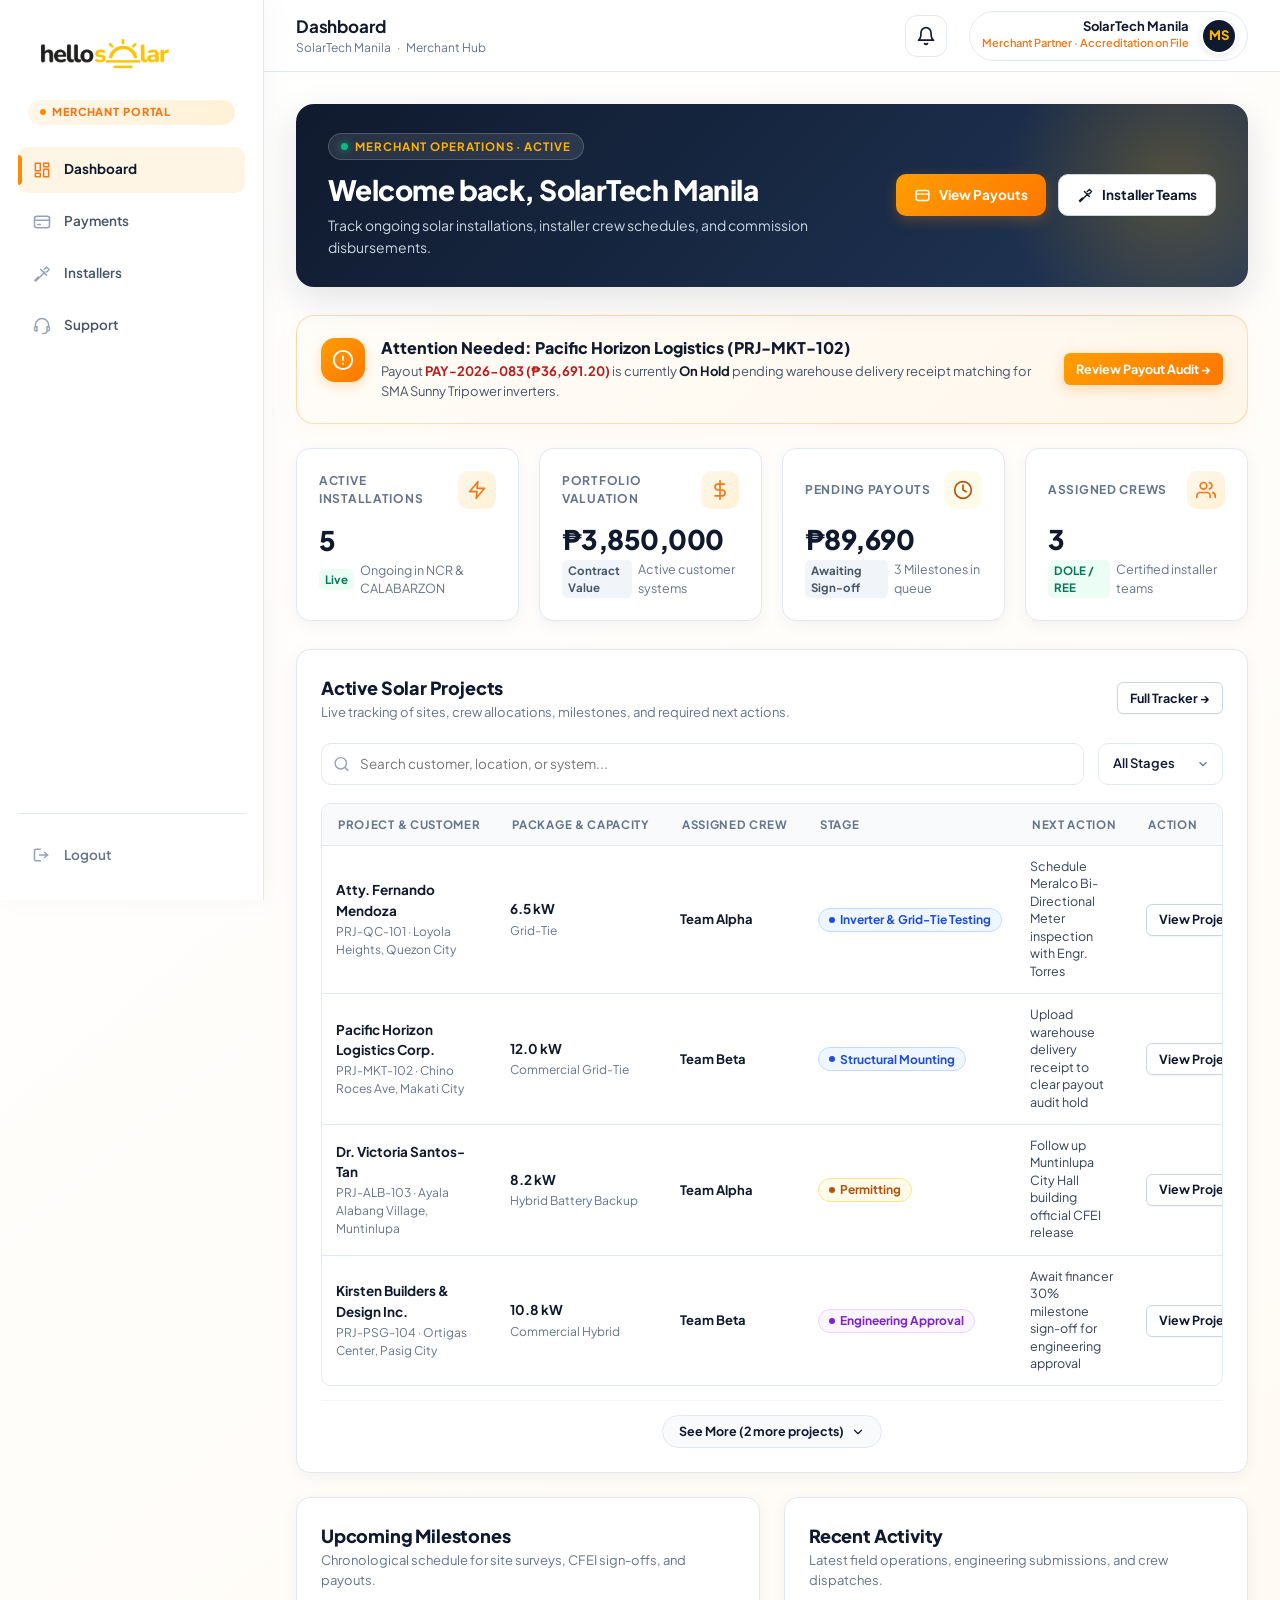
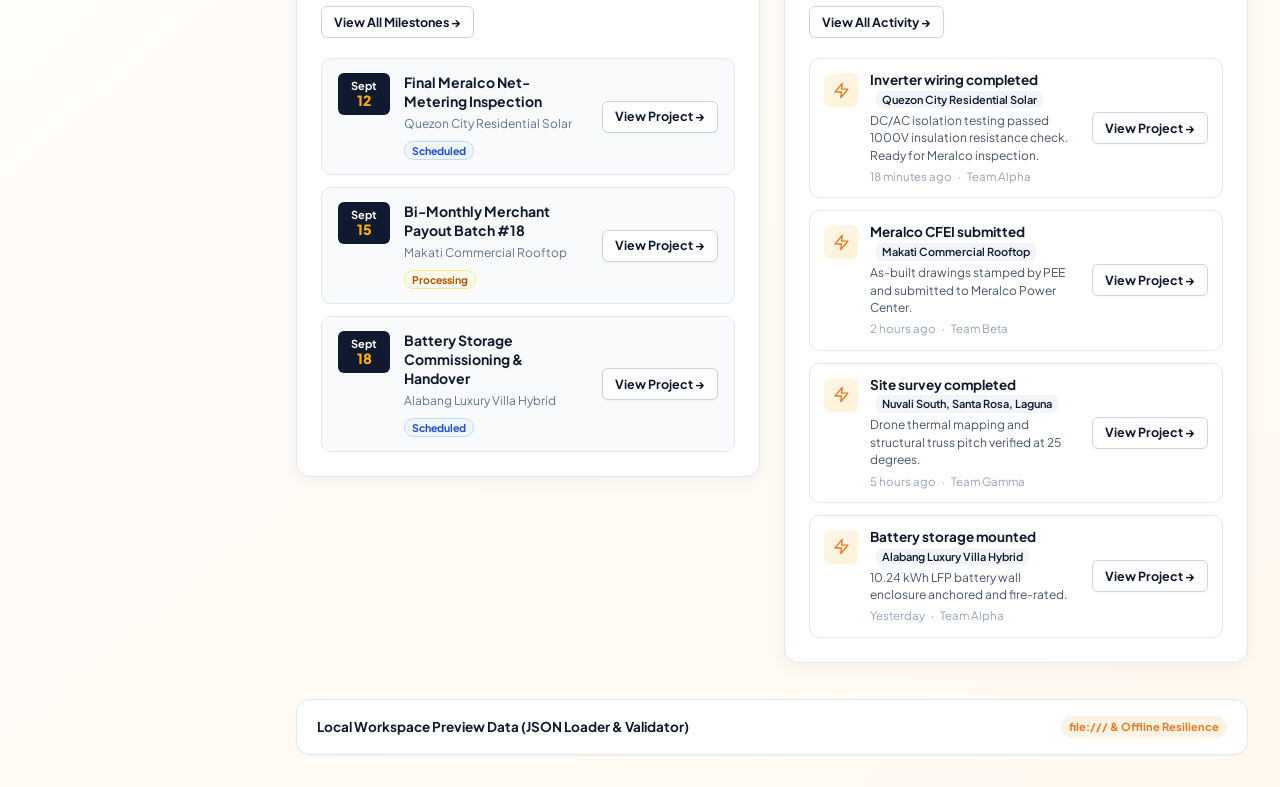
==== dashboard.html @ 2fe61fec "First commit for Merchant" ====
<!DOCTYPE html>
<html lang="en">
<head>
    <meta charset="UTF-8">
    <meta name="viewport" content="width=device-width, initial-scale=1.0">
    <meta name="description" content="Hello Solar Merchant Dashboard — Monitor solar installations, payouts, installer crews, and milestones.">
    <title>Dashboard | Hello Solar Merchant</title>

    <!-- Favicon -->
    <link rel="icon" type="image/png" href="assets/images/logo_tab.png">
    <link rel="apple-touch-icon" href="assets/images/logo_tab.png">

    <!-- Google Fonts -->
    <link rel="preconnect" href="https://fonts.googleapis.com">
    <link rel="preconnect" href="https://fonts.gstatic.com" crossorigin>
    <link href="https://fonts.googleapis.com/css2?family=Plus+Jakarta+Sans:wght@400;500;600;700;800&display=swap" rel="stylesheet">

    <!-- Design System Stylesheet -->
    <link rel="stylesheet" href="assets/css/dashboard.css">
    <link rel="stylesheet" href="assets/css/notifications.css">
</head>
<body data-page="dashboard">
    <div class="app" id="app">
        <!-- Mobile Drawer Backdrop -->
        <div class="backdrop" id="backdrop" aria-hidden="true"></div>

        <!-- Sidebar Navigation -->
        <aside class="sidebar" id="sidebar" aria-label="Merchant navigation"></aside>

        <!-- Main Content Area -->
        <main class="main" id="main" tabindex="-1">
            <!-- Glassmorphism Topbar Header -->
            <header class="topbar">
                <div class="topbar-left">
                    <button class="menu-btn" id="menu-btn" type="button" aria-label="Open navigation" aria-controls="sidebar" aria-expanded="false">
                        <span></span><span></span><span></span>
                    </button>
                    <div>
                        <div class="topbar-title">Dashboard</div>
                        <div class="topbar-subtitle">
                            <span id="topbarMerchantName">SolarTech Manila</span> · <span>Merchant Hub</span>
                        </div>
                    </div>
                </div>

                <div class="topbar-right">
                    <!-- Interactive Merchant Profile Badge -->
                    <div class="profile" id="topbarProfile" title="Click to view and update merchant profile">
                        <!-- Populated dynamically by dashboard.js -->
                    </div>
                </div>
            </header>

            <!-- Page Body Content -->
            <div class="content" id="content">
                <!-- Clean, Compact Welcome Banner -->
                <section class="welcome-banner" aria-labelledby="welcomeHeading">
                    <div class="welcome-banner-content">
                        <span class="welcome-pill">
                            <span class="dot"></span> Merchant Operations · Active
                        </span>
                        <h1 id="welcomeHeading">Welcome back, <span id="bannerMerchantName">SolarTech Manila</span></h1>
                        <p>Track ongoing solar installations, installer crew schedules, and commission disbursements.</p>
                    </div>
                    <div class="welcome-banner-actions">
                        <a href="payments.html" class="btn btn-primary">
                            <svg viewBox="0 0 24 24" fill="none" stroke="currentColor" stroke-width="2" stroke-linecap="round" stroke-linejoin="round">
                                <rect x="3" y="5" width="18" height="14" rx="3"></rect>
                                <line x1="3" y1="10" x2="21" y2="10"></line>
                            </svg>
                            View Payouts
                        </a>
                        <a href="installers.html" class="btn btn-secondary">
                            <svg viewBox="0 0 24 24" fill="none" stroke="currentColor" stroke-width="2" stroke-linecap="round" stroke-linejoin="round">
                                <path d="m14.5 6.5 3-3 3 3-3 3m-2 0-6 6m-2 0-4 4 1 1 4-4m2-10 7 7"></path>
                            </svg>
                            Installer Teams
                        </a>
                    </div>
                </section>

                <!-- Actionable Hero Card: "What Needs My Attention" -->
                <section class="attention-hero-card" id="attentionCard" aria-label="Priority action callout">
                    <div class="attention-hero-left">
                        <div class="attention-hero-icon">
                            <svg viewBox="0 0 24 24" fill="none" stroke="currentColor" stroke-width="2" stroke-linecap="round" stroke-linejoin="round">
                                <circle cx="12" cy="12" r="10"></circle>
                                <line x1="12" y1="8" x2="12" y2="12"></line>
                                <line x1="12" y1="16" x2="12.01" y2="16"></line>
                            </svg>
                        </div>
                        <div>
                            <div class="attention-hero-title">Attention Needed: Pacific Horizon Logistics (PRJ-MKT-102)</div>
                            <div class="attention-hero-desc">
                                Payout <strong style="color:var(--red);">PAY-2026-083 (₱36,691.20)</strong> is currently <strong>On Hold</strong> pending warehouse delivery receipt matching for SMA Sunny Tripower inverters.
                            </div>
                        </div>
                    </div>
                    <div class="attention-hero-actions">
                        <button class="btn btn-primary btn-sm" onclick="openPayoutModal('PAY-2026-083')" type="button">
                            Review Payout Audit →
                        </button>
                    </div>
                </section>

                <!-- 4 Executive KPI Cards (Clearly Defined, Non-Repeating) -->
                <section class="stats-grid" aria-label="Key Performance Indicators">
                    <div class="stat-card">
                        <div class="stat-card-header">
                            <span class="stat-label">Active Installations</span>
                            <div class="stat-icon">
                                <svg viewBox="0 0 24 24" fill="none" stroke="currentColor" stroke-width="2" stroke-linecap="round" stroke-linejoin="round">
                                    <path d="M13 2L3 14h9l-1 8 10-12h-9l1-8z"></path>
                                </svg>
                            </div>
                        </div>
                        <div class="stat-value" id="kpiActiveInstalls">—</div>
                        <div class="stat-desc">
                            <span class="stat-trend positive">Live</span> Ongoing in NCR & CALABARZON
                        </div>
                    </div>

                    <div class="stat-card">
                        <div class="stat-card-header">
                            <span class="stat-label">Portfolio Valuation</span>
                            <div class="stat-icon">
                                <svg viewBox="0 0 24 24" fill="none" stroke="currentColor" stroke-width="2" stroke-linecap="round" stroke-linejoin="round">
                                    <line x1="12" y1="1" x2="12" y2="23"></line>
                                    <path d="M17 5H9.5a3.5 3.5 0 0 0 0 7h5a3.5 3.5 0 0 1 0 7H6"></path>
                                </svg>
                            </div>
                        </div>
                        <div class="stat-value" id="kpiPortfolioValue">—</div>
                        <div class="stat-desc">
                            <span class="stat-trend neutral">Contract Value</span> Active customer systems
                        </div>
                    </div>

                    <div class="stat-card">
                        <div class="stat-card-header">
                            <span class="stat-label">Pending Payouts</span>
                            <div class="stat-icon" style="background:var(--amber-bg);color:var(--amber);">
                                <svg viewBox="0 0 24 24" fill="none" stroke="currentColor" stroke-width="2" stroke-linecap="round" stroke-linejoin="round">
                                    <circle cx="12" cy="12" r="10"></circle>
                                    <polyline points="12 6 12 12 16 14"></polyline>
                                </svg>
                            </div>
                        </div>
                        <div class="stat-value" id="kpiPendingPayouts">—</div>
                        <div class="stat-desc">
                            <span class="stat-trend neutral">Awaiting Sign-off</span> 3 Milestones in queue
                        </div>
                    </div>

                    <div class="stat-card">
                        <div class="stat-card-header">
                            <span class="stat-label">Assigned Crews</span>
                            <div class="stat-icon">
                                <svg viewBox="0 0 24 24" fill="none" stroke="currentColor" stroke-width="2" stroke-linecap="round" stroke-linejoin="round">
                                    <path d="M17 21v-2a4 4 0 0 0-4-4H5a4 4 0 0 0-4 4v2"></path>
                                    <circle cx="9" cy="7" r="4"></circle>
                                    <path d="M23 21v-2a4 4 0 0 0-3-3.87"></path>
                                    <path d="M16 3.13a4 4 0 0 1 0 7.75"></path>
                                </svg>
                            </div>
                        </div>
                        <div class="stat-value" id="kpiActiveCrews">—</div>
                        <div class="stat-desc">
                            <span class="stat-trend positive">DOLE / REE</span> Certified installer teams
                        </div>
                    </div>
                </section>

                <!-- Active Solar Projects (Full-Width Row) -->
                <section class="panel-card" aria-labelledby="projectsQueueHeading">
                    <div class="panel-header">
                        <div class="panel-title-group">
                            <h2 id="projectsQueueHeading">Active Solar Projects</h2>
                            <p>Live tracking of sites, crew allocations, milestones, and required next actions.</p>
                        </div>
                        <div class="panel-actions">
                            <a href="installers.html" class="btn btn-secondary btn-sm">Full Tracker →</a>
                        </div>
                    </div>

                    <!-- Real-time Filter & Search Toolbar -->
                    <div class="filter-bar">
                        <div class="search-box">
                            <svg class="search-icon" viewBox="0 0 24 24" fill="none" stroke="currentColor" stroke-width="2" stroke-linecap="round" stroke-linejoin="round">
                                <circle cx="11" cy="11" r="8"></circle>
                                <line x1="21" y1="21" x2="16.65" y2="16.65"></line>
                            </svg>
                            <input type="search" id="projectSearch" placeholder="Search customer, location, or system..." aria-label="Search projects">
                        </div>

                        <div class="filter-controls">
                            <label for="projectStageFilter" class="sr-only" style="display:none;">Filter by Stage</label>
                            <select class="filter-select" id="projectStageFilter" aria-label="Filter projects by stage">
                                <option value="All">All Stages</option>
                                <option value="In Progress">In Progress</option>
                                <option value="Site Survey">Site Survey</option>
                                <option value="Engineering Approval">Engineering</option>
                                <option value="Permitting">Permitting</option>
                                <option value="Structural Mounting">Mounting</option>
                                <option value="Inverter & Grid-Tie Testing">Grid Testing</option>
                                <option value="Completed">Completed</option>
                            </select>
                        </div>
                    </div>

                    <!-- Projects Data Table -->
                    <div class="table-container">
                        <table aria-label="Solar Projects List">
                            <thead>
                                <tr>
                                    <th>Project & Customer</th>
                                    <th>Package & Capacity</th>
                                    <th>Assigned Crew</th>
                                    <th>Stage</th>
                                    <th>Next Action</th>
                                    <th>Action</th>
                                </tr>
                            </thead>
                            <tbody id="projectsTableBody">
                                <!-- Populated dynamically from merchant.json -->
                            </tbody>
                        </table>
                    </div>

                    <!-- See More / See Less Toggle for Projects Table -->
                    <div class="panel-card-footer" id="projectsSeeMoreWrap" style="display:none;margin-top:14px;">
                        <button class="btn-toggle-expand" id="projectsToggleBtn" type="button" aria-expanded="false">
                            <span id="projectsToggleText">See More</span>
                            <svg class="toggle-icon" viewBox="0 0 24 24" fill="none" stroke="currentColor" stroke-width="2" stroke-linecap="round" stroke-linejoin="round">
                                <polyline points="6 9 12 15 18 9"></polyline>
                            </svg>
                        </button>
                    </div>
                </section>

                <!-- Balanced Supporting Grid (2 Columns: Milestones & Recent Activity) -->
                <div class="dashboard-supporting-grid">
                    <!-- Column 1: Upcoming Milestones -->
                    <section class="panel-card" aria-labelledby="milestonesHeading">
                        <div class="panel-header">
                            <div class="panel-title-group">
                                <h3 id="milestonesHeading">Upcoming Milestones</h3>
                                <p>Chronological schedule for site surveys, CFEI sign-offs, and payouts.</p>
                            </div>
                            <div class="panel-actions">
                                <button class="btn btn-secondary btn-sm" id="viewAllMilestonesBtn" type="button">View All Milestones →</button>
                            </div>
                        </div>
                        <div class="milestones-list" id="milestonesList">
                            <!-- Populated dynamically from merchant.json -->
                        </div>
                    </section>

                    <!-- Column 2: Recent Activity -->
                    <section class="panel-card" aria-labelledby="activityHeading">
                        <div class="panel-header">
                            <div class="panel-title-group">
                                <h3 id="activityHeading">Recent Activity</h3>
                                <p>Latest field operations, engineering submissions, and crew dispatches.</p>
                            </div>
                            <div class="panel-actions">
                                <button class="btn btn-secondary btn-sm" id="viewAllActivityBtn" type="button">View All Activity →</button>
                            </div>
                        </div>
                        <div class="activity-feed" id="activityFeed">
                            <!-- Populated dynamically from merchant.json -->
                        </div>
                    </section>
                </div>

                <!-- Local Workspace Preview Data (JSON Loader & Validator) -->
                <details class="preview-data-accordion" id="previewDataAccordion">
                    <summary class="preview-data-summary">
                        <span>Local Workspace Preview Data (JSON Loader & Validator)</span>
                        <span class="preview-data-badge">file:/// & Offline Resilience</span>
                    </summary>
                    <div class="preview-data-content">
                        <p style="color:var(--gray-600);font-size:12.5px;margin-bottom:10px;">
                            When opening this portal via <code>file:///</code>, browsers restrict automated <code>fetch()</code> requests. Inspect, upload, or paste your <code>assets/data/merchant.json</code> below to update live records, run schema validation, and test edge cases.
                        </p>
                        <div style="display:flex;gap:10px;align-items:center;flex-wrap:wrap;margin-bottom:10px;">
                            <label class="btn btn-secondary btn-sm" style="cursor:pointer;">
                                Choose JSON File
                                <input type="file" id="previewFileInput" accept=".json" style="display:none;">
                            </label>
                            <button class="btn btn-secondary btn-sm" id="loadCurrentJsonBtn" type="button">Load Current Data to Textbox</button>
                            <button class="btn btn-primary btn-sm" id="applyPreviewJsonBtn" type="button">Apply & Validate JSON</button>
                            <button class="btn btn-secondary btn-sm" id="resetPreviewJsonBtn" type="button" style="color:var(--red);">Reset to Default Dataset</button>
                        </div>
                        <textarea class="preview-data-textarea" id="previewJsonTextarea" placeholder="Paste merchant.json content here to validate and apply..."></textarea>
                        <div class="preview-data-status" id="previewStatus"></div>
                    </div>
                </details>
            </div>
        </main>
    </div>

    <!-- Mobile Bottom Navigation Bar (Screens <= 768px) -->
    <nav class="mobile-bottom-nav" aria-label="Mobile Navigation">
        <a href="dashboard.html" class="mobile-bottom-nav-item active" aria-current="page">
            <svg viewBox="0 0 24 24" fill="none" stroke="currentColor" stroke-width="1.8" stroke-linejoin="round"><path d="M4 13h6V4H4v9Zm0 7h6v-4H4v4Zm10 0h6v-9h-6v9Zm0-16v4h6V4h-6Z"/></svg>
            <span>Dashboard</span>
        </a>
        <a href="payments.html" class="mobile-bottom-nav-item">
            <svg viewBox="0 0 24 24" fill="none" stroke="currentColor" stroke-width="1.8"><rect x="3" y="5" width="18" height="14" rx="3"/><path d="M3 10h18M7 15h3" stroke-linecap="round"/></svg>
            <span>Payments</span>
        </a>
        <a href="installers.html" class="mobile-bottom-nav-item">
            <svg viewBox="0 0 24 24" fill="none" stroke="currentColor" stroke-width="1.8" stroke-linecap="round" stroke-linejoin="round"><path d="m14.5 6.5 3-3 3 3-3 3m-2 0-6 6m-2 0-4 4 1 1 4-4m2-10 7 7"/></svg>
            <span>Installers</span>
        </a>
        <a href="support.html" class="mobile-bottom-nav-item">
            <svg viewBox="0 0 24 24" fill="none" stroke="currentColor" stroke-width="1.8" stroke-linecap="round" stroke-linejoin="round"><path d="M4 13v-2a8 8 0 0 1 16 0v2M6 18H5a2 2 0 0 1-2-2v-1a2 2 0 0 1 2-2h1v5Zm12 0h1a2 2 0 0 0 2-2v-1a2 2 0 0 0-2-2h-1v5Zm0 0c0 2-2 3-5 3"/></svg>
            <span>Support</span>
        </a>
    </nav>

    <!-- All Milestones Modal Dialog -->
    <div class="modal-backdrop" id="allMilestonesModal" role="dialog" aria-modal="true" aria-labelledby="allMilestonesModalTitle">
        <div class="modal-dialog" style="max-width: 720px;">
            <div class="modal-header">
                <div>
                    <h2 id="allMilestonesModalTitle">All Scheduled Milestones</h2>
                    <p style="font-size:12.5px;color:var(--gray-500);margin-top:2px;">Complete chronological timeline of project milestones and payout clearances.</p>
                </div>
                <button class="modal-close" id="closeMilestonesModalBtn" type="button" aria-label="Close dialog">✕</button>
            </div>
            <div class="modal-body">
                <div class="milestones-list" id="allMilestonesList">
                    <!-- Populated dynamically -->
                </div>
            </div>
            <div class="modal-footer">
                <button class="btn btn-secondary btn-sm" id="closeMilestonesModalFooterBtn" type="button">Close</button>
            </div>
        </div>
    </div>

    <!-- All Activity Modal Dialog -->
    <div class="modal-backdrop" id="allActivityModal" role="dialog" aria-modal="true" aria-labelledby="allActivityModalTitle">
        <div class="modal-dialog" style="max-width: 720px;">
            <div class="modal-header">
                <div>
                    <h2 id="allActivityModalTitle">Operational Activity History</h2>
                    <p style="font-size:12.5px;color:var(--gray-500);margin-top:2px;">Complete audit trail of engineering inspections, permits, and crew actions.</p>
                </div>
                <button class="modal-close" id="closeActivityModalBtn" type="button" aria-label="Close dialog">✕</button>
            </div>
            <div class="modal-body">
                <div class="activity-feed" id="allActivityFeed">
                    <!-- Populated dynamically -->
                </div>
            </div>
            <div class="modal-footer">
                <button class="btn btn-secondary btn-sm" id="closeActivityModalFooterBtn" type="button">Close</button>
            </div>
        </div>
    </div>

    <!-- Centralized Data Loading & Interactions -->
    <script src="assets/js/merchant_data.js"></script>
    <script src="assets/js/dashboard.js"></script>
    <script src="assets/js/notifications.js"></script>
</body>
</html>
---- assets/css/dashboard.css ----
/* ==========================================================================
   HELLO SOLAR — MERCHANT PORTAL UNIFIED STYLESHEET
   Consistent with Hello Solar Customer & Financer Design Systems
   ========================================================================== */

/* --------------------------------------------------------------------------
   1. DESIGN SYSTEM TOKENS & ROOTS
   -------------------------------------------------------------------------- */
@import url('https://fonts.googleapis.com/css2?family=Plus+Jakarta+Sans:wght@400;500;600;700;800&display=swap');

:root {
    /* Brand Palette */
    --navy: #101a2e;
    --navy-soft: #18273d;
    --navy-light: #24344d;
    --solar-yellow: #ffb300;
    --solar-gold: #f8b319;
    --solar-orange: #ff8a00;
    --solar-orange-dark: #f47718;
    --solar-gradient: linear-gradient(135deg, #ff9e00 0%, #ff7700 100%);
    --solar-gradient-soft: linear-gradient(135deg, #fff7ea 0%, #fff1d6 100%);
    --navy-gradient: linear-gradient(135deg, #101a2e 0%, #192b47 60%, #223758 100%);

    /* Backgrounds & Neutrals */
    --cream: #fffdf9;
    --cream-soft: #fffaf2;
    --surface: #ffffff;
    --white: #ffffff;
    --gray-50: #f8fafc;
    --gray-100: #f1f5f9;
    --gray-200: #e2e8f0;
    --gray-300: #cbd5e1;
    --gray-400: #94a3b8;
    --gray-500: #64748b;
    --gray-600: #475569;
    --gray-700: #334155;
    --gray-800: #1e293b;

    /* Semantic States */
    --green: #047857;
    --green-bg: #ecfdf5;
    --green-border: #a7f3d0;
    --blue: #1d4ed8;
    --blue-bg: #eff6ff;
    --blue-border: #bfdbfe;
    --amber: #b45309;
    --amber-bg: #fffbeb;
    --amber-border: #fde68a;
    --purple: #7e22ce;
    --purple-bg: #faf5ff;
    --purple-border: #e9d5ff;
    --red: #b91c1c;
    --red-bg: #fef2f2;
    --red-border: #fecaca;

    /* Dimensions */
    --sidebar-width: 264px;
    --topbar-height: 72px;

    /* Typography */
    --font-main: "Plus Jakarta Sans", -apple-system, BlinkMacSystemFont, "Segoe UI", Roboto, sans-serif;

    /* Radii */
    --radius-xs: 6px;
    --radius-sm: 10px;
    --radius-md: 14px;
    --radius-lg: 18px;
    --radius-xl: 24px;
    --radius-full: 9999px;

    /* Shadows */
    --shadow-xs: 0 1px 2px rgba(16, 26, 46, 0.04);
    --shadow-sm: 0 4px 16px rgba(16, 26, 46, 0.05);
    --shadow-md: 0 10px 30px rgba(16, 26, 46, 0.07);
    --shadow-lg: 0 20px 50px rgba(16, 26, 46, 0.12);

    /* Transitions */
    --transition-fast: 160ms cubic-bezier(0.4, 0, 0.2, 1);
    --transition-base: 240ms cubic-bezier(0.4, 0, 0.2, 1);
    --transition-smooth: 320ms cubic-bezier(0.16, 1, 0.3, 1);
}

/* --------------------------------------------------------------------------
   2. RESET & GLOBAL RESILIENCE
   -------------------------------------------------------------------------- */
*,
*::before,
*::after {
    margin: 0;
    padding: 0;
    box-sizing: border-box;
}

html {
    min-height: 100%;
    scroll-behavior: smooth;
    -webkit-text-size-adjust: 100%;
    overflow-x: hidden;
}

body {
    min-height: 100vh;
    min-width: 320px;
    width: 100%;
    max-width: 100vw;
    font-family: var(--font-main);
    color: var(--navy);
    background-color: var(--cream);
    line-height: 1.5;
    -webkit-font-smoothing: antialiased;
    -moz-osx-font-smoothing: grayscale;
    overflow-x: hidden;
    position: relative;
}

button,
input,
select,
textarea {
    font: inherit;
    color: inherit;
}

button {
    background: none;
    border: none;
    cursor: pointer;
}

a {
    color: inherit;
    text-decoration: none;
}

img,
svg {
    display: block;
    max-width: 100%;
}

:focus-visible {
    outline: 2px solid var(--solar-orange);
    outline-offset: 2px;
}

/* --------------------------------------------------------------------------
   3. APP SHELL LAYOUT
   -------------------------------------------------------------------------- */
.app {
    min-height: 100vh;
    width: 100%;
    display: flex;
    background: linear-gradient(140deg, #ffffff 0%, #fffdfa 45%, #fff9ef 100%);
    position: relative;
    overflow-x: hidden;
}

/* --------------------------------------------------------------------------
   4. SIDEBAR NAVIGATION
   -------------------------------------------------------------------------- */
.sidebar {
    position: fixed;
    inset: 0 auto 0 0;
    z-index: 100;
    display: flex;
    width: var(--sidebar-width);
    min-height: 100vh;
    padding: 28px 18px 22px;
    overflow-y: auto;
    background: var(--surface);
    border-right: 1px solid var(--gray-200);
    box-shadow: 6px 0 28px rgba(16, 26, 46, 0.03);
    transition: transform var(--transition-smooth), box-shadow var(--transition-smooth);
}

.sidebar-inner {
    display: flex;
    flex: 1;
    min-height: 100%;
    flex-direction: column;
}

.logo {
    display: inline-flex;
    align-items: center;
    width: fit-content;
    min-height: 48px;
    margin: 0 10px 24px;
}

.logo img {
    height: 38px;
    width: auto;
    object-fit: contain;
}

.portal-tag {
    display: inline-flex;
    align-items: center;
    gap: 6px;
    padding: 4px 12px;
    margin: 0 10px 22px;
    border-radius: var(--radius-full);
    background: var(--solar-gradient-soft);
    color: var(--solar-orange-dark);
    font-size: 11px;
    font-weight: 800;
    letter-spacing: 0.08em;
    text-transform: uppercase;
}

.portal-tag::before {
    content: "";
    width: 6px;
    height: 6px;
    border-radius: 50%;
    background: var(--solar-orange);
}

.nav,
.nav-list {
    width: 100%;
}

.nav-list {
    display: flex;
    list-style: none;
    flex-direction: column;
    gap: 6px;
}

.nav-link {
    position: relative;
    display: flex;
    align-items: center;
    min-height: 46px;
    padding: 0 14px;
    gap: 12px;
    overflow: hidden;
    border-radius: var(--radius-sm);
    color: var(--gray-600);
    font-size: 13.5px;
    font-weight: 600;
    line-height: 1.4;
    transition: background-color var(--transition-fast), color var(--transition-fast), transform var(--transition-fast);
}

.nav-link::before {
    position: absolute;
    inset: 8px auto 8px 0;
    width: 3.5px;
    border-radius: 0 4px 4px 0;
    background: var(--solar-orange);
    content: "";
    opacity: 0;
    transform: scaleY(0.4);
    transition: opacity var(--transition-fast), transform var(--transition-fast);
}

.nav-link:hover {
    background: var(--gray-100);
    color: var(--navy);
    transform: translateX(2px);
}

.nav-link.active,
.nav-link[aria-current="page"] {
    background: #fff5e5;
    color: var(--navy);
    font-weight: 700;
}

.nav-link.active::before,
.nav-link[aria-current="page"]::before {
    opacity: 1;
    transform: scaleY(1);
}

.nav-icon {
    flex: 0 0 20px;
    width: 20px;
    height: 20px;
    stroke: currentColor;
    color: var(--gray-400);
    transition: color var(--transition-fast);
}

.nav-link:hover .nav-icon {
    color: var(--navy);
}

.nav-link.active .nav-icon {
    color: var(--solar-orange-dark);
}

.logout {
    margin-top: auto;
    padding-top: 18px;
    border-top: 1px solid var(--gray-200);
}

.logout .nav-link {
    color: var(--gray-500);
}

.logout .nav-link:hover {
    background: var(--red-bg);
    color: var(--red);
}

.logout .nav-link:hover .nav-icon {
    color: var(--red);
}

/* --------------------------------------------------------------------------
   5. MAIN CONTENT AREA & STICKY TOPBAR
   -------------------------------------------------------------------------- */
.main {
    flex: 1;
    margin-left: var(--sidebar-width);
    display: flex;
    flex-direction: column;
    min-height: 100vh;
    width: calc(100% - var(--sidebar-width));
    max-width: calc(100% - var(--sidebar-width));
    min-width: 0;
    background: transparent;
    overflow-x: hidden;
}

.topbar {
    position: sticky;
    top: 0;
    z-index: 80;
    height: var(--topbar-height);
    background: rgba(255, 255, 255, 0.88);
    backdrop-filter: blur(12px);
    -webkit-backdrop-filter: blur(12px);
    border-bottom: 1px solid var(--gray-200);
    display: flex;
    align-items: center;
    justify-content: space-between;
    padding: 0 32px;
}

.topbar-left {
    display: flex;
    align-items: center;
    gap: 16px;
}

.topbar-title {
    font-size: 17px;
    font-weight: 700;
    color: var(--navy);
    letter-spacing: -0.01em;
}

.topbar-subtitle {
    font-size: 12px;
    color: var(--gray-500);
    display: flex;
    align-items: center;
    gap: 6px;
}

.topbar-right {
    display: flex;
    align-items: center;
    gap: 14px;
}

/* Profile Badge Trigger */
.profile {
    display: flex;
    align-items: center;
    gap: 12px;
    padding: 6px 10px 6px 12px;
    border-radius: var(--radius-full);
    border: 1px solid var(--gray-200);
    background: var(--white);
    cursor: pointer;
    transition: all var(--transition-fast);
    user-select: none;
}

.profile:hover {
    border-color: var(--solar-orange);
    background: var(--gray-50);
    box-shadow: var(--shadow-xs);
}

.profile-text {
    display: flex;
    flex-direction: column;
    text-align: right;
}

.profile-name {
    font-size: 13px;
    font-weight: 700;
    color: var(--navy);
    line-height: 1.2;
}

.profile-role {
    font-size: 11px;
    color: var(--solar-orange-dark);
    font-weight: 600;
}

.profile-avatar {
    width: 36px;
    height: 36px;
    border-radius: 50%;
    background: var(--navy);
    color: var(--solar-yellow);
    display: flex;
    align-items: center;
    justify-content: center;
    font-size: 13px;
    font-weight: 800;
    letter-spacing: -0.02em;
    border: 2px solid var(--white);
    box-shadow: 0 2px 6px rgba(16, 26, 46, 0.1);
    flex-shrink: 0;
}

/* Mobile Header Controls */
.mobile-header {
    display: none;
    align-items: center;
    gap: 12px;
}

.menu-btn {
    display: none;
    width: 42px;
    height: 42px;
    align-items: center;
    justify-content: center;
    flex-direction: column;
    gap: 5px;
    border: 1px solid var(--gray-200);
    border-radius: var(--radius-sm);
    background: var(--white);
    cursor: pointer;
    box-shadow: var(--shadow-xs);
    transition: background-color var(--transition-fast);
}

.menu-btn span {
    display: block;
    width: 20px;
    height: 2px;
    border-radius: 2px;
    background: var(--navy);
    transition: transform var(--transition-fast), opacity var(--transition-fast);
}

.menu-btn.open span:nth-child(1) {
    transform: translateY(7px) rotate(45deg);
}

.menu-btn.open span:nth-child(2) {
    opacity: 0;
}

.menu-btn.open span:nth-child(3) {
    transform: translateY(-7px) rotate(-45deg);
}

.backdrop {
    display: none;
    position: fixed;
    inset: 0;
    z-index: 95;
    background: rgba(16, 26, 46, 0.45);
    backdrop-filter: blur(3px);
    -webkit-backdrop-filter: blur(3px);
    opacity: 0;
    transition: opacity var(--transition-base);
}

.backdrop.open {
    display: block;
    opacity: 1;
}

/* --------------------------------------------------------------------------
   6. CONTENT CONTAINER
   -------------------------------------------------------------------------- */
.content {
    flex: 1;
    padding: 32px;
    max-width: 1440px;
    width: 100%;
    margin: 0 auto;
}

.page-header {
    display: flex;
    align-items: flex-start;
    justify-content: space-between;
    gap: 16px;
    margin-bottom: 24px;
    flex-wrap: wrap;
}

/* --------------------------------------------------------------------------
   7. WELCOME HERO BANNER
   -------------------------------------------------------------------------- */
.welcome-banner {
    background: var(--navy-gradient);
    color: var(--white);
    border-radius: var(--radius-lg);
    padding: 28px 32px;
    margin-bottom: 28px;
    position: relative;
    overflow: hidden;
    display: flex;
    align-items: center;
    justify-content: space-between;
    gap: 24px;
    box-shadow: 0 12px 36px rgba(16, 26, 46, 0.12);
}

.welcome-banner::before {
    content: "";
    position: absolute;
    top: -50%;
    right: -10%;
    width: 340px;
    height: 340px;
    background: radial-gradient(circle, rgba(255, 179, 0, 0.24) 0%, transparent 70%);
    border-radius: 50%;
    pointer-events: none;
}

.welcome-banner-content {
    position: relative;
    z-index: 1;
    max-width: 680px;
}

.welcome-pill {
    display: inline-flex;
    align-items: center;
    gap: 7px;
    background: rgba(255, 255, 255, 0.1);
    border: 1px solid rgba(255, 255, 255, 0.18);
    backdrop-filter: blur(4px);
    color: var(--solar-yellow);
    font-size: 11.5px;
    font-weight: 700;
    text-transform: uppercase;
    letter-spacing: 0.08em;
    padding: 4px 12px;
    border-radius: var(--radius-full);
    margin-bottom: 12px;
}

.welcome-pill .dot {
    width: 7px;
    height: 7px;
    border-radius: 50%;
    background: #10b981;
    box-shadow: 0 0 8px #10b981;
}

.welcome-banner h1,
.welcome-banner h2 {
    font-size: clamp(22px, 2.5vw, 28px);
    font-weight: 800;
    letter-spacing: -0.02em;
    line-height: 1.25;
    margin-bottom: 8px;
    color: var(--white);
}

.welcome-banner p {
    font-size: 14px;
    color: #cbd5e1;
    line-height: 1.55;
}

.welcome-banner-actions {
    position: relative;
    z-index: 1;
    display: flex;
    gap: 12px;
    flex-wrap: wrap;
    flex-shrink: 0;
}

/* --------------------------------------------------------------------------
   8. STATS / KPI CARDS GRID
   -------------------------------------------------------------------------- */
.stats-grid {
    display: grid;
    grid-template-columns: repeat(4, 1fr);
    gap: 20px;
    margin-bottom: 28px;
}

.stat-card {
    background: var(--surface);
    border: 1px solid var(--gray-200);
    border-radius: var(--radius-md);
    padding: 22px;
    box-shadow: var(--shadow-sm);
    transition: transform var(--transition-fast), box-shadow var(--transition-fast), border-color var(--transition-fast);
    display: flex;
    flex-direction: column;
    justify-content: space-between;
}

.stat-card:hover {
    transform: translateY(-2px);
    box-shadow: var(--shadow-md);
    border-color: rgba(255, 138, 0, 0.35);
}

.stat-card-header {
    display: flex;
    align-items: center;
    justify-content: space-between;
    margin-bottom: 14px;
}

.stat-label {
    font-size: 12px;
    font-weight: 700;
    text-transform: uppercase;
    letter-spacing: 0.06em;
    color: var(--gray-500);
}

.stat-icon {
    width: 38px;
    height: 38px;
    border-radius: var(--radius-sm);
    display: flex;
    align-items: center;
    justify-content: center;
    background: var(--solar-gradient-soft);
    color: var(--solar-orange-dark);
    flex-shrink: 0;
}

.stat-icon svg {
    width: 20px;
    height: 20px;
    stroke: currentColor;
}

.stat-value {
    font-size: 27px;
    font-weight: 800;
    color: var(--navy);
    letter-spacing: -0.02em;
    line-height: 1.2;
    margin-bottom: 4px;
}

.stat-desc {
    font-size: 12.5px;
    color: var(--gray-500);
    display: flex;
    align-items: center;
    gap: 6px;
}

.stat-trend {
    display: inline-flex;
    align-items: center;
    gap: 3px;
    font-weight: 700;
    font-size: 11.5px;
    padding: 2px 6px;
    border-radius: var(--radius-xs);
}

.stat-trend.positive {
    background: var(--green-bg);
    color: var(--green);
}

.stat-trend.neutral {
    background: var(--gray-100);
    color: var(--gray-600);
}

/* --------------------------------------------------------------------------
   9. PANEL CARDS & SPLIT GRID
   -------------------------------------------------------------------------- */
.dashboard-split-grid {
    display: grid;
    grid-template-columns: 1.7fr 1fr;
    gap: 24px;
    align-items: start;
    margin-bottom: 28px;
}

.dashboard-supporting-grid {
    display: grid;
    grid-template-columns: 1fr 1fr;
    gap: 24px;
    align-items: start;
    margin-bottom: 28px;
}

.support-split-grid {
    display: grid;
    grid-template-columns: 1.15fr 1fr;
    gap: 24px;
    align-items: start;
    margin-bottom: 28px;
}

.right-panels-wrap {
    display: flex;
    flex-direction: column;
    gap: 24px;
    min-width: 0;
}

.panel-card {
    background: var(--surface);
    border: 1px solid var(--gray-200);
    border-radius: var(--radius-md);
    padding: 24px;
    box-shadow: var(--shadow-sm);
    margin-bottom: 24px;
}

.panel-card:last-child {
    margin-bottom: 0;
}

.panel-card-footer {
    display: flex;
    align-items: center;
    justify-content: center;
    padding-top: 14px;
    border-top: 1px solid var(--gray-100);
}

.btn-toggle-expand {
    display: inline-flex;
    align-items: center;
    justify-content: center;
    gap: 7px;
    padding: 6px 16px;
    border-radius: var(--radius-full);
    background: var(--gray-50);
    border: 1px solid var(--gray-200);
    color: var(--navy);
    font-size: 12.5px;
    font-weight: 700;
    cursor: pointer;
    transition: all var(--transition-fast);
    text-decoration: none;
}

.btn-toggle-expand:hover {
    background: #fff7ed;
    border-color: rgba(255, 138, 0, 0.4);
    color: var(--solar-orange-dark);
    box-shadow: 0 2px 8px rgba(255, 138, 0, 0.12);
}

.btn-toggle-expand .toggle-icon {
    width: 14px;
    height: 14px;
    stroke: currentColor;
    transition: transform 0.25s cubic-bezier(0.4, 0, 0.2, 1);
    flex-shrink: 0;
}

.btn-toggle-expand.expanded .toggle-icon {
    transform: rotate(180deg);
}

.panel-header {
    display: flex;
    align-items: center;
    justify-content: space-between;
    gap: 16px;
    margin-bottom: 20px;
    flex-wrap: wrap;
}

.panel-title-group h2,
.panel-title-group h3 {
    font-size: 18px;
    font-weight: 800;
    color: var(--navy);
    letter-spacing: -0.01em;
}

.panel-title-group p {
    font-size: 13px;
    color: var(--gray-500);
    margin-top: 2px;
}

.panel-actions {
    display: flex;
    align-items: center;
    gap: 10px;
}

/* --------------------------------------------------------------------------
   10. FILTER BAR, SEARCH BOX & TABS
   -------------------------------------------------------------------------- */
.filter-bar {
    display: flex;
    align-items: center;
    justify-content: space-between;
    gap: 14px;
    margin-bottom: 18px;
    flex-wrap: wrap;
}

.search-box {
    position: relative;
    flex: 1;
    min-width: 220px;
}

.search-box input {
    width: 100%;
    height: 42px;
    padding: 0 14px 0 38px;
    border: 1px solid var(--gray-200);
    border-radius: var(--radius-sm);
    background: var(--surface);
    font-size: 13.5px;
    color: var(--navy);
    transition: border-color var(--transition-fast), box-shadow var(--transition-fast);
}

.search-box input:focus {
    border-color: var(--solar-orange);
    box-shadow: 0 0 0 3px rgba(255, 138, 0, 0.12);
    outline: none;
}

.search-icon {
    position: absolute;
    left: 12px;
    top: 50%;
    transform: translateY(-50%);
    width: 17px;
    height: 17px;
    stroke: var(--gray-400);
    pointer-events: none;
}

.filter-controls {
    display: flex;
    align-items: center;
    gap: 10px;
    flex-wrap: wrap;
}

.filter-select {
    height: 42px;
    padding: 0 32px 0 14px;
    border: 1px solid var(--gray-200);
    border-radius: var(--radius-sm);
    background: var(--surface) url("data:image/svg+xml,%3Csvg xmlns='http://www.w3.org/2000/svg' width='14' height='14' viewBox='0 0 24 24' fill='none' stroke='%2364748b' stroke-width='2'%3E%3Cpolyline points='6 9 12 15 18 9'%3E%3C/polyline%3E%3C/svg%3E") no-repeat right 12px center;
    font-size: 13px;
    font-weight: 600;
    color: var(--navy);
    appearance: none;
    -webkit-appearance: none;
    cursor: pointer;
    transition: border-color var(--transition-fast);
}

.filter-select:focus {
    border-color: var(--solar-orange);
    outline: none;
}

.filter-tabs {
    display: flex;
    gap: 6px;
    background: var(--gray-100);
    padding: 4px;
    border-radius: var(--radius-sm);
}

.filter-tab {
    padding: 6px 14px;
    border-radius: var(--radius-xs);
    font-size: 12.5px;
    font-weight: 600;
    color: var(--gray-600);
    transition: all var(--transition-fast);
}

.filter-tab:hover {
    color: var(--navy);
}

.filter-tab.active {
    background: var(--white);
    color: var(--navy);
    font-weight: 700;
    box-shadow: 0 2px 6px rgba(16, 26, 46, 0.08);
}

/* --------------------------------------------------------------------------
   11. DATA TABLES & STATUS BADGES
   -------------------------------------------------------------------------- */
.table-container {
    width: 100%;
    overflow-x: auto;
    border: 1px solid var(--gray-200);
    border-radius: var(--radius-sm);
    background: var(--surface);
    -webkit-overflow-scrolling: touch;
}

table {
    width: 100%;
    border-collapse: collapse;
    text-align: left;
    font-size: 13.5px;
}

thead th {
    background: var(--gray-50);
    color: var(--gray-500);
    font-size: 11.5px;
    font-weight: 700;
    text-transform: uppercase;
    letter-spacing: 0.06em;
    padding: 12px 16px;
    border-bottom: 1px solid var(--gray-200);
    white-space: nowrap;
}

tbody tr {
    transition: background-color var(--transition-fast);
}

tbody tr:hover {
    background: #fdfaf4;
}

tbody tr:not(:last-child) td {
    border-bottom: 1px solid var(--gray-200);
}

tbody td {
    padding: 12px 14px;
    color: var(--navy);
    vertical-align: middle;
}

.td-strong {
    font-weight: 700;
    color: var(--navy);
}

.td-sub {
    font-size: 12px;
    color: var(--gray-500);
    margin-top: 2px;
}

/* Badges */
.badge {
    display: inline-flex;
    align-items: center;
    gap: 5px;
    padding: 3.5px 10px;
    border-radius: var(--radius-full);
    font-size: 12px;
    font-weight: 700;
    white-space: nowrap;
    line-height: 1.25;
}

.badge .dot {
    width: 6px;
    height: 6px;
    border-radius: 50%;
    background: currentColor;
}

.badge-released,
.badge-completed,
.badge-verified,
.badge-paid {
    background: var(--green-bg);
    color: var(--green);
    border: 1px solid var(--green-border);
}

.badge-in-progress,
.badge-structural-mounting,
.badge-testing {
    background: var(--blue-bg);
    color: var(--blue);
    border: 1px solid var(--blue-border);
}

.badge-pending-review,
.badge-permitting,
.badge-processing {
    background: var(--amber-bg);
    color: var(--amber);
    border: 1px solid var(--amber-border);
}

.badge-site-survey,
.badge-engineering-approval {
    background: var(--purple-bg);
    color: var(--purple);
    border: 1px solid var(--purple-border);
}

.badge-under-audit,
.badge-on-hold,
.badge-rejected {
    background: var(--red-bg);
    color: var(--red);
    border: 1px solid var(--red-border);
}

/* Progress bar in table */
.progress-wrap {
    width: 100%;
    max-width: 120px;
    display: flex;
    align-items: center;
    gap: 8px;
}

.progress-bar-bg {
    flex: 1;
    height: 6px;
    border-radius: 999px;
    background: var(--gray-200);
    overflow: hidden;
}

.progress-bar-fill {
    height: 100%;
    border-radius: 999px;
    background: var(--solar-gradient);
    transition: width var(--transition-base);
}

.progress-pct {
    font-size: 11.5px;
    font-weight: 700;
    color: var(--navy);
    min-width: 28px;
}

/* --------------------------------------------------------------------------
   12. BUTTONS & ACTIONS
   -------------------------------------------------------------------------- */
.btn {
    display: inline-flex;
    align-items: center;
    justify-content: center;
    gap: 8px;
    min-height: 42px;
    padding: 8px 18px;
    border-radius: var(--radius-sm);
    font-size: 13.5px;
    font-weight: 700;
    text-decoration: none;
    cursor: pointer;
    transition: all var(--transition-fast);
    white-space: nowrap;
}

.btn svg {
    width: 17px;
    height: 17px;
    stroke-width: 2;
    flex-shrink: 0;
}

.btn-primary {
    background: var(--solar-gradient);
    color: var(--white);
    border: none;
    box-shadow: 0 4px 14px rgba(255, 138, 0, 0.28);
}

.btn-primary:hover {
    transform: translateY(-1px);
    box-shadow: 0 6px 18px rgba(255, 138, 0, 0.38);
}

.btn-secondary {
    background: var(--white);
    color: var(--navy);
    border: 1px solid var(--gray-300);
    box-shadow: var(--shadow-xs);
}

.btn-secondary:hover {
    border-color: var(--gray-400);
    background: var(--gray-50);
}

.btn-sm {
    min-height: 32px;
    padding: 4px 12px;
    font-size: 12.5px;
    border-radius: var(--radius-xs);
}

.btn-icon-only {
    width: 36px;
    height: 36px;
    padding: 0;
    border-radius: var(--radius-xs);
}

/* --------------------------------------------------------------------------
   13. RIGHT-SIDE PANELS (MILESTONES, CAPACITY, LOGS)
   -------------------------------------------------------------------------- */
.milestones-list {
    display: flex;
    flex-direction: column;
    gap: 12px;
}

.milestone-item {
    display: flex;
    align-items: flex-start;
    justify-content: space-between;
    gap: 14px;
    padding: 14px 16px;
    border-radius: var(--radius-sm);
    background: var(--gray-50);
    border: 1px solid var(--gray-200);
    transition: background-color var(--transition-fast), border-color var(--transition-fast), transform var(--transition-fast);
}

.milestone-item:hover {
    background: #fff8ed;
    border-color: rgba(255, 138, 0, 0.35);
    transform: translateY(-1px);
}

.milestone-main {
    display: flex;
    align-items: flex-start;
    gap: 14px;
    flex: 1;
    min-width: 0;
}

.milestone-date {
    display: flex;
    flex-direction: column;
    align-items: center;
    justify-content: center;
    min-width: 52px;
    padding: 6px 4px;
    border-radius: var(--radius-xs);
    background: var(--navy);
    color: var(--white);
    font-size: 11px;
    font-weight: 700;
    text-align: center;
    line-height: 1.2;
    flex-shrink: 0;
}

.milestone-date span {
    font-size: 14px;
    font-weight: 800;
    color: var(--solar-yellow);
}

.milestone-info {
    flex: 1;
    min-width: 0;
}

.milestone-title {
    font-size: 14px;
    font-weight: 700;
    color: var(--navy);
    line-height: 1.35;
    word-break: break-word;
}

.milestone-project-line {
    display: flex;
    align-items: center;
    gap: 8px;
    margin-top: 4px;
    flex-wrap: wrap;
    font-size: 12px;
    color: var(--gray-500);
}

.milestone-action-btn {
    align-self: center;
    flex-shrink: 0;
}

/* Capacity Bars */
.capacity-breakdown {
    display: flex;
    flex-direction: column;
    gap: 14px;
}

.capacity-row {
    display: flex;
    flex-direction: column;
    gap: 4px;
}

.capacity-meta {
    display: flex;
    justify-content: space-between;
    font-size: 13px;
    font-weight: 600;
}

.capacity-meta strong {
    font-weight: 700;
    color: var(--navy);
}

.capacity-bar-track {
    height: 8px;
    border-radius: 999px;
    background: var(--gray-200);
    overflow: hidden;
}

.capacity-bar-fill {
    height: 100%;
    border-radius: 999px;
    transition: width var(--transition-base);
}

/* Activity Feed */
.activity-feed {
    display: flex;
    flex-direction: column;
    gap: 12px;
}

.activity-item {
    display: flex;
    align-items: flex-start;
    justify-content: space-between;
    gap: 14px;
    padding: 12px 14px;
    border-radius: var(--radius-sm);
    background: var(--white);
    border: 1px solid var(--gray-200);
    transition: background-color var(--transition-fast), border-color var(--transition-fast);
}

.activity-item:hover {
    background: #fdfaf4;
    border-color: rgba(255, 138, 0, 0.3);
}

.activity-main {
    display: flex;
    align-items: flex-start;
    gap: 12px;
    flex: 1;
    min-width: 0;
}

.activity-icon {
    width: 34px;
    height: 34px;
    border-radius: var(--radius-xs);
    background: var(--solar-gradient-soft);
    color: var(--solar-orange-dark);
    display: flex;
    align-items: center;
    justify-content: center;
    flex-shrink: 0;
    margin-top: 2px;
}

.activity-icon svg {
    width: 17px;
    height: 17px;
}

.activity-content {
    flex: 1;
    min-width: 0;
}

.activity-header {
    font-size: 13.5px;
    color: var(--navy);
    line-height: 1.4;
    word-break: break-word;
}

.activity-header strong {
    font-weight: 700;
}

.activity-project-tag {
    display: inline-block;
    background: var(--gray-100);
    color: var(--navy);
    font-size: 11px;
    font-weight: 600;
    padding: 1px 6px;
    border-radius: var(--radius-xs);
    margin-left: 6px;
}

.activity-detail {
    font-size: 12px;
    color: var(--gray-600);
    line-height: 1.45;
    margin-top: 3px;
    word-break: break-word;
}

.activity-meta {
    font-size: 11.5px;
    color: var(--gray-400);
    margin-top: 4px;
    display: flex;
    align-items: center;
    gap: 6px;
    flex-wrap: wrap;
}

.activity-action-btn {
    align-self: center;
    flex-shrink: 0;
}

/* --------------------------------------------------------------------------
   14. INSTALLER TEAMS & WORKFLOW PIPELINE
   -------------------------------------------------------------------------- */
.crews-grid {
    display: grid;
    grid-template-columns: repeat(3, 1fr);
    gap: 20px;
    margin-bottom: 28px;
}

.crew-card {
    background: var(--surface);
    border: 1px solid var(--gray-200);
    border-radius: var(--radius-md);
    padding: 24px;
    box-shadow: var(--shadow-sm);
    display: flex;
    flex-direction: column;
    justify-content: space-between;
    transition: transform var(--transition-fast), box-shadow var(--transition-fast);
}

.crew-card:hover {
    transform: translateY(-2px);
    box-shadow: var(--shadow-md);
    border-color: rgba(255, 138, 0, 0.35);
}

.crew-header {
    display: flex;
    align-items: center;
    justify-content: space-between;
    gap: 10px;
    margin-bottom: 14px;
    flex-wrap: wrap;
}

.crew-title-wrap {
    display: flex;
    align-items: center;
    gap: 12px;
    min-width: 0;
    flex: 1 1 auto;
}

.crew-avatar {
    width: 44px;
    height: 44px;
    border-radius: var(--radius-sm);
    background: var(--navy);
    color: var(--solar-yellow);
    display: flex;
    align-items: center;
    justify-content: center;
    font-size: 14px;
    font-weight: 800;
    flex-shrink: 0;
}

.crew-name {
    font-size: 16px;
    font-weight: 800;
    color: var(--navy);
    white-space: nowrap;
}

.crew-lead {
    font-size: 12px;
    color: var(--gray-500);
    white-space: nowrap;
}

.crew-specs {
    margin: 14px 0;
    display: flex;
    flex-direction: column;
    gap: 8px;
    font-size: 13px;
}

.crew-spec-row {
    display: flex;
    justify-content: space-between;
    align-items: flex-start;
    gap: 10px;
    padding: 6px 0;
    border-bottom: 1px solid var(--gray-100);
    color: var(--gray-600);
    font-size: 13px;
    word-break: break-word;
    overflow-wrap: break-word;
}

.crew-spec-row > span:first-child {
    flex-shrink: 0;
    font-weight: 500;
    max-width: 48%;
}

.crew-spec-row strong,
.crew-spec-row > span:last-child {
    color: var(--navy);
    font-weight: 700;
    text-align: right;
    max-width: 52%;
    word-break: break-word;
    overflow-wrap: break-word;
}

.crew-footer {
    margin-top: 16px;
    padding-top: 12px;
    border-top: 1px solid var(--gray-200);
    font-size: 12px;
    color: var(--gray-500);
    display: flex;
    justify-content: space-between;
    align-items: center;
    gap: 10px;
    flex-wrap: wrap;
}

.crew-vehicle {
    word-break: break-word;
    flex: 1 1 auto;
    min-width: 0;
}

.crew-call-link {
    color: var(--solar-orange-dark);
    font-weight: 700;
    white-space: nowrap;
    flex-shrink: 0;
}

.crew-certs {
    display: flex;
    flex-wrap: wrap;
    gap: 6px;
    margin-top: 10px;
}

.cert-pill {
    font-size: 11px;
    font-weight: 600;
    background: var(--gray-100);
    color: var(--gray-700);
    padding: 3px 8px;
    border-radius: var(--radius-xs);
}

/* Workflow Steps */
.workflow-container {
    background: var(--surface);
    border: 1px solid var(--gray-200);
    border-radius: var(--radius-md);
    padding: 24px;
    margin-bottom: 28px;
    box-shadow: var(--shadow-sm);
}

.workflow-steps {
    display: grid;
    grid-template-columns: repeat(6, 1fr);
    gap: 12px;
    margin-top: 16px;
}

.workflow-step {
    display: flex;
    flex-direction: column;
    align-items: center;
    text-align: center;
    position: relative;
    padding: 12px 6px;
    background: var(--gray-50);
    border: 1px solid var(--gray-200);
    border-radius: var(--radius-sm);
}

.workflow-num {
    width: 28px;
    height: 28px;
    border-radius: 50%;
    background: var(--navy);
    color: var(--solar-yellow);
    font-size: 12px;
    font-weight: 800;
    display: flex;
    align-items: center;
    justify-content: center;
    margin-bottom: 8px;
}

.workflow-title {
    font-size: 12px;
    font-weight: 700;
    color: var(--navy);
    line-height: 1.3;
}

/* --------------------------------------------------------------------------
   15. SUPPORT CENTER & ACCORDION
   -------------------------------------------------------------------------- */
.support-category-grid {
    display: grid;
    grid-template-columns: repeat(4, 1fr);
    gap: 18px;
    margin-bottom: 28px;
}

.support-category-card {
    background: var(--surface);
    border: 1px solid var(--gray-200);
    border-radius: var(--radius-md);
    padding: 20px;
    box-shadow: var(--shadow-sm);
    cursor: pointer;
    transition: all var(--transition-fast);
    display: flex;
    flex-direction: column;
    gap: 8px;
}

.support-category-card:hover {
    border-color: var(--solar-orange);
    transform: translateY(-2px);
    box-shadow: var(--shadow-md);
}

.support-category-card.active {
    border-color: var(--solar-orange);
    background: #fffdf5;
}

.support-category-icon {
    width: 40px;
    height: 40px;
    border-radius: var(--radius-sm);
    background: var(--solar-gradient-soft);
    color: var(--solar-orange-dark);
    display: flex;
    align-items: center;
    justify-content: center;
    margin-bottom: 4px;
}

.support-category-icon svg {
    width: 22px;
    height: 22px;
}

.support-category-card h3 {
    font-size: 15px;
    font-weight: 800;
    color: var(--navy);
}

.support-category-card p {
    font-size: 12px;
    color: var(--gray-500);
    line-height: 1.4;
}

/* Form Styles */
.form-group {
    margin-bottom: 16px;
}

.form-label {
    display: block;
    font-size: 13px;
    font-weight: 700;
    color: var(--navy);
    margin-bottom: 6px;
}

.form-input,
.form-select,
.form-textarea {
    width: 100%;
    padding: 10px 14px;
    border: 1px solid var(--gray-200);
    border-radius: var(--radius-sm);
    background: var(--surface);
    color: var(--navy);
    font-size: 13.5px;
    transition: border-color var(--transition-fast), box-shadow var(--transition-fast);
}

.form-input:focus,
.form-select:focus,
.form-textarea:focus {
    border-color: var(--solar-orange);
    box-shadow: 0 0 0 3px rgba(255, 138, 0, 0.12);
    outline: none;
}

.form-textarea {
    min-height: 120px;
    resize: vertical;
}

/* FAQ Accordion */
.faq-list {
    display: flex;
    flex-direction: column;
    gap: 12px;
}

.faq-item {
    border: 1px solid var(--gray-200);
    border-radius: var(--radius-sm);
    background: var(--surface);
    overflow: hidden;
    transition: border-color var(--transition-fast);
}

.faq-item:hover {
    border-color: var(--gray-300);
}

.faq-header {
    width: 100%;
    display: flex;
    align-items: center;
    justify-content: space-between;
    padding: 16px 20px;
    font-size: 14px;
    font-weight: 700;
    color: var(--navy);
    text-align: left;
    background: none;
    cursor: pointer;
    gap: 12px;
}

.faq-icon {
    width: 18px;
    height: 18px;
    stroke: var(--gray-500);
    transition: transform var(--transition-fast);
    flex-shrink: 0;
}

.faq-item.open .faq-icon {
    transform: rotate(180deg);
}

.faq-body {
    display: none;
    padding: 0 20px 18px;
    font-size: 13.5px;
    color: var(--gray-600);
    line-height: 1.6;
    border-top: 1px solid var(--gray-100);
    padding-top: 14px;
}

.faq-item.open .faq-body {
    display: block;
}

/* --------------------------------------------------------------------------
   16. MODALS & DIALOGS
   -------------------------------------------------------------------------- */
.modal-backdrop {
    position: fixed;
    inset: 0;
    z-index: 1000;
    background: rgba(16, 26, 46, 0.6);
    backdrop-filter: blur(4px);
    -webkit-backdrop-filter: blur(4px);
    display: none;
    align-items: center;
    justify-content: center;
    padding: 20px;
    opacity: 0;
    transition: opacity var(--transition-base);
}

.modal-backdrop.open {
    display: flex;
    opacity: 1;
}

.modal-dialog {
    background: var(--surface);
    border-radius: var(--radius-lg);
    width: 100%;
    max-width: 620px;
    max-height: 88vh;
    overflow-y: auto;
    box-shadow: var(--shadow-lg);
    border: 1px solid var(--gray-200);
    transform: translateY(16px);
    transition: transform var(--transition-base);
}

.modal-backdrop.open .modal-dialog {
    transform: translateY(0);
}

.modal-header {
    display: flex;
    align-items: center;
    justify-content: space-between;
    padding: 20px 24px;
    border-bottom: 1px solid var(--gray-200);
}

.modal-header h2,
.modal-header h3 {
    font-size: 18px;
    font-weight: 800;
    color: var(--navy);
}

.modal-close {
    width: 32px;
    height: 32px;
    border-radius: var(--radius-xs);
    display: flex;
    align-items: center;
    justify-content: center;
    color: var(--gray-500);
    cursor: pointer;
    transition: background-color var(--transition-fast), color var(--transition-fast);
}

.modal-close:hover {
    background: var(--gray-100);
    color: var(--navy);
}

.modal-body {
    padding: 24px;
}

.modal-footer {
    display: flex;
    align-items: center;
    justify-content: flex-end;
    gap: 12px;
    padding: 16px 24px;
    border-top: 1px solid var(--gray-200);
    background: var(--gray-50);
    border-radius: 0 0 var(--radius-lg) var(--radius-lg);
}

/* Modal detail grid */
.detail-grid {
    display: grid;
    grid-template-columns: repeat(2, 1fr);
    gap: 16px;
    margin-bottom: 20px;
}

.detail-item {
    display: flex;
    flex-direction: column;
    gap: 3px;
}

.detail-item-full {
    grid-column: 1 / -1;
}

.detail-label {
    font-size: 11px;
    font-weight: 700;
    text-transform: uppercase;
    letter-spacing: 0.06em;
    color: var(--gray-400);
}

.detail-value {
    font-size: 14px;
    font-weight: 700;
    color: var(--navy);
}

/* --------------------------------------------------------------------------
   17. TOAST NOTIFICATION
   -------------------------------------------------------------------------- */
.toast {
    position: fixed;
    bottom: 24px;
    right: 24px;
    z-index: 1200;
    background: var(--navy);
    color: var(--white);
    padding: 14px 20px;
    border-radius: var(--radius-sm);
    box-shadow: var(--shadow-lg);
    border-left: 4px solid #10b981;
    display: flex;
    align-items: center;
    gap: 12px;
    font-size: 13.5px;
    font-weight: 600;
    transform: translateY(30px);
    opacity: 0;
    pointer-events: none;
    transition: transform var(--transition-base), opacity var(--transition-base);
}

.toast.show {
    transform: translateY(0);
    opacity: 1;
    pointer-events: auto;
}

/* --------------------------------------------------------------------------
   18. EMPTY & LOADING STATES
   -------------------------------------------------------------------------- */
.state-empty {
    text-align: center;
    padding: 48px 24px;
    color: var(--gray-500);
}

.state-empty-icon {
    width: 48px;
    height: 48px;
    margin: 0 auto 12px;
    stroke: var(--gray-300);
}

.state-empty h3 {
    font-size: 16px;
    font-weight: 700;
    color: var(--navy);
    margin-bottom: 4px;
}

.state-empty p {
    font-size: 13px;
    max-width: 360px;
    margin: 0 auto;
}

/* --------------------------------------------------------------------------
   19. RESPONSIVE BREAKPOINTS
   -------------------------------------------------------------------------- */
@media (max-width: 1024px) {
    .stats-grid {
        grid-template-columns: repeat(2, 1fr);
    }

    .dashboard-split-grid,
    .dashboard-supporting-grid,
    .support-split-grid {
        grid-template-columns: 1fr !important;
    }

    .crews-grid {
        grid-template-columns: repeat(2, 1fr);
    }

    .support-category-grid {
        grid-template-columns: repeat(2, 1fr);
    }

    .workflow-steps {
        grid-template-columns: repeat(3, 1fr);
    }
}

@media (max-width: 768px) {
    :root {
        --topbar-height: 62px;
    }

    .sidebar {
        transform: translateX(-100%);
        box-shadow: none;
        width: min(280px, 85vw);
    }

    .sidebar.open {
        transform: translateX(0);
        box-shadow: 20px 0 50px rgba(16, 26, 46, 0.2);
    }

    .main {
        margin-left: 0 !important;
        width: 100% !important;
        max-width: 100% !important;
        min-width: 0 !important;
        overflow-x: hidden;
    }

    .mobile-header {
        display: flex;
    }

    .menu-btn {
        display: inline-flex;
    }

    .topbar {
        padding: 0 14px;
        width: 100%;
        max-width: 100%;
        box-sizing: border-box;
    }

    .topbar-title {
        font-size: 15px;
    }

    .topbar-subtitle {
        display: none;
    }

    .profile-text {
        display: none;
    }

    .content {
        padding: 18px 14px;
        width: 100% !important;
        max-width: 100% !important;
        min-width: 0 !important;
        box-sizing: border-box;
    }

    .dashboard-split-grid,
    .dashboard-supporting-grid,
    .support-split-grid {
        display: flex !important;
        flex-direction: column !important;
        gap: 20px !important;
        width: 100% !important;
        max-width: 100% !important;
    }

    .panel-card,
    .crew-card {
        padding: 18px 16px;
        max-width: 100%;
        box-sizing: border-box;
    }

    .welcome-banner {
        flex-direction: column;
        align-items: flex-start;
        padding: 24px 20px;
    }

    .welcome-banner-actions {
        width: 100%;
    }

    .welcome-banner-actions .btn {
        flex: 1;
    }

    .stats-grid {
        grid-template-columns: 1fr;
    }

    .crews-grid {
        grid-template-columns: 1fr;
    }

    .support-category-grid {
        grid-template-columns: 1fr;
    }

    .workflow-steps {
        grid-template-columns: repeat(2, 1fr);
    }

    .detail-grid {
        grid-template-columns: 1fr;
    }
}

@media (max-width: 480px) {
    .filter-bar {
        flex-direction: column;
        align-items: stretch;
    }

    .search-box {
        width: 100%;
    }

    .filter-controls {
        width: 100%;
        justify-content: space-between;
    }

    .filter-select {
        flex: 1;
    }
}

@media (prefers-reduced-motion: reduce) {
    *,
    *::before,
    *::after {
        animation-duration: 0.01ms !important;
        animation-iteration-count: 1 !important;
        transition-duration: 0.01ms !important;
        scroll-behavior: auto !important;
    }
}

/* --------------------------------------------------------------------------
   14. ADDITIONAL STATUS BADGES (ON HOLD, AUDIT)
   -------------------------------------------------------------------------- */
.badge-on-hold,
.badge-under-audit,
.badge-hold {
    background: var(--red-bg);
    color: var(--red);
    border: 1px solid var(--red-border);
}

/* --------------------------------------------------------------------------
   15. ATTENTION HERO CARD & FOCUSED CALLOUT
   -------------------------------------------------------------------------- */
.attention-hero-card {
    background: linear-gradient(135deg, #fffdf8 0%, #fff6ea 100%);
    border: 1.5px solid rgba(255, 138, 0, 0.28);
    border-radius: var(--radius-lg);
    padding: 22px 24px;
    margin-bottom: 24px;
    box-shadow: 0 8px 24px rgba(255, 138, 0, 0.06);
    display: flex;
    align-items: center;
    justify-content: space-between;
    gap: 20px;
    flex-wrap: wrap;
}

.attention-hero-left {
    display: flex;
    align-items: flex-start;
    gap: 16px;
    flex: 1;
    min-width: 260px;
}

.attention-hero-icon {
    width: 44px;
    height: 44px;
    border-radius: var(--radius-md);
    background: var(--solar-gradient);
    color: var(--white);
    display: flex;
    align-items: center;
    justify-content: center;
    flex-shrink: 0;
    box-shadow: 0 4px 12px rgba(255, 138, 0, 0.25);
}

.attention-hero-icon svg {
    width: 22px;
    height: 22px;
}

.attention-hero-title {
    font-size: 16px;
    font-weight: 800;
    color: var(--navy);
    line-height: 1.3;
    margin-bottom: 4px;
}

.attention-hero-desc {
    font-size: 13px;
    color: var(--gray-600);
    line-height: 1.5;
}

.attention-hero-desc strong {
    color: var(--navy);
}

.attention-hero-actions {
    display: flex;
    align-items: center;
    gap: 10px;
    flex-shrink: 0;
}

/* --------------------------------------------------------------------------
   16. LOCAL PREVIEW DATA ACCORDION (JSON LOADER & VALIDATOR)
   Enables file:/// local testing and runtime JSON inspection
   -------------------------------------------------------------------------- */
.preview-data-accordion {
    margin-top: 36px;
    background: var(--surface);
    border: 1px solid var(--gray-200);
    border-radius: var(--radius-md);
    padding: 16px 20px;
    box-shadow: var(--shadow-xs);
}

.preview-data-summary,
.info-accordion-summary {
    font-size: 13.5px;
    font-weight: 700;
    color: var(--navy);
    cursor: pointer;
    list-style: none;
    display: flex;
    align-items: center;
    justify-content: space-between;
    gap: 10px;
    flex-wrap: wrap;
    user-select: none;
}

.preview-data-summary::-webkit-details-marker,
.info-accordion-summary::-webkit-details-marker {
    display: none;
}

.preview-data-summary:hover,
.info-accordion-summary:hover {
    color: var(--solar-orange-dark);
}

.preview-data-badge {
    font-size: 11px;
    font-weight: 700;
    color: var(--solar-orange-dark);
    background: rgba(255, 138, 0, 0.1);
    padding: 3px 8px;
    border-radius: var(--radius-full);
}

.preview-data-content {
    margin-top: 16px;
    padding-top: 16px;
    border-top: 1px solid var(--gray-200);
    font-size: 13px;
}

.preview-data-textarea {
    width: 100%;
    min-height: 120px;
    max-height: 280px;
    font-family: ui-monospace, SFMono-Regular, Menlo, Monaco, Consolas, monospace;
    font-size: 12px;
    line-height: 1.45;
    padding: 10px 12px;
    border: 1px solid var(--gray-200);
    border-radius: var(--radius-xs);
    background: var(--gray-50);
    color: var(--navy);
    resize: vertical;
    margin-top: 8px;
    margin-bottom: 12px;
}

.preview-data-status {
    padding: 10px 14px;
    border-radius: var(--radius-xs);
    font-size: 12.5px;
    margin-top: 12px;
    display: none;
}

.preview-data-status.success {
    display: block;
    background: var(--green-bg);
    color: var(--green);
    border: 1px solid var(--green-border);
}

.preview-data-status.error {
    display: block;
    background: var(--red-bg);
    color: var(--red);
    border: 1px solid var(--red-border);
    white-space: pre-wrap;
}

/* --------------------------------------------------------------------------
   17. MOBILE BOTTOM NAVIGATION BAR (Screens <= 768px)
   Matches Financer & Installer Portals touch requirements
   -------------------------------------------------------------------------- */
.mobile-bottom-nav {
    display: none;
}

@media (max-width: 768px) {
    .mobile-bottom-nav {
        display: flex;
        position: fixed;
        bottom: 0;
        left: 0;
        right: 0;
        height: calc(62px + env(safe-area-inset-bottom, 0px));
        padding-bottom: env(safe-area-inset-bottom, 0px);
        background: var(--white);
        border-top: 1px solid var(--gray-200);
        box-shadow: 0 -4px 18px rgba(16, 26, 46, 0.08);
        z-index: 950;
        justify-content: space-around;
        align-items: center;
    }

    .mobile-bottom-nav-item {
        display: flex;
        flex-direction: column;
        align-items: center;
        justify-content: center;
        flex: 1;
        height: 100%;
        min-height: 44px;
        min-width: 44px;
        text-decoration: none;
        color: var(--gray-500);
        font-size: 11px;
        font-weight: 600;
        gap: 3px;
        transition: color var(--transition-fast);
        -webkit-tap-highlight-color: transparent;
    }

    .mobile-bottom-nav-item svg {
        width: 22px;
        height: 22px;
        stroke: currentColor;
    }

    .mobile-bottom-nav-item:hover,
    .mobile-bottom-nav-item:focus {
        color: var(--navy);
    }

    .mobile-bottom-nav-item.active {
        color: var(--solar-orange);
        font-weight: 700;
    }

    .mobile-bottom-nav-item.active svg {
        stroke: var(--solar-orange);
        stroke-width: 2.25;
    }

    /* Content space reservation for bottom nav & safe areas */
    .app .content,
    .content,
    .main {
        padding-bottom: calc(115px + env(safe-area-inset-bottom, 0px)) !important;
    }
}

/* --------------------------------------------------------------------------
   18. RESPONSIVE TABLE-TO-CARD TRANSFORMATION FOR MOBILE
   Prevents horizontal clipping on 375px, 390px, 430px screens
   -------------------------------------------------------------------------- */
@media (max-width: 768px) {
    .table-container {
        border: none;
        overflow-x: visible;
    }

    table,
    thead,
    tbody,
    th,
    td,
    tr {
        display: block;
    }

    thead tr {
        position: absolute;
        top: -9999px;
        left: -9999px;
    }

    tbody tr {
        background: var(--white);
        border: 1px solid var(--gray-200);
        border-radius: var(--radius-md);
        padding: 16px;
        margin-bottom: 14px;
        box-shadow: var(--shadow-xs);
    }

    tbody td {
        display: flex;
        align-items: center;
        justify-content: space-between;
        padding: 9px 0;
        border: none;
        border-bottom: 1px solid var(--gray-100);
        font-size: 13px;
        white-space: normal;
    }

    tbody td:last-child {
        border-bottom: none;
        padding-top: 12px;
        justify-content: flex-end;
    }

    tbody td::before {
        content: attr(data-label);
        font-weight: 700;
        font-size: 12px;
        color: var(--gray-500);
        text-transform: uppercase;
        letter-spacing: 0.04em;
        margin-right: 12px;
        flex-shrink: 0;
    }

    tbody td:only-child {
        display: block;
        padding: 24px 0;
    }

    tbody td:only-child::before {
        display: none;
    }
}
---- assets/css/notifications.css ----
/**
 * Hello Solar Shared Notification System
 * Responsive bell, badge, dropdown & mobile bottom sheet
 */

:root {
    --notif-navy: #101a2e;
    --notif-navy-light: #1e293b;
    --notif-orange: #ff8a00;
    --notif-orange-dark: #e07600;
    --notif-orange-light: #fff7ed;
    --notif-gray-50: #f8fafc;
    --notif-gray-100: #f1f5f9;
    --notif-gray-200: #e2e8f0;
    --notif-gray-400: #94a3b8;
    --notif-gray-500: #64748b;
    --notif-gray-600: #475569;
    --notif-white: #ffffff;
    --notif-green: #10b981;
    --notif-blue: #2563eb;
    --notif-purple: #8b5cf6;
    --notif-red: #ef4444;
}

/* --------------------------------------------------------------------------
   BELL CONTAINER & TRIGGER
   -------------------------------------------------------------------------- */
.notification-bell-container {
    position: relative;
    display: inline-flex;
    align-items: center;
    margin-right: 8px;
}

.notification-bell-btn {
    position: relative;
    width: 42px;
    height: 42px;
    border-radius: 12px;
    background: var(--notif-white);
    border: 1px solid var(--notif-gray-200);
    color: var(--notif-navy);
    display: inline-flex;
    align-items: center;
    justify-content: center;
    cursor: pointer;
    transition: all 0.2s cubic-bezier(0.4, 0, 0.2, 1);
    padding: 0;
    outline: none;
}

.notification-bell-btn:hover {
    background: var(--notif-gray-50);
    border-color: var(--notif-orange);
    color: var(--notif-orange-dark);
    transform: translateY(-1px);
    box-shadow: 0 4px 12px rgba(255, 138, 0, 0.12);
}

.notification-bell-btn:focus-visible {
    border-color: var(--notif-orange);
    box-shadow: 0 0 0 3px rgba(255, 138, 0, 0.25);
}

.notification-bell-btn svg {
    width: 20px;
    height: 20px;
    stroke: currentColor;
    stroke-width: 2;
    fill: none;
    transition: transform 0.25s ease;
}

.notification-bell-btn:hover svg {
    transform: rotate(12deg) scale(1.05);
}

/* Notification Count Badge */
.notification-badge {
    position: absolute;
    top: -4px;
    right: -4px;
    min-width: 19px;
    height: 19px;
    padding: 0 5px;
    border-radius: 999px;
    background: #ea580c;
    color: #ffffff;
    font-size: 10.5px;
    font-weight: 800;
    font-family: inherit;
    display: inline-flex;
    align-items: center;
    justify-content: center;
    border: 2px solid var(--notif-white);
    box-shadow: 0 2px 6px rgba(234, 88, 12, 0.35);
    transition: transform 0.2s cubic-bezier(0.175, 0.885, 0.32, 1.275);
    line-height: 1;
}

.notification-badge.pulse {
    animation: notifPulse 0.4s ease;
}

@keyframes notifPulse {
    0% { transform: scale(1); }
    50% { transform: scale(1.35); }
    100% { transform: scale(1); }
}

.notification-badge.hidden {
    display: none;
}

/* --------------------------------------------------------------------------
   BACKDROP (DESKTOP TRANSPARENT / MOBILE DIMMED)
   -------------------------------------------------------------------------- */
.notification-backdrop {
    position: fixed;
    top: 0;
    left: 0;
    right: 0;
    bottom: 0;
    background: transparent;
    backdrop-filter: none;
    -webkit-backdrop-filter: none;
    z-index: 1990;
    opacity: 0;
    pointer-events: none;
    transition: opacity 0.2s ease;
}

.notification-backdrop.open {
    opacity: 1;
    pointer-events: auto;
}

/* --------------------------------------------------------------------------
   NOTIFICATION PANEL (DESKTOP DROPDOWN)
   -------------------------------------------------------------------------- */
.notification-panel {
    position: fixed;
    width: 390px;
    max-height: 560px;
    background: var(--notif-white);
    border: 1px solid var(--notif-gray-200);
    border-radius: 16px;
    box-shadow: 0 18px 45px rgba(16, 26, 46, 0.18), 0 2px 8px rgba(16, 26, 46, 0.05);
    z-index: 2000;
    display: flex;
    flex-direction: column;
    opacity: 0;
    transform: translateY(-8px) scale(0.98);
    pointer-events: none;
    transition: opacity 0.2s ease, transform 0.2s cubic-bezier(0.4, 0, 0.2, 1);
    overflow: hidden;
}

.notification-panel.open {
    opacity: 1;
    transform: translateY(0) scale(1);
    pointer-events: auto;
}

/* Panel Header */
.notification-panel-header {
    display: flex;
    align-items: center;
    justify-content: space-between;
    padding: 16px 18px 12px;
    border-bottom: 1px solid var(--notif-gray-200);
    background: var(--notif-white);
}

.notification-header-left {
    display: flex;
    align-items: center;
    gap: 8px;
}

.notification-title {
    font-size: 15px;
    font-weight: 800;
    color: var(--notif-navy);
    margin: 0;
}

.notification-unread-chip {
    font-size: 11px;
    font-weight: 700;
    color: var(--notif-orange-dark);
    background: var(--notif-orange-light);
    border: 1px solid rgba(255, 138, 0, 0.25);
    padding: 2px 8px;
    border-radius: 999px;
}

.notification-mark-all-btn {
    background: transparent;
    border: none;
    color: var(--notif-gray-500);
    font-size: 12px;
    font-weight: 600;
    cursor: pointer;
    padding: 4px 8px;
    border-radius: 6px;
    transition: all 0.15s ease;
    font-family: inherit;
}

.notification-mark-all-btn:hover {
    color: var(--notif-orange-dark);
    background: var(--notif-gray-50);
}

/* Panel Tabs */
.notification-filter-tabs {
    display: flex;
    align-items: center;
    gap: 6px;
    padding: 8px 18px;
    background: var(--notif-gray-50);
    border-bottom: 1px solid var(--notif-gray-200);
}

.notification-filter-tab {
    background: transparent;
    border: 1px solid transparent;
    padding: 4px 10px;
    font-size: 12px;
    font-weight: 600;
    color: var(--notif-gray-600);
    border-radius: 999px;
    cursor: pointer;
    transition: all 0.15s ease;
    font-family: inherit;
}

.notification-filter-tab:hover {
    color: var(--notif-navy);
    background: var(--notif-white);
}

.notification-filter-tab.active {
    background: var(--notif-white);
    color: var(--notif-orange-dark);
    font-weight: 700;
    border-color: rgba(255, 138, 0, 0.25);
    box-shadow: 0 1px 3px rgba(0, 0, 0, 0.04);
}

/* Notification List Area */
.notification-list {
    flex: 1;
    overflow-y: auto;
    overscroll-behavior: contain;
    max-height: 360px;
    padding: 0;
    margin: 0;
    list-style: none;
}

.notification-list::-webkit-scrollbar {
    width: 6px;
}

.notification-list::-webkit-scrollbar-thumb {
    background: var(--notif-gray-200);
    border-radius: 3px;
}

/* Individual Notification Item */
.notification-item {
    display: flex;
    align-items: flex-start;
    gap: 12px;
    padding: 13px 18px;
    border-bottom: 1px solid var(--notif-gray-100);
    cursor: pointer;
    transition: background-color 0.15s ease;
    position: relative;
    text-decoration: none;
    color: inherit;
}

.notification-item:hover,
.notification-item:focus-visible {
    background: #fffdf9;
    outline: none;
}

.notification-item.unread {
    background: rgba(255, 138, 0, 0.04);
}

.notification-item.unread:hover {
    background: rgba(255, 138, 0, 0.07);
}

/* Item Icon */
.notification-item-icon {
    width: 36px;
    height: 36px;
    border-radius: 10px;
    display: flex;
    align-items: center;
    justify-content: center;
    flex-shrink: 0;
    background: var(--notif-gray-100);
    color: var(--notif-gray-600);
}

.notification-item-icon svg {
    width: 18px;
    height: 18px;
    stroke-width: 2;
}

.notification-item-icon.type-payment {
    background: #ecfdf5;
    color: var(--notif-green);
}

.notification-item-icon.type-application,
.notification-item-icon.type-job {
    background: #eff6ff;
    color: var(--notif-blue);
}

.notification-item-icon.type-schedule {
    background: #faf5ff;
    color: var(--notif-purple);
}

.notification-item-icon.type-alert {
    background: #fff1f2;
    color: var(--notif-red);
}

.notification-item-icon.type-milestone {
    background: #fff7ed;
    color: var(--notif-orange);
}

/* Item Content */
.notification-item-body {
    flex: 1;
    min-width: 0;
}

.notification-item-title {
    font-size: 13px;
    font-weight: 700;
    color: var(--notif-navy);
    line-height: 1.35;
    margin-bottom: 3px;
    word-break: break-word;
}

.notification-item-message {
    font-size: 12px;
    color: var(--notif-gray-600);
    line-height: 1.45;
    margin-bottom: 6px;
    word-break: break-word;
}

.notification-item-meta {
    display: flex;
    align-items: center;
    flex-wrap: wrap;
    gap: 6px;
    font-size: 11px;
    color: var(--notif-gray-400);
}

.notification-package-tag {
    background: var(--notif-gray-100);
    color: var(--notif-navy);
    padding: 1px 6px;
    border-radius: 4px;
    font-weight: 600;
    font-size: 10.5px;
}

.notification-action-tag {
    color: var(--notif-orange-dark);
    font-weight: 700;
    display: inline-flex;
    align-items: center;
    gap: 3px;
    margin-left: auto;
}

.notification-unread-dot {
    width: 7px;
    height: 7px;
    border-radius: 50%;
    background: var(--notif-orange);
    flex-shrink: 0;
    margin-top: 6px;
}

/* Empty State */
.notification-empty-state {
    padding: 38px 20px;
    text-align: center;
    color: var(--notif-gray-500);
}

.notification-empty-icon {
    width: 44px;
    height: 44px;
    stroke: var(--notif-gray-400);
    margin: 0 auto 10px;
    display: block;
}

.notification-empty-state h4 {
    font-size: 14px;
    font-weight: 700;
    color: var(--notif-navy);
    margin: 0 0 4px;
}

.notification-empty-state p {
    font-size: 12px;
    margin: 0;
}

/* --------------------------------------------------------------------------
   PANEL FOOTER & SIMULATOR DRAWER
   -------------------------------------------------------------------------- */
.notification-panel-footer {
    padding: 10px 16px;
    background: var(--notif-gray-50);
    border-top: 1px solid var(--notif-gray-200);
    display: flex;
    flex-direction: column;
    gap: 8px;
}

.notification-footer-status {
    display: flex;
    align-items: center;
    justify-content: space-between;
    font-size: 11px;
    color: var(--notif-gray-500);
}

.notification-live-pill {
    display: inline-flex;
    align-items: center;
    gap: 5px;
    color: var(--notif-green);
    font-weight: 700;
}

.notification-live-pill .dot {
    width: 6px;
    height: 6px;
    border-radius: 50%;
    background: var(--notif-green);
    box-shadow: 0 0 0 2px rgba(16, 185, 129, 0.2);
}

.notification-simulator-toggle {
    background: transparent;
    border: none;
    color: var(--notif-orange-dark);
    font-size: 11px;
    font-weight: 700;
    cursor: pointer;
    padding: 2px 4px;
    text-decoration: underline;
    font-family: inherit;
}

/* Simulator Bar */
.notification-simulator-box {
    display: none;
    background: var(--notif-white);
    border: 1px dashed var(--notif-gray-300);
    border-radius: 8px;
    padding: 8px;
    flex-direction: column;
    gap: 6px;
    margin-top: 4px;
}

.notification-simulator-box.open {
    display: flex;
}

.notification-simulator-title {
    font-size: 10.5px;
    font-weight: 700;
    text-transform: uppercase;
    letter-spacing: 0.04em;
    color: var(--notif-gray-500);
}

.notification-simulator-btns {
    display: grid;
    grid-template-columns: 1fr 1fr;
    gap: 6px;
}

.sim-btn {
    padding: 5px 8px;
    font-size: 11px;
    font-weight: 600;
    border: 1px solid var(--notif-gray-200);
    border-radius: 6px;
    background: var(--notif-gray-50);
    color: var(--notif-navy);
    cursor: pointer;
    text-align: left;
    transition: all 0.15s ease;
    font-family: inherit;
}

.sim-btn:hover {
    background: var(--notif-orange-light);
    border-color: rgba(255, 138, 0, 0.3);
    color: var(--notif-orange-dark);
}

/* --------------------------------------------------------------------------
   REAL-TIME TOAST ALERT
   -------------------------------------------------------------------------- */
.notification-live-toast {
    position: fixed;
    top: 20px;
    right: 20px;
    max-width: 360px;
    width: calc(100vw - 40px);
    background: var(--notif-navy);
    color: var(--notif-white);
    border-radius: 12px;
    padding: 12px 16px;
    box-shadow: 0 10px 25px rgba(16, 26, 46, 0.25);
    z-index: 1100;
    display: flex;
    align-items: flex-start;
    gap: 12px;
    opacity: 0;
    transform: translateY(-20px);
    pointer-events: none;
    transition: opacity 0.25s ease, transform 0.25s cubic-bezier(0.175, 0.885, 0.32, 1.275);
}

.notification-live-toast.show {
    opacity: 1;
    transform: translateY(0);
    pointer-events: auto;
}

.notification-live-toast-icon {
    width: 22px;
    height: 22px;
    color: var(--notif-orange);
    flex-shrink: 0;
    margin-top: 1px;
}

.notification-live-toast-title {
    font-size: 13px;
    font-weight: 700;
    color: var(--notif-white);
    margin-bottom: 2px;
}

.notification-live-toast-msg {
    font-size: 12px;
    color: var(--notif-gray-400);
    line-height: 1.35;
}

/* --------------------------------------------------------------------------
   MOBILE RESPONSIVENESS (<= 768px)
   -------------------------------------------------------------------------- */
@media (max-width: 768px) {
    .notification-bell-container {
        margin-right: 4px;
    }

    .notification-bell-btn {
        width: 38px;
        height: 38px;
        border-radius: 10px;
    }

    .notification-bell-btn svg {
        width: 19px;
        height: 19px;
    }

    .notification-backdrop {
        background: rgba(16, 26, 46, 0.42);
        backdrop-filter: blur(1px);
        -webkit-backdrop-filter: blur(1px);
        z-index: 1990;
    }

    /* Full-width bottom-sheet panel on mobile */
    .notification-panel {
        position: fixed !important;
        top: auto !important;
        bottom: 0 !important;
        left: 0 !important;
        right: 0 !important;
        width: 100% !important;
        max-width: 100% !important;
        box-sizing: border-box !important;
        overflow-x: hidden !important;
        max-height: 82vh !important;
        border-radius: 20px 20px 0 0 !important;
        border: none !important;
        box-shadow: 0 -10px 35px rgba(16, 26, 46, 0.25) !important;
        transform: translateY(100%) !important;
        transition: transform 0.3s cubic-bezier(0.4, 0, 0.2, 1) !important;
        z-index: 2000 !important;
        opacity: 1 !important;
        pointer-events: none;
    }

    .notification-panel.open {
        transform: translateY(0) !important;
        pointer-events: auto !important;
    }

    .notification-panel::before {
        content: "";
        width: 40px;
        height: 4px;
        background: var(--notif-gray-200);
        border-radius: 999px;
        margin: 8px auto 2px;
        display: block;
    }

    .notification-list {
        max-height: 48vh;
    }

    .notification-panel-footer {
        padding-bottom: calc(12px + env(safe-area-inset-bottom, 16px));
    }

    .notification-live-toast {
        top: 14px;
        right: 14px;
        left: 14px;
        width: auto;
        max-width: 100%;
    }
}
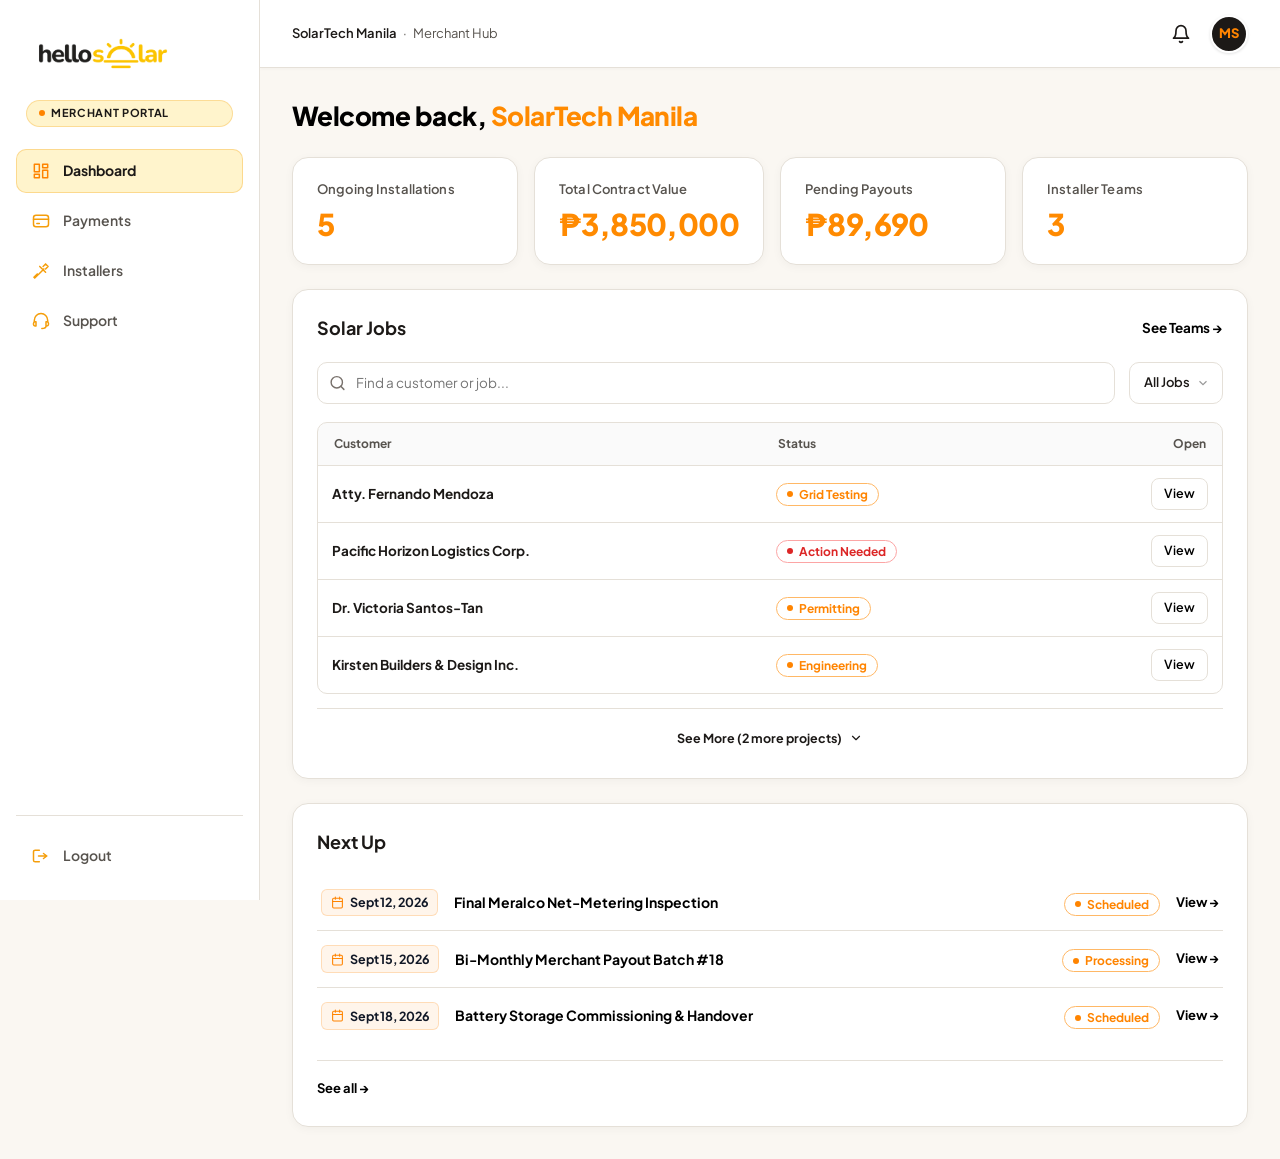
==== commit da424fe9: "polish" ====
--- a/dashboard.html
+++ b/dashboard.html
@@ -1,9 +1,11 @@
 <!DOCTYPE html>
 <html lang="en">
+
 <head>
     <meta charset="UTF-8">
     <meta name="viewport" content="width=device-width, initial-scale=1.0">
-    <meta name="description" content="Hello Solar Merchant Dashboard — Monitor solar installations, payouts, installer crews, and milestones.">
+    <meta name="description"
+        content="Hello Solar Merchant Dashboard — Monitor solar installations, payouts, installer crews, and milestones.">
     <title>Dashboard | Hello Solar Merchant</title>
 
     <!-- Favicon -->
@@ -13,12 +15,14 @@
     <!-- Google Fonts -->
     <link rel="preconnect" href="https://fonts.googleapis.com">
     <link rel="preconnect" href="https://fonts.gstatic.com" crossorigin>
-    <link href="https://fonts.googleapis.com/css2?family=Plus+Jakarta+Sans:wght@400;500;600;700;800&display=swap" rel="stylesheet">
+    <link href="https://fonts.googleapis.com/css2?family=Plus+Jakarta+Sans:wght@400;500;600;700;800&display=swap"
+        rel="stylesheet">
 
     <!-- Design System Stylesheet -->
     <link rel="stylesheet" href="assets/css/dashboard.css">
     <link rel="stylesheet" href="assets/css/notifications.css">
 </head>
+
 <body data-page="dashboard">
     <div class="app" id="app">
         <!-- Mobile Drawer Backdrop -->
@@ -32,20 +36,18 @@
             <!-- Glassmorphism Topbar Header -->
             <header class="topbar">
                 <div class="topbar-left">
-                    <button class="menu-btn" id="menu-btn" type="button" aria-label="Open navigation" aria-controls="sidebar" aria-expanded="false">
-                        <span></span><span></span><span></span>
-                    </button>
-                    <div>
-                        <div class="topbar-title">Dashboard</div>
-                        <div class="topbar-subtitle">
-                            <span id="topbarMerchantName">SolarTech Manila</span> · <span>Merchant Hub</span>
-                        </div>
+                    <a href="dashboard.html" class="topbar-logo" aria-label="Hello Solar">
+                        <img src="assets/images/hello_solar.png" alt="Hello Solar" class="topbar-logo-img">
+                    </a>
+                    <div class="topbar-subtitle">
+                        <span id="topbarMerchantName">SolarTech Manila</span> · <span>Merchant Hub</span>
                     </div>
                 </div>
 
                 <div class="topbar-right">
-                    <!-- Interactive Merchant Profile Badge -->
-                    <div class="profile" id="topbarProfile" title="Click to view and update merchant profile">
+                    <!-- Interactive Merchant Profile Avatar -->
+                    <div class="profile" id="topbarProfile" role="button" tabindex="0" aria-haspopup="dialog"
+                        aria-label="Merchant Profile & Settings" title="Click to view and update merchant profile">
                         <!-- Populated dynamically by dashboard.js -->
                     </div>
                 </div>
@@ -53,172 +55,73 @@
 
             <!-- Page Body Content -->
             <div class="content" id="content">
-                <!-- Clean, Compact Welcome Banner -->
-                <section class="welcome-banner" aria-labelledby="welcomeHeading">
-                    <div class="welcome-banner-content">
-                        <span class="welcome-pill">
-                            <span class="dot"></span> Merchant Operations · Active
-                        </span>
-                        <h1 id="welcomeHeading">Welcome back, <span id="bannerMerchantName">SolarTech Manila</span></h1>
-                        <p>Track ongoing solar installations, installer crew schedules, and commission disbursements.</p>
-                    </div>
-                    <div class="welcome-banner-actions">
-                        <a href="payments.html" class="btn btn-primary">
-                            <svg viewBox="0 0 24 24" fill="none" stroke="currentColor" stroke-width="2" stroke-linecap="round" stroke-linejoin="round">
-                                <rect x="3" y="5" width="18" height="14" rx="3"></rect>
-                                <line x1="3" y1="10" x2="21" y2="10"></line>
-                            </svg>
-                            View Payouts
-                        </a>
-                        <a href="installers.html" class="btn btn-secondary">
-                            <svg viewBox="0 0 24 24" fill="none" stroke="currentColor" stroke-width="2" stroke-linecap="round" stroke-linejoin="round">
-                                <path d="m14.5 6.5 3-3 3 3-3 3m-2 0-6 6m-2 0-4 4 1 1 4-4m2-10 7 7"></path>
-                            </svg>
-                            Installer Teams
-                        </a>
+                <!-- Short Greeting Header -->
+                <div class="dashboard-greeting">
+                    <h1 id="welcomeHeading">Welcome back, <span id="bannerMerchantName">SolarTech Manila</span></h1>
+                </div>
+
+                <!-- 4 Summary Values with Short Labels Only -->
+                <section class="stats-grid" aria-label="Summary KPIs">
+                    <div class="stat-card">
+                        <span class="stat-label">Ongoing Installations</span>
+                        <div class="stat-value" id="kpiActiveInstalls">—</div>
+                    </div>
+
+                    <div class="stat-card">
+                        <span class="stat-label">Total Contract Value</span>
+                        <div class="stat-value" id="kpiPortfolioValue">—</div>
+                    </div>
+
+                    <div class="stat-card">
+                        <span class="stat-label">Pending Payouts</span>
+                        <div class="stat-value" id="kpiPendingPayouts">—</div>
+                    </div>
+
+                    <div class="stat-card">
+                        <span class="stat-label">Installer Teams</span>
+                        <div class="stat-value" id="kpiActiveCrews">—</div>
                     </div>
                 </section>
 
-                <!-- Actionable Hero Card: "What Needs My Attention" -->
-                <section class="attention-hero-card" id="attentionCard" aria-label="Priority action callout">
-                    <div class="attention-hero-left">
-                        <div class="attention-hero-icon">
-                            <svg viewBox="0 0 24 24" fill="none" stroke="currentColor" stroke-width="2" stroke-linecap="round" stroke-linejoin="round">
-                                <circle cx="12" cy="12" r="10"></circle>
-                                <line x1="12" y1="8" x2="12" y2="12"></line>
-                                <line x1="12" y1="16" x2="12.01" y2="16"></line>
-                            </svg>
-                        </div>
-                        <div>
-                            <div class="attention-hero-title">Attention Needed: Pacific Horizon Logistics (PRJ-MKT-102)</div>
-                            <div class="attention-hero-desc">
-                                Payout <strong style="color:var(--red);">PAY-2026-083 (₱36,691.20)</strong> is currently <strong>On Hold</strong> pending warehouse delivery receipt matching for SMA Sunny Tripower inverters.
-                            </div>
-                        </div>
-                    </div>
-                    <div class="attention-hero-actions">
-                        <button class="btn btn-primary btn-sm" onclick="openPayoutModal('PAY-2026-083')" type="button">
-                            Review Payout Audit →
-                        </button>
-                    </div>
-                </section>
-
-                <!-- 4 Executive KPI Cards (Clearly Defined, Non-Repeating) -->
-                <section class="stats-grid" aria-label="Key Performance Indicators">
-                    <div class="stat-card">
-                        <div class="stat-card-header">
-                            <span class="stat-label">Active Installations</span>
-                            <div class="stat-icon">
-                                <svg viewBox="0 0 24 24" fill="none" stroke="currentColor" stroke-width="2" stroke-linecap="round" stroke-linejoin="round">
-                                    <path d="M13 2L3 14h9l-1 8 10-12h-9l1-8z"></path>
-                                </svg>
-                            </div>
-                        </div>
-                        <div class="stat-value" id="kpiActiveInstalls">—</div>
-                        <div class="stat-desc">
-                            <span class="stat-trend positive">Live</span> Ongoing in NCR & CALABARZON
-                        </div>
-                    </div>
-
-                    <div class="stat-card">
-                        <div class="stat-card-header">
-                            <span class="stat-label">Portfolio Valuation</span>
-                            <div class="stat-icon">
-                                <svg viewBox="0 0 24 24" fill="none" stroke="currentColor" stroke-width="2" stroke-linecap="round" stroke-linejoin="round">
-                                    <line x1="12" y1="1" x2="12" y2="23"></line>
-                                    <path d="M17 5H9.5a3.5 3.5 0 0 0 0 7h5a3.5 3.5 0 0 1 0 7H6"></path>
-                                </svg>
-                            </div>
-                        </div>
-                        <div class="stat-value" id="kpiPortfolioValue">—</div>
-                        <div class="stat-desc">
-                            <span class="stat-trend neutral">Contract Value</span> Active customer systems
-                        </div>
-                    </div>
-
-                    <div class="stat-card">
-                        <div class="stat-card-header">
-                            <span class="stat-label">Pending Payouts</span>
-                            <div class="stat-icon" style="background:var(--amber-bg);color:var(--amber);">
-                                <svg viewBox="0 0 24 24" fill="none" stroke="currentColor" stroke-width="2" stroke-linecap="round" stroke-linejoin="round">
-                                    <circle cx="12" cy="12" r="10"></circle>
-                                    <polyline points="12 6 12 12 16 14"></polyline>
-                                </svg>
-                            </div>
-                        </div>
-                        <div class="stat-value" id="kpiPendingPayouts">—</div>
-                        <div class="stat-desc">
-                            <span class="stat-trend neutral">Awaiting Sign-off</span> 3 Milestones in queue
-                        </div>
-                    </div>
-
-                    <div class="stat-card">
-                        <div class="stat-card-header">
-                            <span class="stat-label">Assigned Crews</span>
-                            <div class="stat-icon">
-                                <svg viewBox="0 0 24 24" fill="none" stroke="currentColor" stroke-width="2" stroke-linecap="round" stroke-linejoin="round">
-                                    <path d="M17 21v-2a4 4 0 0 0-4-4H5a4 4 0 0 0-4 4v2"></path>
-                                    <circle cx="9" cy="7" r="4"></circle>
-                                    <path d="M23 21v-2a4 4 0 0 0-3-3.87"></path>
-                                    <path d="M16 3.13a4 4 0 0 1 0 7.75"></path>
-                                </svg>
-                            </div>
-                        </div>
-                        <div class="stat-value" id="kpiActiveCrews">—</div>
-                        <div class="stat-desc">
-                            <span class="stat-trend positive">DOLE / REE</span> Certified installer teams
-                        </div>
-                    </div>
-                </section>
-
-                <!-- Active Solar Projects (Full-Width Row) -->
+                <!-- Solar Jobs (Simplified Table) -->
                 <section class="panel-card" aria-labelledby="projectsQueueHeading">
                     <div class="panel-header">
                         <div class="panel-title-group">
-                            <h2 id="projectsQueueHeading">Active Solar Projects</h2>
-                            <p>Live tracking of sites, crew allocations, milestones, and required next actions.</p>
+                            <h2 id="projectsQueueHeading">Solar Jobs</h2>
                         </div>
                         <div class="panel-actions">
-                            <a href="installers.html" class="btn btn-secondary btn-sm">Full Tracker →</a>
+                            <a href="installers.html" class="subtle-link-btn" id="seeTeamsAction">See Teams →</a>
                         </div>
                     </div>
 
                     <!-- Real-time Filter & Search Toolbar -->
                     <div class="filter-bar">
                         <div class="search-box">
-                            <svg class="search-icon" viewBox="0 0 24 24" fill="none" stroke="currentColor" stroke-width="2" stroke-linecap="round" stroke-linejoin="round">
+                            <svg class="search-icon" viewBox="0 0 24 24" fill="none" stroke="currentColor"
+                                stroke-width="2" stroke-linecap="round" stroke-linejoin="round">
                                 <circle cx="11" cy="11" r="8"></circle>
                                 <line x1="21" y1="21" x2="16.65" y2="16.65"></line>
                             </svg>
-                            <input type="search" id="projectSearch" placeholder="Search customer, location, or system..." aria-label="Search projects">
+                            <input type="search" id="projectSearch" placeholder="Find a customer or job..."
+                                aria-label="Search jobs">
                         </div>
 
                         <div class="filter-controls">
-                            <label for="projectStageFilter" class="sr-only" style="display:none;">Filter by Stage</label>
-                            <select class="filter-select" id="projectStageFilter" aria-label="Filter projects by stage">
-                                <option value="All">All Stages</option>
-                                <option value="In Progress">In Progress</option>
-                                <option value="Site Survey">Site Survey</option>
-                                <option value="Engineering Approval">Engineering</option>
-                                <option value="Permitting">Permitting</option>
-                                <option value="Structural Mounting">Mounting</option>
-                                <option value="Inverter & Grid-Tie Testing">Grid Testing</option>
-                                <option value="Completed">Completed</option>
+                            <label for="projectStageFilter" class="sr-only" style="display:none;">Filter</label>
+                            <select class="filter-select" id="projectStageFilter" aria-label="Filter jobs">
+                                <option value="All">All Jobs</option>
                             </select>
                         </div>
                     </div>
 
-                    <!-- Projects Data Table -->
+                    <!-- Simplified Solar Jobs Data Table (Customer, Status, Open) -->
                     <div class="table-container">
-                        <table aria-label="Solar Projects List">
+                        <table aria-label="Solar Jobs List" class="projects-table">
                             <thead>
                                 <tr>
-                                    <th>Project & Customer</th>
-                                    <th>Package & Capacity</th>
-                                    <th>Assigned Crew</th>
-                                    <th>Stage</th>
-                                    <th>Next Action</th>
-                                    <th>Action</th>
+                                    <th scope="col">Customer</th>
+                                    <th scope="col">Status</th>
+                                    <th scope="col" style="text-align:right;">Open</th>
                                 </tr>
                             </thead>
                             <tbody id="projectsTableBody">
@@ -231,71 +134,32 @@
                     <div class="panel-card-footer" id="projectsSeeMoreWrap" style="display:none;margin-top:14px;">
                         <button class="btn-toggle-expand" id="projectsToggleBtn" type="button" aria-expanded="false">
                             <span id="projectsToggleText">See More</span>
-                            <svg class="toggle-icon" viewBox="0 0 24 24" fill="none" stroke="currentColor" stroke-width="2" stroke-linecap="round" stroke-linejoin="round">
+                            <svg class="toggle-icon" viewBox="0 0 24 24" fill="none" stroke="currentColor"
+                                stroke-width="2" stroke-linecap="round" stroke-linejoin="round">
                                 <polyline points="6 9 12 15 18 9"></polyline>
                             </svg>
                         </button>
                     </div>
                 </section>
 
-                <!-- Balanced Supporting Grid (2 Columns: Milestones & Recent Activity) -->
-                <div class="dashboard-supporting-grid">
-                    <!-- Column 1: Upcoming Milestones -->
-                    <section class="panel-card" aria-labelledby="milestonesHeading">
-                        <div class="panel-header">
-                            <div class="panel-title-group">
-                                <h3 id="milestonesHeading">Upcoming Milestones</h3>
-                                <p>Chronological schedule for site surveys, CFEI sign-offs, and payouts.</p>
-                            </div>
-                            <div class="panel-actions">
-                                <button class="btn btn-secondary btn-sm" id="viewAllMilestonesBtn" type="button">View All Milestones →</button>
-                            </div>
-                        </div>
-                        <div class="milestones-list" id="milestonesList">
-                            <!-- Populated dynamically from merchant.json -->
-                        </div>
-                    </section>
-
-                    <!-- Column 2: Recent Activity -->
-                    <section class="panel-card" aria-labelledby="activityHeading">
-                        <div class="panel-header">
-                            <div class="panel-title-group">
-                                <h3 id="activityHeading">Recent Activity</h3>
-                                <p>Latest field operations, engineering submissions, and crew dispatches.</p>
-                            </div>
-                            <div class="panel-actions">
-                                <button class="btn btn-secondary btn-sm" id="viewAllActivityBtn" type="button">View All Activity →</button>
-                            </div>
-                        </div>
-                        <div class="activity-feed" id="activityFeed">
-                            <!-- Populated dynamically from merchant.json -->
-                        </div>
-                    </section>
-                </div>
-
-                <!-- Local Workspace Preview Data (JSON Loader & Validator) -->
-                <details class="preview-data-accordion" id="previewDataAccordion">
-                    <summary class="preview-data-summary">
-                        <span>Local Workspace Preview Data (JSON Loader & Validator)</span>
-                        <span class="preview-data-badge">file:/// & Offline Resilience</span>
-                    </summary>
-                    <div class="preview-data-content">
-                        <p style="color:var(--gray-600);font-size:12.5px;margin-bottom:10px;">
-                            When opening this portal via <code>file:///</code>, browsers restrict automated <code>fetch()</code> requests. Inspect, upload, or paste your <code>assets/data/merchant.json</code> below to update live records, run schema validation, and test edge cases.
-                        </p>
-                        <div style="display:flex;gap:10px;align-items:center;flex-wrap:wrap;margin-bottom:10px;">
-                            <label class="btn btn-secondary btn-sm" style="cursor:pointer;">
-                                Choose JSON File
-                                <input type="file" id="previewFileInput" accept=".json" style="display:none;">
-                            </label>
-                            <button class="btn btn-secondary btn-sm" id="loadCurrentJsonBtn" type="button">Load Current Data to Textbox</button>
-                            <button class="btn btn-primary btn-sm" id="applyPreviewJsonBtn" type="button">Apply & Validate JSON</button>
-                            <button class="btn btn-secondary btn-sm" id="resetPreviewJsonBtn" type="button" style="color:var(--red);">Reset to Default Dataset</button>
-                        </div>
-                        <textarea class="preview-data-textarea" id="previewJsonTextarea" placeholder="Paste merchant.json content here to validate and apply..."></textarea>
-                        <div class="preview-data-status" id="previewStatus"></div>
-                    </div>
-                </details>
+                <!-- Next Up (Simplified 3 upcoming tasks) -->
+                <section class="panel-card next-up-panel" aria-labelledby="nextUpHeading">
+                    <div class="panel-header">
+                        <div class="panel-title-group">
+                            <h2 id="nextUpHeading">Next Up</h2>
+                        </div>
+                    </div>
+
+                    <div class="next-up-list" id="milestonesList">
+                        <!-- Populated dynamically from merchant.json -->
+                    </div>
+
+                    <div class="panel-card-footer next-up-footer" style="margin-top:16px;display:flex;justify-content:flex-start;">
+                        <button class="subtle-link-btn" id="viewAllMilestonesBtn" type="button">
+                            See all →
+                        </button>
+                    </div>
+                </section>
             </div>
         </main>
     </div>
@@ -303,32 +167,47 @@
     <!-- Mobile Bottom Navigation Bar (Screens <= 768px) -->
     <nav class="mobile-bottom-nav" aria-label="Mobile Navigation">
         <a href="dashboard.html" class="mobile-bottom-nav-item active" aria-current="page">
-            <svg viewBox="0 0 24 24" fill="none" stroke="currentColor" stroke-width="1.8" stroke-linejoin="round"><path d="M4 13h6V4H4v9Zm0 7h6v-4H4v4Zm10 0h6v-9h-6v9Zm0-16v4h6V4h-6Z"/></svg>
+            <svg viewBox="0 0 24 24" fill="none" stroke="currentColor" stroke-width="1.8" stroke-linejoin="round">
+                <path d="M4 13h6V4H4v9Zm0 7h6v-4H4v4Zm10 0h6v-9h-6v9Zm0-16v4h6V4h-6Z" />
+            </svg>
             <span>Dashboard</span>
         </a>
         <a href="payments.html" class="mobile-bottom-nav-item">
-            <svg viewBox="0 0 24 24" fill="none" stroke="currentColor" stroke-width="1.8"><rect x="3" y="5" width="18" height="14" rx="3"/><path d="M3 10h18M7 15h3" stroke-linecap="round"/></svg>
+            <svg viewBox="0 0 24 24" fill="none" stroke="currentColor" stroke-width="1.8">
+                <rect x="3" y="5" width="18" height="14" rx="3" />
+                <path d="M3 10h18M7 15h3" stroke-linecap="round" />
+            </svg>
             <span>Payments</span>
         </a>
         <a href="installers.html" class="mobile-bottom-nav-item">
-            <svg viewBox="0 0 24 24" fill="none" stroke="currentColor" stroke-width="1.8" stroke-linecap="round" stroke-linejoin="round"><path d="m14.5 6.5 3-3 3 3-3 3m-2 0-6 6m-2 0-4 4 1 1 4-4m2-10 7 7"/></svg>
+            <svg viewBox="0 0 24 24" fill="none" stroke="currentColor" stroke-width="1.8" stroke-linecap="round"
+                stroke-linejoin="round">
+                <path d="m14.5 6.5 3-3 3 3-3 3m-2 0-6 6m-2 0-4 4 1 1 4-4m2-10 7 7" />
+            </svg>
             <span>Installers</span>
         </a>
         <a href="support.html" class="mobile-bottom-nav-item">
-            <svg viewBox="0 0 24 24" fill="none" stroke="currentColor" stroke-width="1.8" stroke-linecap="round" stroke-linejoin="round"><path d="M4 13v-2a8 8 0 0 1 16 0v2M6 18H5a2 2 0 0 1-2-2v-1a2 2 0 0 1 2-2h1v5Zm12 0h1a2 2 0 0 0 2-2v-1a2 2 0 0 0-2-2h-1v5Zm0 0c0 2-2 3-5 3"/></svg>
+            <svg viewBox="0 0 24 24" fill="none" stroke="currentColor" stroke-width="1.8" stroke-linecap="round"
+                stroke-linejoin="round">
+                <path
+                    d="M4 13v-2a8 8 0 0 1 16 0v2M6 18H5a2 2 0 0 1-2-2v-1a2 2 0 0 1 2-2h1v5Zm12 0h1a2 2 0 0 0 2-2v-1a2 2 0 0 0-2-2h-1v5Zm0 0c0 2-2 3-5 3" />
+            </svg>
             <span>Support</span>
         </a>
     </nav>
 
     <!-- All Milestones Modal Dialog -->
-    <div class="modal-backdrop" id="allMilestonesModal" role="dialog" aria-modal="true" aria-labelledby="allMilestonesModalTitle">
+    <div class="modal-backdrop" id="allMilestonesModal" role="dialog" aria-modal="true"
+        aria-labelledby="allMilestonesModalTitle">
         <div class="modal-dialog" style="max-width: 720px;">
             <div class="modal-header">
                 <div>
-                    <h2 id="allMilestonesModalTitle">All Scheduled Milestones</h2>
-                    <p style="font-size:12.5px;color:var(--gray-500);margin-top:2px;">Complete chronological timeline of project milestones and payout clearances.</p>
-                </div>
-                <button class="modal-close" id="closeMilestonesModalBtn" type="button" aria-label="Close dialog">✕</button>
+                    <h2 id="allMilestonesModalTitle">All Upcoming Tasks & Dates</h2>
+                    <p style="font-size:12.5px;color:var(--gray-500);margin-top:2px;">Complete chronological timeline of
+                        project tasks, inspections, and payout clearances.</p>
+                </div>
+                <button class="modal-close" id="closeMilestonesModalBtn" type="button"
+                    aria-label="Close dialog">✕</button>
             </div>
             <div class="modal-body">
                 <div class="milestones-list" id="allMilestonesList">
@@ -342,14 +221,17 @@
     </div>
 
     <!-- All Activity Modal Dialog -->
-    <div class="modal-backdrop" id="allActivityModal" role="dialog" aria-modal="true" aria-labelledby="allActivityModalTitle">
+    <div class="modal-backdrop" id="allActivityModal" role="dialog" aria-modal="true"
+        aria-labelledby="allActivityModalTitle">
         <div class="modal-dialog" style="max-width: 720px;">
             <div class="modal-header">
                 <div>
                     <h2 id="allActivityModalTitle">Operational Activity History</h2>
-                    <p style="font-size:12.5px;color:var(--gray-500);margin-top:2px;">Complete audit trail of engineering inspections, permits, and crew actions.</p>
-                </div>
-                <button class="modal-close" id="closeActivityModalBtn" type="button" aria-label="Close dialog">✕</button>
+                    <p style="font-size:12.5px;color:var(--gray-500);margin-top:2px;">Complete audit trail of
+                        engineering inspections, permits, and crew actions.</p>
+                </div>
+                <button class="modal-close" id="closeActivityModalBtn" type="button"
+                    aria-label="Close dialog">✕</button>
             </div>
             <div class="modal-body">
                 <div class="activity-feed" id="allActivityFeed">
@@ -367,4 +249,5 @@
     <script src="assets/js/dashboard.js"></script>
     <script src="assets/js/notifications.js"></script>
 </body>
-</html>
+
+</html>
--- a/assets/css/dashboard.css
+++ b/assets/css/dashboard.css
@@ -1,6 +1,6 @@
 /* ==========================================================================
    HELLO SOLAR — MERCHANT PORTAL UNIFIED STYLESHEET
-   Consistent with Hello Solar Customer & Financer Design Systems
+   Clean, Simple, Friendly — #FF8400 + #000000 + #FFFFFF
    ========================================================================== */
 
 /* --------------------------------------------------------------------------
@@ -9,75 +9,108 @@
 @import url('https://fonts.googleapis.com/css2?family=Plus+Jakarta+Sans:wght@400;500;600;700;800&display=swap');
 
 :root {
-    /* Brand Palette */
-    --navy: #101a2e;
-    --navy-soft: #18273d;
-    --navy-light: #24344d;
-    --solar-yellow: #ffb300;
-    --solar-gold: #f8b319;
-    --solar-orange: #ff8a00;
-    --solar-orange-dark: #f47718;
-    --solar-gradient: linear-gradient(135deg, #ff9e00 0%, #ff7700 100%);
-    --solar-gradient-soft: linear-gradient(135deg, #fff7ea 0%, #fff1d6 100%);
-    --navy-gradient: linear-gradient(135deg, #101a2e 0%, #192b47 60%, #223758 100%);
-
-    /* Backgrounds & Neutrals */
-    --cream: #fffdf9;
-    --cream-soft: #fffaf2;
-    --surface: #ffffff;
-    --white: #ffffff;
-    --gray-50: #f8fafc;
-    --gray-100: #f1f5f9;
-    --gray-200: #e2e8f0;
-    --gray-300: #cbd5e1;
-    --gray-400: #94a3b8;
-    --gray-500: #64748b;
-    --gray-600: #475569;
-    --gray-700: #334155;
-    --gray-800: #1e293b;
-
-    /* Semantic States */
-    --green: #047857;
-    --green-bg: #ecfdf5;
-    --green-border: #a7f3d0;
-    --blue: #1d4ed8;
-    --blue-bg: #eff6ff;
-    --blue-border: #bfdbfe;
-    --amber: #b45309;
-    --amber-bg: #fffbeb;
-    --amber-border: #fde68a;
-    --purple: #7e22ce;
-    --purple-bg: #faf5ff;
-    --purple-border: #e9d5ff;
-    --red: #b91c1c;
-    --red-bg: #fef2f2;
-    --red-border: #fecaca;
+    /* Page & Surfaces — Warm Solar Theme matching Hello Solar Customer Portal */
+    --page-bg: #FAF7F2;
+    --surface: #FFFFFF;
+    --surface-subtle: #FDFBF7;
+    --card-hover-bg: #FFFDF9;
+
+    /* Typography & Warm Ink */
+    --ink: #1C1917;
+    --text: #1C1917;
+    --black: #1C1917;
+    --white: #FFFFFF;
+    --muted: #57534E;
+    --text-muted: #57534E;
+    --text-light: #78716C;
+
+    /* Borders */
+    --border: #E5E0D8;
+    --border-strong: #D6D0C5;
+    --border-subtle: #EFECE6;
+    --border-hover: #F59E0B;
+
+    /* Brand Accents & Solar Glow */
+    --primary: #FDC400;
+    --primary-hover: #EAB600;
+    --orange: #FF8400;
+    --orange-hover: #E07500;
+    --button-orange-gradient: linear-gradient(135deg, #FF9E00 0%, #FF7700 100%);
+    --button-orange-hover: linear-gradient(135deg, #FF9400 0%, #E66800 100%);
+    --icon: #F59E0B;
+    --selected: #FFF4CC;
+    --selected-hover: #FFEEBA;
+    --focus: #92400E;
+
+    /* Hover States */
+    --hover-bg: #F5F1EB;
+    --hover-bg-warm: #FFF9EE;
+
+    /* Semantic States (Functional Badges) */
+    --green: #059669;
+    --green-bg: #E8F8F0;
+    --green-border: rgba(5, 150, 105, 0.25);
+    --blue: #2563EB;
+    --blue-bg: #EFF6FF;
+    --blue-border: rgba(37, 99, 235, 0.25);
+    --amber: #D97706;
+    --amber-bg: #FFFBEB;
+    --amber-border: rgba(217, 119, 6, 0.30);
+    --purple: #7C3AED;
+    --purple-bg: #FAF5FF;
+    --purple-border: rgba(124, 58, 237, 0.25);
+    --red: #DC2626;
+    --red-bg: #FEF2F2;
+    --red-border: rgba(220, 38, 38, 0.25);
+
+    /* Legacy variable aliases (so JS-generated markup still works) */
+    --navy: var(--ink);
+    --navy-soft: #292524;
+    --navy-light: #44403C;
+    --solar-yellow: var(--primary);
+    --solar-gold: var(--primary);
+    --solar-orange: var(--orange);
+    --solar-orange-dark: var(--orange-hover);
+    --solar-gradient: var(--button-orange-gradient);
+    --solar-gradient-soft: rgba(255, 132, 0, 0.08);
+    --cream: var(--page-bg);
+    --cream-soft: var(--selected);
+    --gray-50: var(--page-bg);
+    --gray-100: #F3EFE8;
+    --gray-200: var(--border);
+    --gray-300: var(--border-strong);
+    --gray-400: var(--text-light);
+    --gray-500: var(--text-muted);
+    --gray-600: var(--text-muted);
+    --gray-700: #44403C;
+    --gray-800: var(--ink);
 
     /* Dimensions */
-    --sidebar-width: 264px;
-    --topbar-height: 72px;
+    --sidebar-width: 260px;
+    --topbar-height: 68px;
 
     /* Typography */
     --font-main: "Plus Jakarta Sans", -apple-system, BlinkMacSystemFont, "Segoe UI", Roboto, sans-serif;
 
     /* Radii */
-    --radius-xs: 6px;
+    --radius-xs: 8px;
     --radius-sm: 10px;
-    --radius-md: 14px;
+    --radius-md: 16px;
     --radius-lg: 18px;
-    --radius-xl: 24px;
+    --radius-xl: 20px;
     --radius-full: 9999px;
 
-    /* Shadows */
-    --shadow-xs: 0 1px 2px rgba(16, 26, 46, 0.04);
-    --shadow-sm: 0 4px 16px rgba(16, 26, 46, 0.05);
-    --shadow-md: 0 10px 30px rgba(16, 26, 46, 0.07);
-    --shadow-lg: 0 20px 50px rgba(16, 26, 46, 0.12);
+    /* Shadows - Clean, Subtle & Professional */
+    --shadow-xs: 0 1px 3px rgba(0, 0, 0, 0.03);
+    --shadow-sm: 0 2px 10px rgba(0, 0, 0, 0.04);
+    --shadow-md: 0 4px 14px rgba(0, 0, 0, 0.05);
+    --shadow-lg: 0 8px 24px rgba(0, 0, 0, 0.06);
+    --shadow-glow-orange: 0 4px 14px rgba(255, 132, 0, 0.18);
 
     /* Transitions */
-    --transition-fast: 160ms cubic-bezier(0.4, 0, 0.2, 1);
-    --transition-base: 240ms cubic-bezier(0.4, 0, 0.2, 1);
-    --transition-smooth: 320ms cubic-bezier(0.16, 1, 0.3, 1);
+    --transition-fast: 150ms ease;
+    --transition-base: 200ms ease;
+    --transition-smooth: 280ms ease;
 }
 
 /* --------------------------------------------------------------------------
@@ -95,7 +128,7 @@
     min-height: 100%;
     scroll-behavior: smooth;
     -webkit-text-size-adjust: 100%;
-    overflow-x: hidden;
+    overflow-x: clip;
 }
 
 body {
@@ -104,13 +137,18 @@
     width: 100%;
     max-width: 100vw;
     font-family: var(--font-main);
-    color: var(--navy);
-    background-color: var(--cream);
+    color: var(--black);
+    background-color: var(--page-bg);
     line-height: 1.5;
     -webkit-font-smoothing: antialiased;
     -moz-osx-font-smoothing: grayscale;
-    overflow-x: hidden;
+    overflow-x: clip;
     position: relative;
+}
+
+body.nav-open,
+body.modal-open {
+    overflow: hidden;
 }
 
 button,
@@ -139,7 +177,7 @@
 }
 
 :focus-visible {
-    outline: 2px solid var(--solar-orange);
+    outline: 2px solid var(--orange);
     outline-offset: 2px;
 }
 
@@ -150,9 +188,9 @@
     min-height: 100vh;
     width: 100%;
     display: flex;
-    background: linear-gradient(140deg, #ffffff 0%, #fffdfa 45%, #fff9ef 100%);
+    background: var(--page-bg);
     position: relative;
-    overflow-x: hidden;
+    overflow-x: clip;
 }
 
 /* --------------------------------------------------------------------------
@@ -165,11 +203,10 @@
     display: flex;
     width: var(--sidebar-width);
     min-height: 100vh;
-    padding: 28px 18px 22px;
+    padding: 28px 16px 22px;
     overflow-y: auto;
-    background: var(--surface);
-    border-right: 1px solid var(--gray-200);
-    box-shadow: 6px 0 28px rgba(16, 26, 46, 0.03);
+    background: var(--white);
+    border-right: 1px solid var(--border);
     transition: transform var(--transition-smooth), box-shadow var(--transition-smooth);
 }
 
@@ -201,11 +238,12 @@
     padding: 4px 12px;
     margin: 0 10px 22px;
     border-radius: var(--radius-full);
-    background: var(--solar-gradient-soft);
-    color: var(--solar-orange-dark);
+    background: var(--selected);
+    border: 1px solid rgba(245, 158, 11, 0.28);
+    color: var(--ink);
     font-size: 11px;
-    font-weight: 800;
-    letter-spacing: 0.08em;
+    font-weight: 700;
+    letter-spacing: 0.06em;
     text-transform: uppercase;
 }
 
@@ -214,7 +252,7 @@
     width: 6px;
     height: 6px;
     border-radius: 50%;
-    background: var(--solar-orange);
+    background: var(--orange);
 }
 
 .nav,
@@ -233,47 +271,34 @@
     position: relative;
     display: flex;
     align-items: center;
-    min-height: 46px;
+    min-height: 44px;
     padding: 0 14px;
     gap: 12px;
     overflow: hidden;
     border-radius: var(--radius-sm);
-    color: var(--gray-600);
-    font-size: 13.5px;
+    color: var(--muted);
+    font-size: 14px;
     font-weight: 600;
     line-height: 1.4;
-    transition: background-color var(--transition-fast), color var(--transition-fast), transform var(--transition-fast);
-}
-
-.nav-link::before {
-    position: absolute;
-    inset: 8px auto 8px 0;
-    width: 3.5px;
-    border-radius: 0 4px 4px 0;
-    background: var(--solar-orange);
-    content: "";
-    opacity: 0;
-    transform: scaleY(0.4);
-    transition: opacity var(--transition-fast), transform var(--transition-fast);
+    border: 1px solid transparent;
+    transition: background-color var(--transition-fast), color var(--transition-fast), border-color var(--transition-fast);
 }
 
 .nav-link:hover {
-    background: var(--gray-100);
-    color: var(--navy);
-    transform: translateX(2px);
+    background: var(--hover-bg-warm);
+    color: var(--ink);
+}
+
+.nav-link:hover .nav-icon {
+    color: var(--orange);
 }
 
 .nav-link.active,
 .nav-link[aria-current="page"] {
-    background: #fff5e5;
-    color: var(--navy);
-    font-weight: 700;
-}
-
-.nav-link.active::before,
-.nav-link[aria-current="page"]::before {
-    opacity: 1;
-    transform: scaleY(1);
+    background: var(--selected);
+    color: var(--ink);
+    font-weight: 700;
+    border-color: rgba(245, 158, 11, 0.32);
 }
 
 .nav-icon {
@@ -281,26 +306,22 @@
     width: 20px;
     height: 20px;
     stroke: currentColor;
-    color: var(--gray-400);
+    color: var(--icon);
     transition: color var(--transition-fast);
 }
 
-.nav-link:hover .nav-icon {
-    color: var(--navy);
-}
-
 .nav-link.active .nav-icon {
-    color: var(--solar-orange-dark);
+    color: var(--orange);
 }
 
 .logout {
     margin-top: auto;
     padding-top: 18px;
-    border-top: 1px solid var(--gray-200);
+    border-top: 1px solid var(--border);
 }
 
 .logout .nav-link {
-    color: var(--gray-500);
+    color: var(--text-muted);
 }
 
 .logout .nav-link:hover {
@@ -325,7 +346,7 @@
     max-width: calc(100% - var(--sidebar-width));
     min-width: 0;
     background: transparent;
-    overflow-x: hidden;
+    overflow-x: clip;
 }
 
 .topbar {
@@ -333,10 +354,9 @@
     top: 0;
     z-index: 80;
     height: var(--topbar-height);
-    background: rgba(255, 255, 255, 0.88);
-    backdrop-filter: blur(12px);
-    -webkit-backdrop-filter: blur(12px);
-    border-bottom: 1px solid var(--gray-200);
+    background: var(--white);
+    border-bottom: 1px solid var(--border);
+    box-shadow: 0 1px 4px rgba(28, 25, 23, 0.03);
     display: flex;
     align-items: center;
     justify-content: space-between;
@@ -346,75 +366,110 @@
 .topbar-left {
     display: flex;
     align-items: center;
-    gap: 16px;
+    gap: 14px;
+}
+
+.topbar-logo {
+    display: none;
+    align-items: center;
+    text-decoration: none;
+    line-height: 1;
+    flex-shrink: 0;
+}
+
+.topbar-logo-img {
+    height: 28px;
+    width: auto;
+    display: block;
+    object-fit: contain;
+    transition: opacity var(--transition-fast);
+}
+
+.topbar-logo:hover .topbar-logo-img {
+    opacity: 0.88;
 }
 
 .topbar-title {
     font-size: 17px;
     font-weight: 700;
-    color: var(--navy);
-    letter-spacing: -0.01em;
+    color: var(--black);
 }
 
 .topbar-subtitle {
-    font-size: 12px;
-    color: var(--gray-500);
+    font-size: 13px;
+    color: var(--text-muted);
     display: flex;
     align-items: center;
     gap: 6px;
+    padding-left: 0;
+    border-left: none;
+}
+
+.topbar-subtitle #topbarMerchantName {
+    font-weight: 600;
+    color: var(--ink);
 }
 
 .topbar-right {
     display: flex;
     align-items: center;
-    gap: 14px;
-}
-
-/* Profile Badge Trigger */
+    gap: 10px;
+}
+
+.topbar-right .notification-bell-container {
+    margin-right: 0;
+    display: inline-flex;
+    align-items: center;
+}
+
+.topbar-right .notification-bell-btn {
+    width: 38px;
+    height: 38px;
+    border-radius: 50%;
+}
+
+/* Profile Avatar Button Trigger */
 .profile {
-    display: flex;
-    align-items: center;
-    gap: 12px;
-    padding: 6px 10px 6px 12px;
-    border-radius: var(--radius-full);
-    border: 1px solid var(--gray-200);
-    background: var(--white);
+    display: inline-flex;
+    align-items: center;
+    justify-content: center;
+    padding: 0;
+    margin: 0;
+    border: none;
+    background: transparent;
     cursor: pointer;
-    transition: all var(--transition-fast);
+    border-radius: 50%;
     user-select: none;
+    line-height: 1;
+    box-shadow: none;
+    outline: none;
+    transition: transform var(--transition-fast);
 }
 
 .profile:hover {
-    border-color: var(--solar-orange);
-    background: var(--gray-50);
-    box-shadow: var(--shadow-xs);
-}
-
-.profile-text {
-    display: flex;
-    flex-direction: column;
-    text-align: right;
-}
-
-.profile-name {
-    font-size: 13px;
-    font-weight: 700;
-    color: var(--navy);
-    line-height: 1.2;
-}
-
+    background: transparent;
+    border-color: transparent;
+    box-shadow: none;
+}
+
+.profile:focus-visible {
+    outline: 2px solid var(--orange);
+    outline-offset: 2px;
+    border-radius: 50%;
+}
+
+.profile-text,
+.profile-name,
 .profile-role {
-    font-size: 11px;
-    color: var(--solar-orange-dark);
-    font-weight: 600;
+    display: none !important;
 }
 
 .profile-avatar {
-    width: 36px;
-    height: 36px;
+    width: 38px;
+    height: 38px;
     border-radius: 50%;
-    background: var(--navy);
-    color: var(--solar-yellow);
+    background: var(--black);
+    color: var(--orange);
     display: flex;
     align-items: center;
     justify-content: center;
@@ -422,8 +477,14 @@
     font-weight: 800;
     letter-spacing: -0.02em;
     border: 2px solid var(--white);
-    box-shadow: 0 2px 6px rgba(16, 26, 46, 0.1);
+    box-shadow: 0 1px 3px rgba(0, 0, 0, 0.12);
     flex-shrink: 0;
+    transition: box-shadow var(--transition-fast), border-color var(--transition-fast);
+}
+
+.profile:hover .profile-avatar {
+    box-shadow: 0 2px 8px rgba(0, 0, 0, 0.18);
+    border-color: var(--orange);
 }
 
 /* Mobile Header Controls */
@@ -441,7 +502,7 @@
     justify-content: center;
     flex-direction: column;
     gap: 5px;
-    border: 1px solid var(--gray-200);
+    border: 1px solid var(--border);
     border-radius: var(--radius-sm);
     background: var(--white);
     cursor: pointer;
@@ -454,7 +515,7 @@
     width: 20px;
     height: 2px;
     border-radius: 2px;
-    background: var(--navy);
+    background: var(--black);
     transition: transform var(--transition-fast), opacity var(--transition-fast);
 }
 
@@ -475,9 +536,7 @@
     position: fixed;
     inset: 0;
     z-index: 95;
-    background: rgba(16, 26, 46, 0.45);
-    backdrop-filter: blur(3px);
-    -webkit-backdrop-filter: blur(3px);
+    background: rgba(0, 0, 0, 0.35);
     opacity: 0;
     transition: opacity var(--transition-base);
 }
@@ -508,89 +567,160 @@
 }
 
 /* --------------------------------------------------------------------------
-   7. WELCOME HERO BANNER
+   7. COMPACT WELCOME INTRODUCTION & ATTENTION NOTICE
    -------------------------------------------------------------------------- */
+.dashboard-greeting {
+    margin-bottom: 24px;
+}
+
+.dashboard-greeting h1 {
+    font-size: 26px;
+    font-weight: 800;
+    letter-spacing: -0.02em;
+    line-height: 1.25;
+    color: #000000;
+}
+
+.dashboard-greeting h1 #bannerMerchantName {
+    color: #ff8a00;
+}
+
+/* Compact Attention Notice Strip */
+.attention-compact-notice {
+    display: flex;
+    align-items: center;
+    justify-content: space-between;
+    gap: 16px;
+    background: var(--white);
+    border: 1px solid var(--border);
+    border-left: 3px solid var(--orange);
+    border-radius: var(--radius-md);
+    padding: 13px 20px;
+    margin-bottom: 24px;
+    box-shadow: var(--shadow-xs);
+}
+
+.attention-notice-text {
+    display: flex;
+    align-items: center;
+    gap: 10px;
+    flex-wrap: wrap;
+    font-size: 13.5px;
+    color: var(--black);
+}
+
+.attention-notice-pill {
+    display: inline-flex;
+    align-items: center;
+    background: rgba(255, 132, 0, 0.08);
+    color: var(--orange-hover);
+    font-size: 11px;
+    font-weight: 800;
+    text-transform: uppercase;
+    letter-spacing: 0.06em;
+    padding: 3px 9px;
+    border-radius: var(--radius-full);
+    border: 1px solid rgba(255, 132, 0, 0.20);
+}
+
+.attention-notice-title {
+    font-weight: 700;
+    color: var(--black);
+}
+
+.attention-notice-sep {
+    color: var(--border-strong);
+}
+
+.attention-notice-issue {
+    color: var(--orange);
+    font-weight: 600;
+}
+
+.attention-notice-btn {
+    flex-shrink: 0;
+}
+
+/* Legacy Welcome Banner (Preserved for other views) */
 .welcome-banner {
-    background: var(--navy-gradient);
-    color: var(--white);
-    border-radius: var(--radius-lg);
-    padding: 28px 32px;
-    margin-bottom: 28px;
+    background: var(--white);
+    border: 1px solid var(--border);
+    border-radius: var(--radius-md);
+    padding: 20px 24px;
+    margin-bottom: 20px;
     position: relative;
-    overflow: hidden;
     display: flex;
     align-items: center;
     justify-content: space-between;
-    gap: 24px;
-    box-shadow: 0 12px 36px rgba(16, 26, 46, 0.12);
-}
-
-.welcome-banner::before {
-    content: "";
-    position: absolute;
-    top: -50%;
-    right: -10%;
-    width: 340px;
-    height: 340px;
-    background: radial-gradient(circle, rgba(255, 179, 0, 0.24) 0%, transparent 70%);
-    border-radius: 50%;
-    pointer-events: none;
+    gap: 20px;
+    box-shadow: var(--shadow-xs);
+    border-left: 3px solid var(--orange);
 }
 
 .welcome-banner-content {
     position: relative;
     z-index: 1;
-    max-width: 680px;
-}
-
-.welcome-pill {
+    max-width: 640px;
+}
+
+.welcome-badge {
     display: inline-flex;
     align-items: center;
-    gap: 7px;
-    background: rgba(255, 255, 255, 0.1);
-    border: 1px solid rgba(255, 255, 255, 0.18);
-    backdrop-filter: blur(4px);
-    color: var(--solar-yellow);
-    font-size: 11.5px;
-    font-weight: 700;
+    gap: 6px;
+    background: rgba(255, 132, 0, 0.06);
+    border: 1px solid rgba(255, 132, 0, 0.15);
+    color: var(--orange-hover);
+    font-size: 11px;
+    font-weight: 800;
     text-transform: uppercase;
-    letter-spacing: 0.08em;
-    padding: 4px 12px;
+    letter-spacing: 0.07em;
+    padding: 3px 10px;
     border-radius: var(--radius-full);
-    margin-bottom: 12px;
-}
-
-.welcome-pill .dot {
-    width: 7px;
-    height: 7px;
+    margin-bottom: 8px;
+}
+
+.welcome-badge .dot {
+    width: 6px;
+    height: 6px;
     border-radius: 50%;
-    background: #10b981;
-    box-shadow: 0 0 8px #10b981;
-}
-
-.welcome-banner h1,
-.welcome-banner h2 {
-    font-size: clamp(22px, 2.5vw, 28px);
+    background: var(--orange);
+}
+
+.welcome-banner h1 {
+    font-size: 20px;
     font-weight: 800;
-    letter-spacing: -0.02em;
+    letter-spacing: -0.015em;
     line-height: 1.25;
-    margin-bottom: 8px;
-    color: var(--white);
+    margin-bottom: 4px;
+    color: var(--black);
 }
 
 .welcome-banner p {
-    font-size: 14px;
-    color: #cbd5e1;
-    line-height: 1.55;
+    font-size: 13px;
+    color: var(--text-muted);
+    line-height: 1.45;
 }
 
 .welcome-banner-actions {
-    position: relative;
-    z-index: 1;
-    display: flex;
-    gap: 12px;
+    display: flex;
+    gap: 10px;
     flex-wrap: wrap;
     flex-shrink: 0;
+}
+
+.welcome-action-btn {
+    background: var(--white);
+    border: 1px solid var(--border-strong);
+    color: var(--black);
+    font-size: 12.5px;
+    font-weight: 700;
+    box-shadow: var(--shadow-xs);
+    transition: all var(--transition-fast);
+}
+
+.welcome-action-btn:hover {
+    border-color: var(--orange);
+    color: var(--orange);
 }
 
 /* --------------------------------------------------------------------------
@@ -599,96 +729,113 @@
 .stats-grid {
     display: grid;
     grid-template-columns: repeat(4, 1fr);
-    gap: 20px;
-    margin-bottom: 28px;
+    gap: 16px;
+    margin-bottom: 24px;
 }
 
 .stat-card {
-    background: var(--surface);
-    border: 1px solid var(--gray-200);
-    border-radius: var(--radius-md);
-    padding: 22px;
-    box-shadow: var(--shadow-sm);
-    transition: transform var(--transition-fast), box-shadow var(--transition-fast), border-color var(--transition-fast);
+    background: #FFFFFF;
+    border: 1px solid var(--border);
+    border-radius: 16px;
+    padding: 22px 24px;
+    box-shadow: 0 2px 10px rgba(0, 0, 0, 0.04);
+    transition: border-color var(--transition-fast), box-shadow var(--transition-fast);
     display: flex;
     flex-direction: column;
+    justify-content: center;
+    gap: 8px;
+    min-height: 104px;
+}
+
+.stat-card:hover {
+    background: #FFFFFF;
+    border-color: #FF8400;
+    box-shadow: 0 4px 14px rgba(0, 0, 0, 0.05);
+}
+
+.stat-card.stat-card-accent,
+.stats-grid>.stat-card:nth-child(3) {
+    background: #FFFFFF;
+    border: 1px solid var(--border);
+}
+
+.stat-card.stat-card-accent:hover,
+.stats-grid>.stat-card:nth-child(3):hover {
+    background: #FFFFFF;
+    border-color: #FF8400;
+    box-shadow: 0 4px 14px rgba(0, 0, 0, 0.05);
+}
+
+.stat-card-header {
+    display: flex;
+    align-items: center;
     justify-content: space-between;
-}
-
-.stat-card:hover {
-    transform: translateY(-2px);
-    box-shadow: var(--shadow-md);
-    border-color: rgba(255, 138, 0, 0.35);
-}
-
-.stat-card-header {
-    display: flex;
-    align-items: center;
-    justify-content: space-between;
-    margin-bottom: 14px;
+    margin-bottom: 6px;
 }
 
 .stat-label {
+    font-size: 13px;
+    font-weight: 600;
+    color: var(--text-muted);
+    letter-spacing: 0.01em;
+}
+
+.stat-icon {
+    width: 34px;
+    height: 34px;
+    border-radius: var(--radius-xs);
+    display: flex;
+    align-items: center;
+    justify-content: center;
+    background: rgba(0, 0, 0, 0.04);
+    color: #000000;
+    flex-shrink: 0;
+}
+
+.stat-icon svg {
+    width: 18px;
+    height: 18px;
+    stroke: currentColor;
+}
+
+.stat-icon.stat-icon-amber {
+    background: rgba(255, 132, 0, 0.08);
+    color: #FF8400;
+}
+
+.stat-value {
+    font-size: 30px;
+    font-weight: 800;
+    color: #ff8a00;
+    letter-spacing: -0.02em;
+    line-height: 1.15;
+}
+
+.stat-desc {
     font-size: 12px;
-    font-weight: 700;
-    text-transform: uppercase;
-    letter-spacing: 0.06em;
-    color: var(--gray-500);
-}
-
-.stat-icon {
-    width: 38px;
-    height: 38px;
-    border-radius: var(--radius-sm);
-    display: flex;
-    align-items: center;
-    justify-content: center;
-    background: var(--solar-gradient-soft);
-    color: var(--solar-orange-dark);
-    flex-shrink: 0;
-}
-
-.stat-icon svg {
-    width: 20px;
-    height: 20px;
-    stroke: currentColor;
-}
-
-.stat-value {
-    font-size: 27px;
-    font-weight: 800;
-    color: var(--navy);
-    letter-spacing: -0.02em;
-    line-height: 1.2;
-    margin-bottom: 4px;
-}
-
-.stat-desc {
-    font-size: 12.5px;
-    color: var(--gray-500);
-    display: flex;
-    align-items: center;
-    gap: 6px;
-}
-
-.stat-trend {
+    color: var(--text-muted);
+    line-height: 1.35;
+}
+
+/* Labeled Urgent Project Indicator */
+.project-cell-name {
+    display: flex;
+    align-items: center;
+    gap: 8px;
+    flex-wrap: wrap;
+}
+
+.urgent-indicator {
     display: inline-flex;
     align-items: center;
-    gap: 3px;
-    font-weight: 700;
-    font-size: 11.5px;
-    padding: 2px 6px;
-    border-radius: var(--radius-xs);
-}
-
-.stat-trend.positive {
-    background: var(--green-bg);
-    color: var(--green);
-}
-
-.stat-trend.neutral {
-    background: var(--gray-100);
-    color: var(--gray-600);
+    background: var(--red-bg);
+    color: var(--red);
+    border: 1px solid var(--red-border);
+    font-size: 11px;
+    font-weight: 700;
+    padding: 2px 8px;
+    border-radius: var(--radius-full);
+    letter-spacing: 0.02em;
 }
 
 /* --------------------------------------------------------------------------
@@ -726,11 +873,11 @@
 }
 
 .panel-card {
-    background: var(--surface);
-    border: 1px solid var(--gray-200);
-    border-radius: var(--radius-md);
+    background: #FFFFFF;
+    border: 1px solid var(--border);
+    border-radius: 16px;
     padding: 24px;
-    box-shadow: var(--shadow-sm);
+    box-shadow: 0 2px 10px rgba(0, 0, 0, 0.04);
     margin-bottom: 24px;
 }
 
@@ -743,7 +890,7 @@
     align-items: center;
     justify-content: center;
     padding-top: 14px;
-    border-top: 1px solid var(--gray-100);
+    border-top: 1px solid var(--border);
 }
 
 .btn-toggle-expand {
@@ -752,10 +899,7 @@
     justify-content: center;
     gap: 7px;
     padding: 6px 16px;
-    border-radius: var(--radius-full);
-    background: var(--gray-50);
-    border: 1px solid var(--gray-200);
-    color: var(--navy);
+    color: var(--black);
     font-size: 12.5px;
     font-weight: 700;
     cursor: pointer;
@@ -764,17 +908,14 @@
 }
 
 .btn-toggle-expand:hover {
-    background: #fff7ed;
-    border-color: rgba(255, 138, 0, 0.4);
-    color: var(--solar-orange-dark);
-    box-shadow: 0 2px 8px rgba(255, 138, 0, 0.12);
+    color: var(--orange);
 }
 
 .btn-toggle-expand .toggle-icon {
     width: 14px;
     height: 14px;
     stroke: currentColor;
-    transition: transform 0.25s cubic-bezier(0.4, 0, 0.2, 1);
+    transition: transform 0.25s ease;
     flex-shrink: 0;
 }
 
@@ -794,14 +935,13 @@
 .panel-title-group h2,
 .panel-title-group h3 {
     font-size: 18px;
-    font-weight: 800;
-    color: var(--navy);
-    letter-spacing: -0.01em;
+    font-weight: 700;
+    color: var(--black);
 }
 
 .panel-title-group p {
     font-size: 13px;
-    color: var(--gray-500);
+    color: var(--text-muted);
     margin-top: 2px;
 }
 
@@ -809,6 +949,24 @@
     display: flex;
     align-items: center;
     gap: 10px;
+}
+
+.panel-actions .subtle-link-btn,
+#seeTeamsAction {
+    display: inline-flex;
+    align-items: center;
+    gap: 4px;
+    font-size: 13.5px;
+    font-weight: 700;
+    color: #000000;
+    text-decoration: none;
+    transition: color var(--transition-fast);
+}
+
+.panel-actions .subtle-link-btn:hover,
+#seeTeamsAction:hover {
+    color: #FF8400;
+    text-decoration: none;
 }
 
 /* --------------------------------------------------------------------------
@@ -833,17 +991,17 @@
     width: 100%;
     height: 42px;
     padding: 0 14px 0 38px;
-    border: 1px solid var(--gray-200);
+    border: 1px solid var(--border);
     border-radius: var(--radius-sm);
-    background: var(--surface);
+    background: var(--white);
     font-size: 13.5px;
-    color: var(--navy);
+    color: var(--black);
     transition: border-color var(--transition-fast), box-shadow var(--transition-fast);
 }
 
 .search-box input:focus {
-    border-color: var(--solar-orange);
-    box-shadow: 0 0 0 3px rgba(255, 138, 0, 0.12);
+    border-color: var(--orange);
+    box-shadow: 0 0 0 3px rgba(255, 132, 0, 0.10);
     outline: none;
 }
 
@@ -854,7 +1012,7 @@
     transform: translateY(-50%);
     width: 17px;
     height: 17px;
-    stroke: var(--gray-400);
+    stroke: var(--text-light);
     pointer-events: none;
 }
 
@@ -868,12 +1026,12 @@
 .filter-select {
     height: 42px;
     padding: 0 32px 0 14px;
-    border: 1px solid var(--gray-200);
+    border: 1px solid var(--border);
     border-radius: var(--radius-sm);
-    background: var(--surface) url("data:image/svg+xml,%3Csvg xmlns='http://www.w3.org/2000/svg' width='14' height='14' viewBox='0 0 24 24' fill='none' stroke='%2364748b' stroke-width='2'%3E%3Cpolyline points='6 9 12 15 18 9'%3E%3C/polyline%3E%3C/svg%3E") no-repeat right 12px center;
+    background: var(--white) url("data:image/svg+xml,%3Csvg xmlns='http://www.w3.org/2000/svg' width='14' height='14' viewBox='0 0 24 24' fill='none' stroke='%23000000' stroke-width='2' opacity='0.4'%3E%3Cpolyline points='6 9 12 15 18 9'%3E%3C/polyline%3E%3C/svg%3E") no-repeat right 12px center;
     font-size: 13px;
     font-weight: 600;
-    color: var(--navy);
+    color: var(--black);
     appearance: none;
     -webkit-appearance: none;
     cursor: pointer;
@@ -881,14 +1039,14 @@
 }
 
 .filter-select:focus {
-    border-color: var(--solar-orange);
+    border-color: var(--orange);
     outline: none;
 }
 
 .filter-tabs {
     display: flex;
     gap: 6px;
-    background: var(--gray-100);
+    background: rgba(0, 0, 0, 0.03);
     padding: 4px;
     border-radius: var(--radius-sm);
 }
@@ -898,19 +1056,19 @@
     border-radius: var(--radius-xs);
     font-size: 12.5px;
     font-weight: 600;
-    color: var(--gray-600);
+    color: var(--text-muted);
     transition: all var(--transition-fast);
 }
 
 .filter-tab:hover {
-    color: var(--navy);
+    color: var(--black);
 }
 
 .filter-tab.active {
     background: var(--white);
-    color: var(--navy);
-    font-weight: 700;
-    box-shadow: 0 2px 6px rgba(16, 26, 46, 0.08);
+    color: var(--black);
+    font-weight: 700;
+    box-shadow: var(--shadow-sm);
 }
 
 /* --------------------------------------------------------------------------
@@ -919,9 +1077,9 @@
 .table-container {
     width: 100%;
     overflow-x: auto;
-    border: 1px solid var(--gray-200);
+    border: 1px solid var(--border);
     border-radius: var(--radius-sm);
-    background: var(--surface);
+    background: var(--white);
     -webkit-overflow-scrolling: touch;
 }
 
@@ -933,43 +1091,125 @@
 }
 
 thead th {
-    background: var(--gray-50);
-    color: var(--gray-500);
-    font-size: 11.5px;
-    font-weight: 700;
-    text-transform: uppercase;
-    letter-spacing: 0.06em;
+    background: rgba(0, 0, 0, 0.02);
+    color: var(--text-muted);
+    font-size: 12px;
+    font-weight: 700;
     padding: 12px 16px;
-    border-bottom: 1px solid var(--gray-200);
+    border-bottom: 1px solid var(--border);
     white-space: nowrap;
 }
 
 tbody tr {
-    transition: background-color var(--transition-fast);
+    transition: background-color 140ms ease, box-shadow 140ms ease;
 }
 
 tbody tr:hover {
-    background: #fdfaf4;
+    background: #FFFFFF;
+}
+
+/* ==========================================================================
+   PRODUCTION TABLE HOVER (Clean, Subtle #FF8400 Perimeter Outline)
+   Applies uniformly to:
+   - Dashboard Solar Jobs table (.projects-table)
+   - Installers Installation Jobs table (.installations-table)
+   - Payments Payouts table (.payouts-table)
+   ========================================================================== */
+.projects-table tbody tr,
+.installations-table tbody tr,
+.payouts-table tbody tr {
+    transition:
+        background-color 140ms ease,
+        box-shadow 140ms ease;
+}
+
+.projects-table tbody tr td,
+.installations-table tbody tr td,
+.payouts-table tbody tr td {
+    transition:
+        background-color 140ms ease,
+        box-shadow 140ms ease;
+}
+
+.projects-table tbody tr:hover,
+.installations-table tbody tr:hover,
+.payouts-table tbody tr:hover {
+    background: #FFFFFF;
+    box-shadow: inset 0 1px 0 #FF8400,
+        inset 0 -1px 0 #FF8400;
+}
+
+.projects-table tbody tr:hover td,
+.installations-table tbody tr:hover td,
+.payouts-table tbody tr:hover td {
+    background: #FFFFFF;
+    box-shadow: inset 0 1px 0 #FF8400,
+        inset 0 -1px 0 #FF8400;
+}
+
+.projects-table tbody tr:hover td:first-child,
+.installations-table tbody tr:hover td:first-child,
+.payouts-table tbody tr:hover td:first-child {
+    box-shadow: inset 1px 0 0 #FF8400,
+        inset 0 1px 0 #FF8400,
+        inset 0 -1px 0 #FF8400;
+}
+
+.projects-table tbody tr:hover td:last-child,
+.installations-table tbody tr:hover td:last-child,
+.payouts-table tbody tr:hover td:last-child {
+    box-shadow: inset -1px 0 0 #FF8400,
+        inset 0 1px 0 #FF8400,
+        inset 0 -1px 0 #FF8400;
+}
+
+/* Action Buttons inside Table Rows */
+.projects-table .btn,
+.installations-table .btn,
+.payouts-table .btn,
+.projects-table .td-action-cell .btn,
+.installations-table .td-action-cell .btn,
+.payouts-table .td-action-cell .btn {
+    background: #FFFFFF;
+    color: #000000;
+    border: 1px solid var(--border);
+    transition:
+        background-color 140ms ease,
+        color 140ms ease,
+        border-color 140ms ease,
+        box-shadow 140ms ease;
+}
+
+.projects-table .btn:hover,
+.installations-table .btn:hover,
+.payouts-table .btn:hover,
+.projects-table .td-action-cell .btn:hover,
+.installations-table .td-action-cell .btn:hover,
+.payouts-table .td-action-cell .btn:hover {
+    background: #FFFFFF;
+    color: #000000;
+    border-color: #FF8400;
+    box-shadow: 0 2px 6px rgba(0, 0, 0, 0.04);
 }
 
 tbody tr:not(:last-child) td {
-    border-bottom: 1px solid var(--gray-200);
+    border-bottom: 1px solid var(--border);
 }
 
 tbody td {
     padding: 12px 14px;
-    color: var(--navy);
+    color: var(--black);
     vertical-align: middle;
 }
 
 .td-strong {
     font-weight: 700;
-    color: var(--navy);
+    color: var(--black);
 }
 
 .td-sub {
     font-size: 12px;
-    color: var(--gray-500);
+    color: var(--text-muted);
     margin-top: 2px;
 }
 
@@ -1046,21 +1286,21 @@
     flex: 1;
     height: 6px;
     border-radius: 999px;
-    background: var(--gray-200);
+    background: rgba(0, 0, 0, 0.08);
     overflow: hidden;
 }
 
 .progress-bar-fill {
     height: 100%;
     border-radius: 999px;
-    background: var(--solar-gradient);
+    background: var(--orange);
     transition: width var(--transition-base);
 }
 
 .progress-pct {
     font-size: 11.5px;
     font-weight: 700;
-    color: var(--navy);
+    color: var(--black);
     min-width: 28px;
 }
 
@@ -1091,27 +1331,41 @@
 }
 
 .btn-primary {
-    background: var(--solar-gradient);
-    color: var(--white);
-    border: none;
-    box-shadow: 0 4px 14px rgba(255, 138, 0, 0.28);
+    background: #FF8400;
+    color: #000000;
+    border: 1px solid #FF8400;
+    font-weight: 700;
+    box-shadow: none;
+    transition: background var(--transition-fast), border-color var(--transition-fast), color var(--transition-fast), box-shadow var(--transition-fast);
 }
 
 .btn-primary:hover {
-    transform: translateY(-1px);
-    box-shadow: 0 6px 18px rgba(255, 138, 0, 0.38);
+    background: #FFFFFF;
+    border-color: #FF8400;
+    color: #000000;
+    box-shadow: 0 2px 8px rgba(0, 0, 0, 0.04);
+    transform: none;
+}
+
+.btn-primary:active {
+    transform: none;
+    background: #FFFFFF;
 }
 
 .btn-secondary {
-    background: var(--white);
-    color: var(--navy);
-    border: 1px solid var(--gray-300);
-    box-shadow: var(--shadow-xs);
+    background: #FFFFFF;
+    color: #000000;
+    border: 1px solid var(--border);
+    box-shadow: none;
+    font-weight: 600;
+    transition: background var(--transition-fast), border-color var(--transition-fast), color var(--transition-fast), box-shadow var(--transition-fast);
 }
 
 .btn-secondary:hover {
-    border-color: var(--gray-400);
-    background: var(--gray-50);
+    background: #FFFFFF;
+    color: #000000;
+    border-color: #FF8400;
+    box-shadow: 0 2px 8px rgba(0, 0, 0, 0.04);
 }
 
 .btn-sm {
@@ -1144,15 +1398,13 @@
     gap: 14px;
     padding: 14px 16px;
     border-radius: var(--radius-sm);
-    background: var(--gray-50);
-    border: 1px solid var(--gray-200);
-    transition: background-color var(--transition-fast), border-color var(--transition-fast), transform var(--transition-fast);
+    background: var(--white);
+    border: 1px solid var(--border);
+    transition: border-color var(--transition-fast);
 }
 
 .milestone-item:hover {
-    background: #fff8ed;
-    border-color: rgba(255, 138, 0, 0.35);
-    transform: translateY(-1px);
+    border-color: var(--orange);
 }
 
 .milestone-main {
@@ -1171,7 +1423,7 @@
     min-width: 52px;
     padding: 6px 4px;
     border-radius: var(--radius-xs);
-    background: var(--navy);
+    background: var(--black);
     color: var(--white);
     font-size: 11px;
     font-weight: 700;
@@ -1183,7 +1435,7 @@
 .milestone-date span {
     font-size: 14px;
     font-weight: 800;
-    color: var(--solar-yellow);
+    color: var(--orange);
 }
 
 .milestone-info {
@@ -1194,7 +1446,7 @@
 .milestone-title {
     font-size: 14px;
     font-weight: 700;
-    color: var(--navy);
+    color: var(--black);
     line-height: 1.35;
     word-break: break-word;
 }
@@ -1206,7 +1458,7 @@
     margin-top: 4px;
     flex-wrap: wrap;
     font-size: 12px;
-    color: var(--gray-500);
+    color: var(--text-muted);
 }
 
 .milestone-action-btn {
@@ -1236,13 +1488,13 @@
 
 .capacity-meta strong {
     font-weight: 700;
-    color: var(--navy);
+    color: var(--black);
 }
 
 .capacity-bar-track {
     height: 8px;
     border-radius: 999px;
-    background: var(--gray-200);
+    background: rgba(0, 0, 0, 0.08);
     overflow: hidden;
 }
 
@@ -1267,13 +1519,12 @@
     padding: 12px 14px;
     border-radius: var(--radius-sm);
     background: var(--white);
-    border: 1px solid var(--gray-200);
-    transition: background-color var(--transition-fast), border-color var(--transition-fast);
+    border: 1px solid var(--border);
+    transition: border-color var(--transition-fast);
 }
 
 .activity-item:hover {
-    background: #fdfaf4;
-    border-color: rgba(255, 138, 0, 0.3);
+    border-color: var(--orange);
 }
 
 .activity-main {
@@ -1288,8 +1539,8 @@
     width: 34px;
     height: 34px;
     border-radius: var(--radius-xs);
-    background: var(--solar-gradient-soft);
-    color: var(--solar-orange-dark);
+    background: rgba(255, 132, 0, 0.08);
+    color: var(--orange);
     display: flex;
     align-items: center;
     justify-content: center;
@@ -1309,7 +1560,7 @@
 
 .activity-header {
     font-size: 13.5px;
-    color: var(--navy);
+    color: var(--black);
     line-height: 1.4;
     word-break: break-word;
 }
@@ -1320,8 +1571,8 @@
 
 .activity-project-tag {
     display: inline-block;
-    background: var(--gray-100);
-    color: var(--navy);
+    background: rgba(0, 0, 0, 0.05);
+    color: var(--black);
     font-size: 11px;
     font-weight: 600;
     padding: 1px 6px;
@@ -1331,7 +1582,7 @@
 
 .activity-detail {
     font-size: 12px;
-    color: var(--gray-600);
+    color: var(--text-muted);
     line-height: 1.45;
     margin-top: 3px;
     word-break: break-word;
@@ -1339,7 +1590,7 @@
 
 .activity-meta {
     font-size: 11.5px;
-    color: var(--gray-400);
+    color: var(--text-light);
     margin-top: 4px;
     display: flex;
     align-items: center;
@@ -1353,7 +1604,7 @@
 }
 
 /* --------------------------------------------------------------------------
-   14. INSTALLER TEAMS & WORKFLOW PIPELINE
+   14. INSTALLER TEAMS & JOBS (Clean, Simple, Production-Grade)
    -------------------------------------------------------------------------- */
 .crews-grid {
     display: grid;
@@ -1363,269 +1614,377 @@
 }
 
 .crew-card {
-    background: var(--surface);
-    border: 1px solid var(--gray-200);
+    background: #FFFFFF;
+    border: 1px solid var(--border);
     border-radius: var(--radius-md);
     padding: 24px;
     box-shadow: var(--shadow-sm);
     display: flex;
     flex-direction: column;
     justify-content: space-between;
-    transition: transform var(--transition-fast), box-shadow var(--transition-fast);
+    transition: border-color var(--transition-fast), box-shadow var(--transition-fast);
 }
 
 .crew-card:hover {
-    transform: translateY(-2px);
-    box-shadow: var(--shadow-md);
-    border-color: rgba(255, 138, 0, 0.35);
-}
-
-.crew-header {
+    background: #FFFFFF;
+    border-color: #FF8400;
+    box-shadow: 0 4px 12px rgba(0, 0, 0, 0.04);
+}
+
+.crew-card-main {
+    flex: 1 1 auto;
+}
+
+.crew-header-simple {
+    display: flex;
+    flex-direction: column;
+    gap: 3px;
+}
+
+.crew-name {
+    font-size: 18px;
+    font-weight: 800;
+    color: #ff8a00;
+    margin: 0;
+    line-height: 1.25;
+}
+
+.crew-lead {
+    font-size: 13.5px;
+    font-weight: 500;
+    color: var(--text-muted);
+    line-height: 1.3;
+}
+
+.crew-meta {
+    font-size: 13px;
+    font-weight: 600;
+    color: #000000;
+    margin-top: 3px;
+}
+
+/* Crew Details Modal Elements */
+.crew-modal-jobs-list {
+    display: flex;
+    flex-direction: column;
+    gap: 10px;
+    margin-top: 6px;
+}
+
+.crew-modal-job-item {
+    display: flex;
+    flex-direction: column;
+    gap: 6px;
+    padding: 12px 14px;
+    border-radius: var(--radius-sm);
+    background: #FBFBFC;
+    border: 1px solid var(--border);
+    transition: border-color var(--transition-fast), background var(--transition-fast), box-shadow var(--transition-fast);
+}
+
+.crew-modal-job-item:hover {
+    border-color: #FF8400;
+    background: #FFFFFF;
+    box-shadow: var(--shadow-sm);
+}
+
+.crew-modal-job-header {
+    display: flex;
+    align-items: center;
+    justify-content: space-between;
+    gap: 8px;
+    width: 100%;
+}
+
+.crew-modal-job-id {
+    font-size: 11px;
+    font-weight: 700;
+    color: var(--text-muted);
+    font-family: ui-monospace, monospace;
+    letter-spacing: 0.03em;
+    white-space: nowrap;
+}
+
+.crew-modal-job-name {
+    font-size: 14.5px;
+    font-weight: 700;
+    color: var(--black);
+    line-height: 1.35;
+    margin: 1px 0;
+    word-break: break-word;
+}
+
+.crew-modal-job-footer {
     display: flex;
     align-items: center;
     justify-content: space-between;
     gap: 10px;
-    margin-bottom: 14px;
-    flex-wrap: wrap;
-}
-
-.crew-title-wrap {
-    display: flex;
-    align-items: center;
-    gap: 12px;
+    width: 100%;
+    padding-top: 8px;
+    border-top: 1px dashed var(--border-subtle);
+}
+
+.crew-modal-job-loc {
+    display: inline-flex;
+    align-items: center;
+    gap: 4px;
+    color: var(--text-muted);
+    font-size: 12px;
     min-width: 0;
-    flex: 1 1 auto;
-}
-
-.crew-avatar {
-    width: 44px;
-    height: 44px;
-    border-radius: var(--radius-sm);
-    background: var(--navy);
-    color: var(--solar-yellow);
-    display: flex;
-    align-items: center;
-    justify-content: center;
-    font-size: 14px;
-    font-weight: 800;
+    overflow: hidden;
+    text-overflow: ellipsis;
+    white-space: nowrap;
+}
+
+.crew-modal-job-loc .loc-pin-icon {
+    width: 12px;
+    height: 12px;
     flex-shrink: 0;
-}
-
-.crew-name {
-    font-size: 16px;
-    font-weight: 800;
-    color: var(--navy);
-    white-space: nowrap;
-}
-
-.crew-lead {
+    color: var(--text-light);
+}
+
+.crew-modal-job-footer .subtle-link-btn {
     font-size: 12px;
-    color: var(--gray-500);
-    white-space: nowrap;
-}
-
-.crew-specs {
-    margin: 14px 0;
-    display: flex;
-    flex-direction: column;
-    gap: 8px;
-    font-size: 13px;
-}
-
-.crew-spec-row {
-    display: flex;
-    justify-content: space-between;
-    align-items: flex-start;
-    gap: 10px;
-    padding: 6px 0;
-    border-bottom: 1px solid var(--gray-100);
-    color: var(--gray-600);
-    font-size: 13px;
-    word-break: break-word;
-    overflow-wrap: break-word;
-}
-
-.crew-spec-row > span:first-child {
-    flex-shrink: 0;
-    font-weight: 500;
-    max-width: 48%;
-}
-
-.crew-spec-row strong,
-.crew-spec-row > span:last-child {
-    color: var(--navy);
-    font-weight: 700;
-    text-align: right;
-    max-width: 52%;
-    word-break: break-word;
-    overflow-wrap: break-word;
-}
-
-.crew-footer {
-    margin-top: 16px;
-    padding-top: 12px;
-    border-top: 1px solid var(--gray-200);
-    font-size: 12px;
-    color: var(--gray-500);
-    display: flex;
-    justify-content: space-between;
-    align-items: center;
-    gap: 10px;
-    flex-wrap: wrap;
-}
-
-.crew-vehicle {
-    word-break: break-word;
-    flex: 1 1 auto;
-    min-width: 0;
-}
-
-.crew-call-link {
-    color: var(--solar-orange-dark);
-    font-weight: 700;
+    font-weight: 700;
+    color: var(--orange);
     white-space: nowrap;
     flex-shrink: 0;
-}
-
-.crew-certs {
-    display: flex;
-    flex-wrap: wrap;
+    padding: 0;
+    background: none;
+    border: none;
+    cursor: pointer;
+    transition: color var(--transition-fast);
+}
+
+.crew-modal-job-footer .subtle-link-btn:hover {
+    color: var(--orange-hover);
+    text-decoration: underline;
+}
+
+/* Fallback for legacy split layout if used anywhere */
+.crew-modal-job-info {
+    display: flex;
+    flex-direction: column;
+    gap: 2px;
+    min-width: 0;
+}
+
+.crew-modal-job-right {
+    display: flex;
+    flex-direction: column;
+    align-items: flex-end;
     gap: 6px;
-    margin-top: 10px;
-}
-
-.cert-pill {
-    font-size: 11px;
+    flex-shrink: 0;
+}
+
+.crew-actions {
+    display: flex;
+    align-items: center;
+    gap: 10px;
+    margin-top: 20px;
+    padding-top: 16px;
+    border-top: 1px solid var(--border);
+}
+
+.crew-actions .btn {
+    flex: 1 1 50%;
+    justify-content: center;
+    font-size: 13px;
+    font-weight: 700;
+    padding: 8px 12px;
+}
+
+.crew-actions .btn-secondary,
+.installations-table .td-action-cell .btn {
+    background: #FFFFFF;
+    color: #000000;
+    border: 1px solid var(--border);
+    transition: border-color var(--transition-fast), color var(--transition-fast), box-shadow var(--transition-fast);
+}
+
+.crew-actions .btn-secondary:hover,
+.installations-table .td-action-cell .btn:hover {
+    background: #FFFFFF;
+    color: #000000;
+    border-color: #FF8400;
+    box-shadow: 0 2px 6px rgba(0, 0, 0, 0.04);
+}
+
+.crew-team-name {
+    font-size: 13.5px;
     font-weight: 600;
-    background: var(--gray-100);
-    color: var(--gray-700);
-    padding: 3px 8px;
-    border-radius: var(--radius-xs);
-}
-
-/* Workflow Steps */
-.workflow-container {
-    background: var(--surface);
-    border: 1px solid var(--gray-200);
+    color: #000000;
+}
+
+/* Universal Compact Status Pill Badge System (Clean, Modern, My-System Inspired) */
+.status-pill,
+.installer-status-badge,
+.payout-status-badge {
+    display: inline-flex;
+    align-items: center;
+    gap: 6px;
+    padding: 3px 10px;
+    border-radius: 9999px;
+    font-size: 12px;
+    font-weight: 700;
+    line-height: 1.25;
+    white-space: nowrap;
+    background: #FFFFFF;
+    transition: border-color var(--transition-fast), color var(--transition-fast);
+}
+
+.status-pill::before,
+.installer-status-badge::before,
+.payout-status-badge::before {
+    content: "";
+    display: inline-block;
+    width: 6px;
+    height: 6px;
+    border-radius: 50%;
+    background: currentColor;
+    flex-shrink: 0;
+}
+
+/* GREEN = GOOD / COMPLETED / ACTIVE / RELEASED / AVAILABLE / DONE */
+.status-pill.status-green,
+.status-pill-green,
+.status-badge-green,
+.installer-status-badge.status-green,
+.installer-status-badge.status-completed,
+.installer-status-badge.status-active,
+.payout-status-badge.status-green,
+.payout-status-badge.status-released {
+    background: #FFFFFF;
+    border: 1px solid #86EFAC;
+    color: #16A34A;
+}
+
+/* ORANGE = WAITING / IN PROGRESS / PENDING / PROCESSING / SCHEDULED / PERMITTING / REVIEW */
+.status-pill.status-orange,
+.status-pill-orange,
+.status-badge-orange,
+.installer-status-badge.status-orange,
+.installer-status-badge.status-normal,
+.installer-status-badge.status-pending,
+.installer-status-badge.status-in-progress,
+.payout-status-badge.status-orange,
+.payout-status-badge.status-pending,
+.payout-status-badge.status-processing {
+    background: #FFFFFF;
+    border: 1px solid #FFB866;
+    color: #FF8400;
+}
+
+/* RED = NEEDS ATTENTION / ACTION NEEDED / ON HOLD / DELAYED / ISSUE */
+.status-pill.status-red,
+.status-pill-red,
+.status-badge-red,
+.installer-status-badge.status-red,
+.installer-status-badge.status-action,
+.installer-status-badge.status-on-hold,
+.payout-status-badge.status-red,
+.payout-status-badge.status-on-hold,
+.installations-table .urgent-indicator,
+.urgent-indicator {
+    background: #FFFFFF;
+    border: 1px solid #FCA5A5;
+    color: #DC2626;
+}
+
+.urgent-indicator {
+    display: inline-flex;
+    align-items: center;
+    gap: 6px;
+    padding: 3px 10px;
+    border-radius: 9999px;
+    font-size: 11.5px;
+    font-weight: 700;
+    line-height: 1.25;
+    background: #FFFFFF;
+    border: 1px solid #FCA5A5;
+    color: #DC2626;
+    white-space: nowrap;
+}
+
+.urgent-indicator::before {
+    content: "";
+    display: inline-block;
+    width: 6px;
+    height: 6px;
+    border-radius: 50%;
+    background: currentColor;
+    flex-shrink: 0;
+}
+
+/* --------------------------------------------------------------------------
+   15. SUPPORT CENTER & ACCORDION (Clean, Simple, Production-Grade)
+   -------------------------------------------------------------------------- */
+.support-page-header {
+    margin-bottom: 24px;
+}
+
+.support-page-title {
+    font-size: 26px;
+    font-weight: 800;
+    color: #000000;
+    letter-spacing: -0.02em;
+    line-height: 1.25;
+    margin-bottom: 4px;
+}
+
+.support-page-subtitle {
+    font-size: 14px;
+    color: rgba(0, 0, 0, 0.60);
+    line-height: 1.45;
+}
+
+.support-card-container {
+    max-width: 640px;
+    width: 100%;
+}
+
+.support-card {
+    background: #FFFFFF;
+    border: 1px solid var(--border);
     border-radius: var(--radius-md);
-    padding: 24px;
-    margin-bottom: 28px;
-    box-shadow: var(--shadow-sm);
-}
-
-.workflow-steps {
-    display: grid;
-    grid-template-columns: repeat(6, 1fr);
-    gap: 12px;
-    margin-top: 16px;
-}
-
-.workflow-step {
-    display: flex;
-    flex-direction: column;
-    align-items: center;
-    text-align: center;
-    position: relative;
-    padding: 12px 6px;
-    background: var(--gray-50);
-    border: 1px solid var(--gray-200);
-    border-radius: var(--radius-sm);
-}
-
-.workflow-num {
-    width: 28px;
-    height: 28px;
-    border-radius: 50%;
-    background: var(--navy);
-    color: var(--solar-yellow);
-    font-size: 12px;
+    padding: 28px;
+    box-shadow: var(--shadow-xs);
+    transition: border-color var(--transition-fast);
+}
+
+.support-card:hover {
+    border-color: #FF8400;
+    background: #FFFFFF;
+}
+
+.support-card-header {
+    margin-bottom: 22px;
+}
+
+.support-card-title {
+    font-size: 20px;
     font-weight: 800;
-    display: flex;
-    align-items: center;
-    justify-content: center;
-    margin-bottom: 8px;
-}
-
-.workflow-title {
-    font-size: 12px;
-    font-weight: 700;
-    color: var(--navy);
-    line-height: 1.3;
-}
-
-/* --------------------------------------------------------------------------
-   15. SUPPORT CENTER & ACCORDION
-   -------------------------------------------------------------------------- */
-.support-category-grid {
-    display: grid;
-    grid-template-columns: repeat(4, 1fr);
-    gap: 18px;
-    margin-bottom: 28px;
-}
-
-.support-category-card {
-    background: var(--surface);
-    border: 1px solid var(--gray-200);
-    border-radius: var(--radius-md);
-    padding: 20px;
-    box-shadow: var(--shadow-sm);
-    cursor: pointer;
-    transition: all var(--transition-fast);
-    display: flex;
-    flex-direction: column;
-    gap: 8px;
-}
-
-.support-category-card:hover {
-    border-color: var(--solar-orange);
-    transform: translateY(-2px);
-    box-shadow: var(--shadow-md);
-}
-
-.support-category-card.active {
-    border-color: var(--solar-orange);
-    background: #fffdf5;
-}
-
-.support-category-icon {
-    width: 40px;
-    height: 40px;
-    border-radius: var(--radius-sm);
-    background: var(--solar-gradient-soft);
-    color: var(--solar-orange-dark);
-    display: flex;
-    align-items: center;
-    justify-content: center;
+    color: #ff8a00;
+    letter-spacing: -0.015em;
     margin-bottom: 4px;
 }
 
-.support-category-icon svg {
-    width: 22px;
-    height: 22px;
-}
-
-.support-category-card h3 {
-    font-size: 15px;
-    font-weight: 800;
-    color: var(--navy);
-}
-
-.support-category-card p {
-    font-size: 12px;
-    color: var(--gray-500);
-    line-height: 1.4;
-}
-
-/* Form Styles */
+.support-card-desc {
+    font-size: 13.5px;
+    color: rgba(0, 0, 0, 0.60);
+    line-height: 1.45;
+}
+
+/* Form Controls */
 .form-group {
-    margin-bottom: 16px;
+    margin-bottom: 18px;
 }
 
 .form-label {
     display: block;
     font-size: 13px;
     font-weight: 700;
-    color: var(--navy);
+    color: #000000;
     margin-bottom: 6px;
 }
 
@@ -1633,21 +1992,29 @@
 .form-select,
 .form-textarea {
     width: 100%;
-    padding: 10px 14px;
-    border: 1px solid var(--gray-200);
+    padding: 11px 14px;
+    border: 1px solid var(--border);
     border-radius: var(--radius-sm);
-    background: var(--surface);
-    color: var(--navy);
+    background: #FFFFFF;
+    color: #000000;
     font-size: 13.5px;
+    font-family: inherit;
+    line-height: 1.45;
     transition: border-color var(--transition-fast), box-shadow var(--transition-fast);
+}
+
+.form-input:hover,
+.form-select:hover,
+.form-textarea:hover {
+    border-color: #FF8400;
 }
 
 .form-input:focus,
 .form-select:focus,
 .form-textarea:focus {
-    border-color: var(--solar-orange);
-    box-shadow: 0 0 0 3px rgba(255, 138, 0, 0.12);
-    outline: none;
+    border-color: #FF8400 !important;
+    box-shadow: 0 0 0 3px rgba(255, 132, 0, 0.15) !important;
+    outline: none !important;
 }
 
 .form-textarea {
@@ -1655,23 +2022,105 @@
     resize: vertical;
 }
 
-/* FAQ Accordion */
+.support-form-actions {
+    margin-top: 22px;
+    display: flex;
+    align-items: center;
+    gap: 12px;
+}
+
+/* Send Request Button: #FF8400 bg + black text; hover: white bg + #FF8400 border */
+.support-submit-btn {
+    display: inline-flex;
+    align-items: center;
+    justify-content: center;
+    background: #FF8400 !important;
+    color: #000000 !important;
+    border: 1.5px solid #FF8400 !important;
+    border-radius: var(--radius-sm);
+    font-size: 14px;
+    font-weight: 700;
+    padding: 11px 26px;
+    cursor: pointer;
+    box-shadow: none !important;
+    transform: none !important;
+    transition: background-color var(--transition-fast), border-color var(--transition-fast), color var(--transition-fast);
+}
+
+.support-submit-btn:hover {
+    background: #FFFFFF !important;
+    border-color: #FF8400 !important;
+    color: #000000 !important;
+    box-shadow: none !important;
+    transform: none !important;
+}
+
+.support-submit-btn:active {
+    background: rgba(255, 132, 0, 0.08) !important;
+    transform: none !important;
+}
+
+/* Secondary Small Link: View common help → */
+.support-common-help-trigger {
+    margin-top: 22px;
+    padding-top: 18px;
+    border-top: 1px solid var(--border);
+}
+
+.btn-common-help {
+    background: transparent;
+    border: none;
+    padding: 0;
+    color: #000000;
+    font-size: 13.5px;
+    font-weight: 600;
+    cursor: pointer;
+    font-family: inherit;
+    transition: color var(--transition-fast);
+    display: inline-flex;
+    align-items: center;
+    gap: 4px;
+}
+
+.btn-common-help:hover {
+    color: #FF8400;
+    text-decoration: underline;
+    text-underline-offset: 3px;
+}
+
+/* Compact Collapsible FAQ */
+.common-help-section {
+    margin-top: 18px;
+}
+
+.common-help-title {
+    font-size: 15px;
+    font-weight: 800;
+    color: #000000;
+    margin-bottom: 14px;
+}
+
 .faq-list {
     display: flex;
     flex-direction: column;
-    gap: 12px;
+    gap: 10px;
 }
 
 .faq-item {
-    border: 1px solid var(--gray-200);
+    border: 1px solid var(--border);
     border-radius: var(--radius-sm);
-    background: var(--surface);
+    background: #FFFFFF;
     overflow: hidden;
     transition: border-color var(--transition-fast);
+    box-shadow: none;
 }
 
 .faq-item:hover {
-    border-color: var(--gray-300);
+    border-color: #FF8400;
+}
+
+.faq-item.open {
+    border-color: #FF8400;
 }
 
 .faq-header {
@@ -1679,40 +2128,62 @@
     display: flex;
     align-items: center;
     justify-content: space-between;
-    padding: 16px 20px;
-    font-size: 14px;
-    font-weight: 700;
-    color: var(--navy);
+    padding: 13px 16px;
+    font-size: 13.5px;
+    font-weight: 700;
+    color: #000000;
     text-align: left;
-    background: none;
+    background: #FFFFFF;
     cursor: pointer;
     gap: 12px;
+    border: none;
+    transition: color var(--transition-fast);
+}
+
+.faq-header:hover {
+    color: #FF8400;
 }
 
 .faq-icon {
-    width: 18px;
-    height: 18px;
-    stroke: var(--gray-500);
-    transition: transform var(--transition-fast);
+    width: 16px;
+    height: 16px;
+    stroke: #000000;
+    transition: transform var(--transition-fast), stroke var(--transition-fast);
     flex-shrink: 0;
 }
 
 .faq-item.open .faq-icon {
     transform: rotate(180deg);
+    stroke: #FF8400;
 }
 
 .faq-body {
     display: none;
-    padding: 0 20px 18px;
-    font-size: 13.5px;
-    color: var(--gray-600);
-    line-height: 1.6;
-    border-top: 1px solid var(--gray-100);
-    padding-top: 14px;
+    padding: 0 16px 14px;
+    font-size: 13px;
+    color: rgba(0, 0, 0, 0.65);
+    line-height: 1.55;
+    border-top: 1px solid var(--border);
+    padding-top: 12px;
+    background: #FFFFFF;
 }
 
 .faq-item.open .faq-body {
     display: block;
+}
+
+@media (max-width: 640px) {
+    .support-card-container {
+        max-width: 100%;
+    }
+
+    .support-card {
+        padding: 20px 16px;
+    }
+
+    .support-submit-btn {
+        width: 100%;
+    }
 }
 
 /* --------------------------------------------------------------------------
@@ -1722,9 +2193,7 @@
     position: fixed;
     inset: 0;
     z-index: 1000;
-    background: rgba(16, 26, 46, 0.6);
-    backdrop-filter: blur(4px);
-    -webkit-backdrop-filter: blur(4px);
+    background: rgba(0, 0, 0, 0.40);
     display: none;
     align-items: center;
     justify-content: center;
@@ -1739,18 +2208,31 @@
 }
 
 .modal-dialog {
-    background: var(--surface);
-    border-radius: var(--radius-lg);
+    background: var(--white);
+    border-radius: var(--radius-md);
     width: 100%;
     max-width: 620px;
     max-height: 88vh;
     overflow-y: auto;
     box-shadow: var(--shadow-lg);
-    border: 1px solid var(--gray-200);
+    border: 1px solid var(--border);
     transform: translateY(16px);
     transition: transform var(--transition-base);
 }
 
+.modal-dialog::-webkit-scrollbar {
+    width: 4px;
+}
+
+.modal-dialog::-webkit-scrollbar-thumb {
+    background: rgba(0, 0, 0, 0.16);
+    border-radius: 9999px;
+}
+
+.modal-dialog::-webkit-scrollbar-track {
+    background: transparent;
+}
+
 .modal-backdrop.open .modal-dialog {
     transform: translateY(0);
 }
@@ -1760,14 +2242,14 @@
     align-items: center;
     justify-content: space-between;
     padding: 20px 24px;
-    border-bottom: 1px solid var(--gray-200);
+    border-bottom: 1px solid var(--border);
 }
 
 .modal-header h2,
 .modal-header h3 {
     font-size: 18px;
-    font-weight: 800;
-    color: var(--navy);
+    font-weight: 700;
+    color: var(--black);
 }
 
 .modal-close {
@@ -1777,14 +2259,14 @@
     display: flex;
     align-items: center;
     justify-content: center;
-    color: var(--gray-500);
+    color: var(--text-muted);
     cursor: pointer;
     transition: background-color var(--transition-fast), color var(--transition-fast);
 }
 
 .modal-close:hover {
-    background: var(--gray-100);
-    color: var(--navy);
+    background: rgba(0, 0, 0, 0.05);
+    color: var(--black);
 }
 
 .modal-body {
@@ -1797,9 +2279,145 @@
     justify-content: flex-end;
     gap: 12px;
     padding: 16px 24px;
-    border-top: 1px solid var(--gray-200);
-    background: var(--gray-50);
-    border-radius: 0 0 var(--radius-lg) var(--radius-lg);
+    border-top: 1px solid var(--border);
+    background: var(--white);
+    border-radius: 0 0 var(--radius-md) var(--radius-md);
+}
+
+/* Profile Modal Architecture */
+.profile-modal-dialog {
+    max-width: 580px;
+    max-height: 88vh;
+    border-radius: 16px;
+    overflow-y: auto !important;
+    -webkit-overflow-scrolling: touch;
+    overscroll-behavior: contain;
+}
+
+.profile-modal-dialog .modal-header {
+    position: sticky;
+    top: 0;
+    z-index: 10;
+    background: var(--white);
+}
+
+.modal-subtitle {
+    font-size: 12.5px;
+    color: var(--text-muted);
+    margin-top: 3px;
+    line-height: 1.4;
+}
+
+.profile-stats-card {
+    display: grid;
+    grid-template-columns: repeat(2, 1fr);
+    gap: 12px 16px;
+    background: #FAF7F2;
+    border: 1px solid var(--border);
+    border-radius: 10px;
+    padding: 14px 16px;
+    margin-bottom: 18px;
+}
+
+.tier-value {
+    color: var(--orange, #FF8400) !important;
+}
+
+.form-row-2col {
+    display: grid;
+    grid-template-columns: 1fr 1fr;
+    gap: 14px;
+}
+
+.form-group-last {
+    margin-bottom: 4px;
+}
+
+.profile-section-divider {
+    height: 1px;
+    background: var(--border);
+    margin: 18px 0 16px;
+}
+
+.profile-section-title {
+    font-size: 14px;
+    font-weight: 700;
+    color: var(--black);
+    margin-bottom: 14px;
+    letter-spacing: -0.01em;
+}
+
+.form-helper-text {
+    font-size: 11.5px;
+    color: var(--text-muted);
+    margin-top: 5px;
+    line-height: 1.4;
+    display: block;
+}
+
+/* Profile Modal Footer (Desktop) */
+.modal-footer.modal-footer-profile {
+    display: flex;
+    align-items: center;
+    justify-content: space-between;
+    padding: 16px 24px;
+    border-top: 1px solid var(--border);
+    background: var(--white);
+    border-radius: 0 0 16px 16px;
+}
+
+.modal-footer-profile #modalLogoutBtn {
+    order: 1;
+}
+
+.modal-footer-profile .profile-action-group {
+    order: 2;
+    display: flex;
+    align-items: center;
+    gap: 10px;
+}
+
+.modal-footer-profile .profile-action-group .btn {
+    min-height: 38px;
+    padding: 6px 18px;
+    font-size: 13px;
+    font-weight: 700;
+    border-radius: 8px;
+}
+
+.modal-footer-profile #modalLogoutBtn {
+    min-height: 38px;
+    padding: 6px 16px;
+    font-size: 13px;
+    border-radius: 8px;
+}
+
+.btn-danger-outline {
+    background: #FFFFFF;
+    color: var(--red, #DC2626);
+    border: 1px solid rgba(220, 38, 38, 0.35);
+    font-weight: 600;
+    display: inline-flex;
+    align-items: center;
+    gap: 6px;
+    cursor: pointer;
+    transition: background var(--transition-fast), border-color var(--transition-fast), color var(--transition-fast), box-shadow var(--transition-fast);
+}
+
+.btn-danger-outline:hover {
+    background: #FEF2F2;
+    color: #B91C1C;
+    border-color: #DC2626;
+    box-shadow: 0 2px 8px rgba(220, 38, 38, 0.12);
+}
+
+.btn-danger-outline:active {
+    background: #FEE2E2;
+}
+
+.btn-danger-outline .btn-icon {
+    flex-shrink: 0;
+    stroke: currentColor;
 }
 
 /* Modal detail grid */
@@ -1825,13 +2443,245 @@
     font-weight: 700;
     text-transform: uppercase;
     letter-spacing: 0.06em;
-    color: var(--gray-400);
+    color: var(--text-light);
 }
 
 .detail-value {
     font-size: 14px;
     font-weight: 700;
-    color: var(--navy);
+    color: var(--black);
+}
+
+/* Compact Project Details Modal Styles */
+.project-modal-compact {
+    max-width: 580px;
+}
+
+.project-modal-header {
+    display: flex;
+    align-items: flex-start;
+    justify-content: space-between;
+    padding: 20px 22px 16px 22px;
+    border-bottom: 1px solid var(--border);
+}
+
+.project-modal-header-info {
+    display: flex;
+    flex-direction: column;
+    gap: 4px;
+}
+
+.project-modal-badge-row {
+    display: flex;
+    align-items: center;
+    gap: 8px;
+}
+
+.project-modal-customer {
+    font-size: 20px;
+    font-weight: 800;
+    color: #000000;
+    letter-spacing: -0.02em;
+    margin: 2px 0 0 0;
+    line-height: 1.25;
+}
+
+.project-modal-meta {
+    font-size: 12.5px;
+    color: var(--text-muted);
+    font-weight: 500;
+    margin: 0;
+}
+
+.project-modal-body {
+    padding: 18px 22px;
+}
+
+.project-next-action-callout {
+    background: #FFF8EE;
+    border: 1px solid #FFE0B2;
+    border-left: 3.5px solid #FF8400;
+    border-radius: 8px;
+    padding: 10px 14px;
+    margin-bottom: 16px;
+}
+
+.next-action-tag {
+    font-size: 11px;
+    font-weight: 800;
+    text-transform: uppercase;
+    letter-spacing: 0.06em;
+    color: #D97706;
+    margin-bottom: 2px;
+}
+
+.next-action-text {
+    font-size: 13.5px;
+    font-weight: 700;
+    color: #000000;
+    line-height: 1.35;
+}
+
+.project-section-title {
+    font-size: 11px;
+    font-weight: 800;
+    text-transform: uppercase;
+    letter-spacing: 0.05em;
+    color: var(--text-muted);
+    margin-bottom: 8px;
+}
+
+.project-snapshot-grid {
+    display: grid;
+    grid-template-columns: repeat(2, 1fr);
+    gap: 10px 16px;
+    background: #FAF9F6;
+    border: 1px solid var(--border);
+    border-radius: 10px;
+    padding: 12px 14px;
+    margin-bottom: 14px;
+}
+
+.snapshot-cell {
+    display: flex;
+    flex-direction: column;
+    gap: 2px;
+}
+
+.compact-label {
+    font-size: 11px;
+    font-weight: 600;
+    color: var(--text-muted);
+}
+
+.compact-value {
+    font-size: 13.5px;
+    font-weight: 700;
+    color: #000000;
+    line-height: 1.3;
+}
+
+.compact-value-multiline {
+    font-size: 13.5px;
+    font-weight: 700;
+    color: #000000;
+    line-height: 1.35;
+}
+
+.project-system-details {
+    display: flex;
+    flex-direction: column;
+    gap: 8px;
+    background: #FFFFFF;
+    border: 1px solid var(--border);
+    border-radius: 10px;
+    padding: 12px 14px;
+    margin-bottom: 14px;
+}
+
+.system-detail-row {
+    display: flex;
+    flex-direction: column;
+    gap: 2px;
+}
+
+.system-detail-row:not(:last-child) {
+    padding-bottom: 8px;
+    border-bottom: 1px solid var(--border-subtle);
+}
+
+/* Collapsible Technical Details Section */
+.modal-tech-accordion {
+    border: 1px solid var(--border);
+    border-radius: 10px;
+    background: #FAF9F6;
+    overflow: hidden;
+    margin-top: 4px;
+}
+
+.modal-tech-summary {
+    display: flex;
+    align-items: center;
+    justify-content: space-between;
+    padding: 10px 14px;
+    font-size: 12.5px;
+    font-weight: 700;
+    color: #000000;
+    cursor: pointer;
+    user-select: none;
+    list-style: none;
+    transition: background var(--transition-fast);
+}
+
+.modal-tech-summary::-webkit-details-marker {
+    display: none;
+}
+
+.modal-tech-summary:hover {
+    background: #F3EFE8;
+}
+
+.modal-tech-arrow {
+    width: 14px;
+    height: 14px;
+    stroke: currentColor;
+    transition: transform 0.2s ease;
+    flex-shrink: 0;
+}
+
+.modal-tech-accordion[open] .modal-tech-arrow {
+    transform: rotate(180deg);
+}
+
+.modal-tech-content {
+    padding: 12px 14px;
+    background: #FFFFFF;
+    border-top: 1px solid var(--border);
+    display: flex;
+    flex-direction: column;
+    gap: 10px;
+}
+
+.tech-detail-block {
+    display: flex;
+    flex-direction: column;
+    gap: 3px;
+}
+
+.tech-text-box {
+    font-size: 12.5px;
+    color: #000000;
+    line-height: 1.4;
+    background: #FAF9F6;
+    padding: 8px 10px;
+    border-radius: 6px;
+    border: 1px solid var(--border-subtle);
+    font-weight: 500;
+}
+
+@media (max-width: 640px) {
+    .project-snapshot-grid {
+        grid-template-columns: repeat(2, minmax(0, 1fr));
+        gap: 10px 12px;
+        padding: 10px 12px;
+        margin-bottom: 12px;
+    }
+
+    .snapshot-cell {
+        min-width: 0;
+    }
+
+    .compact-label {
+        font-size: 10.5px;
+        white-space: nowrap;
+        overflow: hidden;
+        text-overflow: ellipsis;
+    }
+
+    .compact-value {
+        font-size: 13px;
+        word-break: break-word;
+    }
 }
 
 /* --------------------------------------------------------------------------
@@ -1842,12 +2692,12 @@
     bottom: 24px;
     right: 24px;
     z-index: 1200;
-    background: var(--navy);
+    background: var(--black);
     color: var(--white);
     padding: 14px 20px;
     border-radius: var(--radius-sm);
     box-shadow: var(--shadow-lg);
-    border-left: 4px solid #10b981;
+    border-left: 4px solid var(--orange);
     display: flex;
     align-items: center;
     gap: 12px;
@@ -1871,20 +2721,20 @@
 .state-empty {
     text-align: center;
     padding: 48px 24px;
-    color: var(--gray-500);
+    color: var(--text-muted);
 }
 
 .state-empty-icon {
     width: 48px;
     height: 48px;
     margin: 0 auto 12px;
-    stroke: var(--gray-300);
+    stroke: var(--text-light);
 }
 
 .state-empty h3 {
     font-size: 16px;
     font-weight: 700;
-    color: var(--navy);
+    color: var(--black);
     margin-bottom: 4px;
 }
 
@@ -1934,7 +2784,7 @@
 
     .sidebar.open {
         transform: translateX(0);
-        box-shadow: 20px 0 50px rgba(16, 26, 46, 0.2);
+        box-shadow: 8px 0 24px rgba(0, 0, 0, 0.12);
     }
 
     .main {
@@ -1942,11 +2792,178 @@
         width: 100% !important;
         max-width: 100% !important;
         min-width: 0 !important;
-        overflow-x: hidden;
+        overflow-x: clip;
     }
 
     .mobile-header {
         display: flex;
+    }
+
+    /* Mobile Modal Optimizations */
+    .modal-backdrop {
+        padding: 12px 10px;
+    }
+
+    .modal-dialog,
+    .project-modal-compact {
+        width: 100% !important;
+        max-width: 100% !important;
+        max-height: 90vh;
+        border-radius: 16px;
+        margin: 0;
+    }
+
+    .modal-header,
+    .project-modal-header {
+        padding: 16px 16px 12px 16px;
+    }
+
+    .modal-body,
+    .project-modal-body {
+        padding: 14px 16px;
+    }
+
+    .modal-footer {
+        padding: 12px 16px;
+    }
+
+    /* Profile Modal Mobile Refinements */
+    .modal-dialog.profile-modal-dialog {
+        width: 100% !important;
+        max-width: min(440px, 100%) !important;
+        max-height: 90vh;
+        border-radius: 18px;
+        margin: 0;
+        overflow-y: auto !important;
+        -webkit-overflow-scrolling: touch !important;
+        overscroll-behavior: contain;
+    }
+
+    .profile-modal-dialog .modal-header {
+        padding: 16px 18px 12px;
+    }
+
+    .profile-modal-dialog #profileModalTitle {
+        font-size: 16.5px;
+        font-weight: 700;
+        letter-spacing: -0.01em;
+    }
+
+    .profile-modal-dialog .modal-subtitle {
+        font-size: 12px;
+        line-height: 1.35;
+        margin-top: 2px;
+    }
+
+    .profile-modal-dialog .modal-body {
+        padding: 14px 18px;
+    }
+
+    .profile-stats-card {
+        grid-template-columns: repeat(2, 1fr) !important;
+        gap: 8px 12px;
+        padding: 11px 13px;
+        margin-bottom: 14px;
+        border-radius: 10px;
+    }
+
+    .profile-stats-card .detail-label {
+        font-size: 10px;
+        letter-spacing: 0.04em;
+    }
+
+    .profile-stats-card .detail-value {
+        font-size: 13px;
+    }
+
+    .form-row-2col {
+        grid-template-columns: 1fr;
+        gap: 0;
+    }
+
+    .profile-modal-dialog .form-group {
+        margin-bottom: 13px;
+    }
+
+    .profile-modal-dialog .form-label {
+        font-size: 12.5px;
+        font-weight: 600;
+        color: var(--black);
+        margin-bottom: 5px;
+        letter-spacing: -0.005em;
+    }
+
+    .profile-modal-dialog .form-input,
+    .profile-modal-dialog .form-select {
+        height: 42px;
+        padding: 0 13px;
+        font-size: 14px;
+        font-weight: 500;
+        border-radius: 9px;
+        line-height: normal;
+    }
+
+    .profile-section-divider {
+        margin: 15px 0 13px;
+    }
+
+    .profile-section-title {
+        font-size: 13.5px;
+        font-weight: 700;
+        margin-bottom: 11px;
+    }
+
+    .form-helper-text {
+        font-size: 11.5px;
+        line-height: 1.4;
+        margin-top: 5px;
+    }
+
+    /* Action buttons: symmetrical 2-column action row + full-width logout */
+    .modal-footer.modal-footer-profile {
+        display: flex;
+        flex-direction: column;
+        gap: 10px;
+        padding: 14px 18px 16px;
+    }
+
+    .modal-footer-profile .profile-action-group {
+        display: grid;
+        grid-template-columns: 1fr 1fr;
+        gap: 10px;
+        width: 100%;
+        order: 1;
+    }
+
+    .modal-footer-profile .profile-action-group .btn {
+        height: 42px;
+        min-height: 42px;
+        width: 100%;
+        font-size: 13.5px;
+        font-weight: 700;
+        border-radius: 9px;
+        display: inline-flex;
+        align-items: center;
+        justify-content: center;
+        padding: 0 12px;
+    }
+
+    .modal-footer-profile #modalLogoutBtn {
+        height: 40px;
+        min-height: 40px;
+        width: 100%;
+        font-size: 13px;
+        font-weight: 600;
+        border-radius: 9px;
+        display: inline-flex;
+        align-items: center;
+        justify-content: center;
+        gap: 7px;
+        order: 2;
+    }
+
+    .project-modal-customer {
+        font-size: 19px;
     }
 
     .menu-btn {
@@ -1960,12 +2977,20 @@
         box-sizing: border-box;
     }
 
+    .topbar-logo {
+        display: inline-flex !important;
+    }
+
+    .topbar-logo-img {
+        height: 25px;
+    }
+
     .topbar-title {
-        font-size: 15px;
+        display: none !important;
     }
 
     .topbar-subtitle {
-        display: none;
+        display: none !important;
     }
 
     .profile-text {
@@ -2000,19 +3025,263 @@
     .welcome-banner {
         flex-direction: column;
         align-items: flex-start;
-        padding: 24px 20px;
+        padding: 18px 16px;
+        gap: 14px;
     }
 
     .welcome-banner-actions {
         width: 100%;
+        display: flex;
+        gap: 8px;
     }
 
     .welcome-banner-actions .btn {
         flex: 1;
-    }
-
+        justify-content: center;
+    }
+
+    .attention-hero-card {
+        padding: 16px;
+        flex-direction: column;
+        align-items: stretch;
+        gap: 14px;
+    }
+
+    .attention-hero-actions {
+        width: 100%;
+    }
+
+    .attention-hero-actions .btn {
+        width: 100%;
+        justify-content: center;
+    }
+
+    .attention-grid {
+        flex-direction: column;
+        gap: 10px;
+    }
+
+    /* Compact 2x2 Summary Grid on Mobile */
     .stats-grid {
-        grid-template-columns: 1fr;
+        grid-template-columns: repeat(2, 1fr) !important;
+        gap: 12px !important;
+    }
+
+    .stat-card {
+        padding: 14px 14px;
+        min-height: 100px;
+    }
+
+    .stat-label {
+        font-size: 11px;
+    }
+
+    .stat-value {
+        font-size: 22px;
+    }
+
+    .stat-desc {
+        font-size: 11.5px;
+    }
+
+    /* Stacked Project, Payout, and Installation Items on Mobile */
+    .projects-table,
+    .projects-table thead,
+    .projects-table tbody,
+    .projects-table tr,
+    .projects-table td,
+    .payouts-table,
+    .payouts-table thead,
+    .payouts-table tbody,
+    .payouts-table tr,
+    .payouts-table td,
+    .installations-table,
+    .installations-table thead,
+    .installations-table tbody,
+    .installations-table tr,
+    .installations-table td {
+        display: block;
+        width: 100%;
+    }
+
+    .projects-table thead,
+    .payouts-table thead,
+    .installations-table thead {
+        display: none;
+    }
+
+    .projects-table tbody tr,
+    .payouts-table tbody tr,
+    .installations-table tbody tr {
+        padding: 14px 16px;
+        border: 1px solid var(--border);
+        border-radius: var(--radius-md);
+        background: var(--white);
+        margin-bottom: 12px;
+        box-shadow: var(--shadow-xs);
+    }
+
+    .projects-table tbody tr:hover,
+    .payouts-table tbody tr:hover,
+    .installations-table tbody tr:hover {
+        background: #FFFFFF;
+        border-color: #FF8400;
+        box-shadow: 0 0 0 1px #FF8400;
+    }
+
+    .projects-table tbody tr:hover td,
+    .payouts-table tbody tr:hover td,
+    .installations-table tbody tr:hover td {
+        box-shadow: none;
+    }
+
+    .projects-table tbody tr:not(:last-child) td,
+    .payouts-table tbody tr:not(:last-child) td,
+    .installations-table tbody tr:not(:last-child) td {
+        border-bottom: none;
+    }
+
+    .projects-table tbody td,
+    .payouts-table tbody td,
+    .installations-table tbody td {
+        padding: 7px 0;
+        display: flex;
+        align-items: center;
+        justify-content: space-between;
+        gap: 12px;
+        text-align: left;
+    }
+
+    .projects-table tbody td::before,
+    .payouts-table tbody td::before,
+    .installations-table tbody td::before {
+        content: attr(data-label);
+        font-size: 12px;
+        font-weight: 500;
+        text-transform: capitalize;
+        letter-spacing: 0.01em;
+        color: var(--text-muted);
+        flex-shrink: 0;
+    }
+
+    /* Card Header: Customer / Project Name */
+    .projects-table tbody td[data-label="Customer"],
+    .projects-table tbody td[data-label="Project & Location"],
+    .projects-table tbody td[data-label="Project"],
+    .payouts-table tbody td[data-label="Project"],
+    .installations-table tbody td[data-label="Customer"],
+    .installations-table tbody td[data-label="Project / Customer"] {
+        flex-direction: column;
+        align-items: flex-start;
+        padding-bottom: 10px;
+        border-bottom: 1px solid var(--border) !important;
+        margin-bottom: 6px;
+        width: 100%;
+    }
+
+    .projects-table tbody td[data-label="Customer"]::before,
+    .projects-table tbody td[data-label="Project & Location"]::before,
+    .projects-table tbody td[data-label="Project"]::before,
+    .payouts-table tbody td[data-label="Project"]::before,
+    .installations-table tbody td[data-label="Customer"]::before,
+    .installations-table tbody td[data-label="Project / Customer"]::before {
+        display: none !important;
+    }
+
+    .projects-table tbody td[data-label="Customer"] .td-strong,
+    .installations-table tbody td[data-label="Customer"] .td-strong,
+    .payouts-table tbody td[data-label="Project"] .td-strong {
+        font-size: 15px;
+        font-weight: 700;
+        color: var(--black);
+        line-height: 1.35;
+        display: block;
+    }
+
+    .installations-table tbody td[data-label="Customer"] .project-cell-name {
+        width: 100%;
+        display: flex;
+        align-items: center;
+        justify-content: space-between;
+        gap: 8px;
+        flex-wrap: wrap;
+    }
+
+    .installations-table tbody td .crew-team-name {
+        font-weight: 600;
+        color: var(--black);
+        font-size: 13px;
+    }
+
+    .projects-table tbody td[data-label="Action"],
+    .projects-table tbody td[data-label="Open"],
+    .projects-table tbody td[data-label="View Payout"],
+    .projects-table tbody td.td-action-cell,
+    .payouts-table tbody td[data-label="Action"],
+    .payouts-table tbody td[data-label="Open"],
+    .payouts-table tbody td[data-label="View Payout"],
+    .payouts-table tbody td.td-action-cell,
+    .installations-table tbody td[data-label="Action"],
+    .installations-table tbody td[data-label="Open"],
+    .installations-table tbody td[data-label="View Project"],
+    .installations-table tbody td.td-action-cell {
+        padding-top: 10px;
+        margin-top: 6px;
+        border-top: 1px solid var(--border) !important;
+        justify-content: stretch;
+    }
+
+    .projects-table tbody td[data-label="Action"]::before,
+    .projects-table tbody td[data-label="Open"]::before,
+    .projects-table tbody td[data-label="View Payout"]::before,
+    .payouts-table tbody td[data-label="Action"]::before,
+    .payouts-table tbody td[data-label="Open"]::before,
+    .payouts-table tbody td[data-label="View Payout"]::before,
+    .installations-table tbody td[data-label="Action"]::before,
+    .installations-table tbody td[data-label="Open"]::before,
+    .installations-table tbody td[data-label="View Project"]::before {
+        display: none !important;
+    }
+
+    .projects-table tbody td.td-action-cell .btn,
+    .payouts-table tbody td.td-action-cell .btn,
+    .installations-table tbody td.td-action-cell .btn {
+        width: 100%;
+        height: 38px;
+        font-size: 13px;
+        font-weight: 600;
+        border-radius: var(--radius-sm);
+        display: inline-flex;
+        align-items: center;
+        justify-content: center;
+        gap: 6px;
+        background: #F8F7F4;
+        border: 1px solid var(--border);
+        color: var(--ink);
+        transition: background var(--transition-fast), border-color var(--transition-fast), color var(--transition-fast);
+    }
+
+    .installations-table tbody td.td-action-cell .btn::after {
+        content: " Project →";
+        font-weight: 600;
+    }
+
+    .projects-table tbody td.td-action-cell .btn::after {
+        content: " Project →";
+        font-weight: 600;
+    }
+
+    .payouts-table tbody td.td-action-cell .btn::after {
+        content: " Payout →";
+        font-weight: 600;
+    }
+
+    .projects-table tbody td.td-action-cell .btn:hover,
+    .payouts-table tbody td.td-action-cell .btn:hover,
+    .installations-table tbody td.td-action-cell .btn:hover {
+        background: #FFF7EC;
+        border-color: var(--orange);
+        color: var(--orange);
     }
 
     .crews-grid {
@@ -2020,7 +3289,8 @@
     }
 
     .support-category-grid {
-        grid-template-columns: 1fr;
+        grid-template-columns: repeat(2, 1fr);
+        gap: 10px;
     }
 
     .workflow-steps {
@@ -2033,6 +3303,34 @@
 }
 
 @media (max-width: 480px) {
+    .stats-grid {
+        grid-template-columns: repeat(2, 1fr) !important;
+        gap: 10px !important;
+    }
+
+    .stat-card {
+        padding: 12px 10px;
+        min-height: 96px;
+    }
+
+    .stat-icon {
+        width: 28px;
+        height: 28px;
+    }
+
+    .stat-icon svg {
+        width: 15px;
+        height: 15px;
+    }
+
+    .stat-value {
+        font-size: 20px;
+    }
+
+    .stat-desc {
+        font-size: 11px;
+    }
+
     .filter-bar {
         flex-direction: column;
         align-items: stretch;
@@ -2048,11 +3346,28 @@
     }
 
     .filter-select {
-        flex: 1;
+        width: 100%;
+    }
+
+    .attention-point-value {
+        font-size: 13px;
+    }
+
+    .milestone-item,
+    .activity-item {
+        flex-direction: column;
+        align-items: flex-start;
+        gap: 10px;
+    }
+
+    .milestone-action-btn,
+    .activity-action-btn {
+        align-self: flex-end;
     }
 }
 
 @media (prefers-reduced-motion: reduce) {
+
     *,
     *::before,
     *::after {
@@ -2075,64 +3390,105 @@
 }
 
 /* --------------------------------------------------------------------------
-   15. ATTENTION HERO CARD & FOCUSED CALLOUT
+   15. ATTENTION HERO CARD & CONCISE ALERT
    -------------------------------------------------------------------------- */
 .attention-hero-card {
-    background: linear-gradient(135deg, #fffdf8 0%, #fff6ea 100%);
-    border: 1.5px solid rgba(255, 138, 0, 0.28);
-    border-radius: var(--radius-lg);
-    padding: 22px 24px;
+    background: var(--white);
+    border: 1px solid var(--border);
+    border-left: 3px solid var(--orange);
+    border-radius: var(--radius-md);
+    padding: 18px 22px;
     margin-bottom: 24px;
-    box-shadow: 0 8px 24px rgba(255, 138, 0, 0.06);
+    box-shadow: var(--shadow-xs);
     display: flex;
     align-items: center;
     justify-content: space-between;
     gap: 20px;
-    flex-wrap: wrap;
 }
 
 .attention-hero-left {
     display: flex;
     align-items: flex-start;
-    gap: 16px;
+    gap: 14px;
     flex: 1;
     min-width: 260px;
 }
 
 .attention-hero-icon {
-    width: 44px;
-    height: 44px;
-    border-radius: var(--radius-md);
-    background: var(--solar-gradient);
+    width: 38px;
+    height: 38px;
+    border-radius: var(--radius-xs);
+    background: var(--orange);
     color: var(--white);
     display: flex;
     align-items: center;
     justify-content: center;
     flex-shrink: 0;
-    box-shadow: 0 4px 12px rgba(255, 138, 0, 0.25);
+    margin-top: 2px;
 }
 
 .attention-hero-icon svg {
-    width: 22px;
-    height: 22px;
-}
-
-.attention-hero-title {
-    font-size: 16px;
+    width: 20px;
+    height: 20px;
+}
+
+.attention-hero-details {
+    flex: 1;
+    min-width: 0;
+}
+
+.attention-tag {
+    display: inline-flex;
+    align-items: center;
+    gap: 5px;
+    background: var(--red-bg);
+    border: 1px solid var(--red-border);
+    color: var(--red);
+    font-size: 11px;
     font-weight: 800;
-    color: var(--navy);
-    line-height: 1.3;
-    margin-bottom: 4px;
-}
-
-.attention-hero-desc {
-    font-size: 13px;
-    color: var(--gray-600);
-    line-height: 1.5;
-}
-
-.attention-hero-desc strong {
-    color: var(--navy);
+    text-transform: uppercase;
+    letter-spacing: 0.06em;
+    padding: 2px 8px;
+    border-radius: var(--radius-full);
+    margin-bottom: 8px;
+}
+
+.attention-grid {
+    display: flex;
+    align-items: flex-start;
+    gap: 24px;
+    flex-wrap: wrap;
+}
+
+.attention-point {
+    display: flex;
+    flex-direction: column;
+    gap: 2px;
+}
+
+.attention-point-label {
+    font-size: 11px;
+    font-weight: 700;
+    text-transform: uppercase;
+    letter-spacing: 0.05em;
+    color: var(--text-muted);
+}
+
+.attention-point-value {
+    font-size: 13.5px;
+    color: var(--black);
+    font-weight: 600;
+    line-height: 1.4;
+}
+
+.attention-point-value strong {
+    font-weight: 700;
+    color: var(--black);
+}
+
+.attention-issue {
+    color: var(--red);
+    font-weight: 700;
 }
 
 .attention-hero-actions {
@@ -2142,14 +3498,295 @@
     flex-shrink: 0;
 }
 
+.attention-hero-actions .btn-primary {
+    padding: 9px 18px;
+    font-size: 13px;
+    white-space: nowrap;
+}
+
 /* --------------------------------------------------------------------------
-   16. LOCAL PREVIEW DATA ACCORDION (JSON LOADER & VALIDATOR)
-   Enables file:/// local testing and runtime JSON inspection
+   15B. SUBTLE ACTION LINKS & ROW ALIGNMENT
+   -------------------------------------------------------------------------- */
+.subtle-link {
+    display: inline-flex;
+    align-items: center;
+    gap: 4px;
+    font-size: 12.5px;
+    font-weight: 700;
+    color: var(--orange);
+    background: none;
+    border: none;
+    padding: 4px 8px;
+    border-radius: var(--radius-xs);
+    cursor: pointer;
+    text-decoration: none;
+    transition: color var(--transition-fast), background-color var(--transition-fast);
+    white-space: nowrap;
+}
+
+.subtle-link:hover {
+    color: var(--orange-hover);
+    background: rgba(255, 132, 0, 0.06);
+    text-decoration: underline;
+    text-underline-offset: 3px;
+}
+
+.milestone-row-top {
+    display: flex;
+    align-items: center;
+    gap: 8px;
+    flex-wrap: wrap;
+}
+
+.activity-bullet {
+    color: var(--text-light);
+    font-weight: 700;
+}
+
+.activity-crew {
+    color: var(--text-muted);
+    font-weight: 600;
+}
+
+.activity-detail-block {
+    font-size: 12px;
+    color: var(--text-muted);
+    background: rgba(0, 0, 0, 0.02);
+    border: 1px solid var(--border);
+    border-radius: var(--radius-xs);
+    padding: 8px 10px;
+    margin-top: 8px;
+    line-height: 1.45;
+}
+
+.project-next-action-text {
+    font-size: 13px;
+    color: var(--black);
+    font-weight: 500;
+    line-height: 1.4;
+    display: inline-block;
+    max-width: 340px;
+}
+
+/* --------------------------------------------------------------------------
+   15C. NEXT UP SECTION (Clean, Simple, Production-Grade)
+   -------------------------------------------------------------------------- */
+.next-up-panel {
+    margin-top: 24px;
+}
+
+.next-up-list {
+    display: flex;
+    flex-direction: column;
+}
+
+.next-up-item {
+    display: flex;
+    align-items: center;
+    justify-content: space-between;
+    gap: 16px;
+    padding: 14px 4px;
+    border-bottom: 1px solid var(--border);
+    transition: border-color var(--transition-fast);
+}
+
+.next-up-item:last-child {
+    border-bottom: none;
+}
+
+.next-up-date {
+    display: inline-flex;
+    align-items: center;
+    gap: 6px;
+    font-size: 12.5px;
+    font-weight: 700;
+    color: #111827;
+    background: rgba(255, 132, 0, 0.08);
+    border: 1px solid rgba(255, 132, 0, 0.22);
+    padding: 3.5px 9px;
+    border-radius: 6px;
+    white-space: nowrap;
+    letter-spacing: -0.01em;
+    flex-shrink: 0;
+    transition: background var(--transition-fast), border-color var(--transition-fast);
+}
+
+.next-up-date-icon {
+    width: 13px;
+    height: 13px;
+    color: #FF8400;
+    flex-shrink: 0;
+}
+
+.next-up-item:hover .next-up-date {
+    background: rgba(255, 132, 0, 0.12);
+    border-color: rgba(255, 132, 0, 0.38);
+}
+
+.next-up-title {
+    font-size: 14px;
+    font-weight: 700;
+    color: #000000;
+    flex: 1 1 auto;
+    min-width: 0;
+    line-height: 1.35;
+}
+
+.next-up-status {
+    flex-shrink: 0;
+}
+
+.next-up-action {
+    flex-shrink: 0;
+    text-align: right;
+}
+
+.subtle-link-btn {
+    background: transparent;
+    border: none;
+    color: #000000;
+    font-weight: 700;
+    font-size: 13px;
+    cursor: pointer;
+    padding: 4px 0;
+    display: inline-flex;
+    align-items: center;
+    gap: 4px;
+    transition: color var(--transition-fast);
+}
+
+.subtle-link-btn:hover {
+    color: #FF8400;
+    text-decoration: underline;
+}
+
+/* Compact List & Rows with Subtle Dividers */
+.compact-list {
+    display: flex;
+    flex-direction: column;
+}
+
+.compact-row-item {
+    display: flex;
+    align-items: center;
+    justify-content: space-between;
+    gap: 16px;
+    padding: 13px 4px;
+    border-bottom: 1px solid var(--border);
+    transition: background-color var(--transition-fast);
+}
+
+.compact-row-item:last-child {
+    border-bottom: none;
+}
+
+.compact-row-item:hover {
+    background-color: var(--hover-bg-warm);
+}
+
+.compact-row-main {
+    display: flex;
+    align-items: center;
+    gap: 14px;
+    flex: 1;
+    min-width: 0;
+}
+
+.compact-row-date {
+    display: flex;
+    flex-direction: column;
+    align-items: center;
+    justify-content: center;
+    min-width: 46px;
+    padding: 4px 6px;
+    border-radius: var(--radius-xs);
+    background: var(--black);
+    color: var(--white);
+    font-size: 10px;
+    font-weight: 700;
+    line-height: 1.15;
+    flex-shrink: 0;
+    text-align: center;
+}
+
+.compact-row-date .date-month {
+    text-transform: uppercase;
+    letter-spacing: 0.04em;
+}
+
+.compact-row-date .date-day {
+    font-size: 13px;
+    font-weight: 800;
+    color: var(--orange);
+}
+
+.compact-row-icon {
+    width: 34px;
+    height: 34px;
+    border-radius: 50%;
+    background: rgba(255, 132, 0, 0.10);
+    color: var(--orange);
+    display: flex;
+    align-items: center;
+    justify-content: center;
+    flex-shrink: 0;
+}
+
+.compact-row-icon svg {
+    width: 16px;
+    height: 16px;
+}
+
+.compact-row-content {
+    flex: 1;
+    min-width: 0;
+    display: flex;
+    flex-direction: column;
+    gap: 3px;
+}
+
+.compact-row-title-line {
+    display: flex;
+    align-items: center;
+    gap: 8px;
+    flex-wrap: wrap;
+}
+
+.compact-row-title {
+    font-size: 13.5px;
+    font-weight: 700;
+    color: var(--black);
+}
+
+.compact-row-meta {
+    font-size: 12px;
+    color: var(--text-muted);
+    display: flex;
+    align-items: center;
+    gap: 6px;
+    flex-wrap: wrap;
+}
+
+.compact-meta-project {
+    font-weight: 600;
+    color: var(--black);
+}
+
+.compact-meta-sep {
+    color: var(--text-light);
+}
+
+.compact-row-action {
+    flex-shrink: 0;
+}
+
+/* --------------------------------------------------------------------------
+   16. LOCAL PREVIEW DATA ACCORDION
    -------------------------------------------------------------------------- */
 .preview-data-accordion {
     margin-top: 36px;
-    background: var(--surface);
-    border: 1px solid var(--gray-200);
+    background: var(--white);
+    border: 1px solid var(--border);
     border-radius: var(--radius-md);
     padding: 16px 20px;
     box-shadow: var(--shadow-xs);
@@ -2159,7 +3796,7 @@
 .info-accordion-summary {
     font-size: 13.5px;
     font-weight: 700;
-    color: var(--navy);
+    color: var(--black);
     cursor: pointer;
     list-style: none;
     display: flex;
@@ -2177,14 +3814,14 @@
 
 .preview-data-summary:hover,
 .info-accordion-summary:hover {
-    color: var(--solar-orange-dark);
+    color: var(--orange);
 }
 
 .preview-data-badge {
     font-size: 11px;
     font-weight: 700;
-    color: var(--solar-orange-dark);
-    background: rgba(255, 138, 0, 0.1);
+    color: var(--orange);
+    background: rgba(255, 132, 0, 0.08);
     padding: 3px 8px;
     border-radius: var(--radius-full);
 }
@@ -2192,7 +3829,7 @@
 .preview-data-content {
     margin-top: 16px;
     padding-top: 16px;
-    border-top: 1px solid var(--gray-200);
+    border-top: 1px solid var(--border);
     font-size: 13px;
 }
 
@@ -2204,10 +3841,10 @@
     font-size: 12px;
     line-height: 1.45;
     padding: 10px 12px;
-    border: 1px solid var(--gray-200);
+    border: 1px solid var(--border);
     border-radius: var(--radius-xs);
-    background: var(--gray-50);
-    color: var(--navy);
+    background: rgba(0, 0, 0, 0.02);
+    color: var(--black);
     resize: vertical;
     margin-top: 8px;
     margin-bottom: 12px;
@@ -2237,8 +3874,7 @@
 }
 
 /* --------------------------------------------------------------------------
-   17. MOBILE BOTTOM NAVIGATION BAR (Screens <= 768px)
-   Matches Financer & Installer Portals touch requirements
+   17. MOBILE BOTTOM NAVIGATION BAR
    -------------------------------------------------------------------------- */
 .mobile-bottom-nav {
     display: none;
@@ -2254,8 +3890,8 @@
         height: calc(62px + env(safe-area-inset-bottom, 0px));
         padding-bottom: env(safe-area-inset-bottom, 0px);
         background: var(--white);
-        border-top: 1px solid var(--gray-200);
-        box-shadow: 0 -4px 18px rgba(16, 26, 46, 0.08);
+        border-top: 1px solid var(--border);
+        box-shadow: 0 -2px 8px rgba(0, 0, 0, 0.06);
         z-index: 950;
         justify-content: space-around;
         align-items: center;
@@ -2271,7 +3907,7 @@
         min-height: 44px;
         min-width: 44px;
         text-decoration: none;
-        color: var(--gray-500);
+        color: var(--text-muted);
         font-size: 11px;
         font-weight: 600;
         gap: 3px;
@@ -2287,30 +3923,37 @@
 
     .mobile-bottom-nav-item:hover,
     .mobile-bottom-nav-item:focus {
-        color: var(--navy);
+        color: var(--black);
     }
 
     .mobile-bottom-nav-item.active {
-        color: var(--solar-orange);
+        color: var(--orange);
         font-weight: 700;
     }
 
     .mobile-bottom-nav-item.active svg {
-        stroke: var(--solar-orange);
+        stroke: var(--orange);
         stroke-width: 2.25;
     }
 
-    /* Content space reservation for bottom nav & safe areas */
+    /* Mobile App Shell & Natural Layout Sizing */
+    .app .main {
+        min-height: auto !important;
+        flex: initial !important;
+        padding-bottom: 0 !important;
+    }
+
+    /* Single exact reservation: Nav (62px) + Visual spacing (14px) + device safe area */
     .app .content,
-    .content,
-    .main {
-        padding-bottom: calc(115px + env(safe-area-inset-bottom, 0px)) !important;
+    .content {
+        min-height: auto !important;
+        flex: initial !important;
+        padding-bottom: calc(76px + env(safe-area-inset-bottom, 0px)) !important;
     }
 }
 
 /* --------------------------------------------------------------------------
    18. RESPONSIVE TABLE-TO-CARD TRANSFORMATION FOR MOBILE
-   Prevents horizontal clipping on 375px, 390px, 430px screens
    -------------------------------------------------------------------------- */
 @media (max-width: 768px) {
     .table-container {
@@ -2335,7 +3978,7 @@
 
     tbody tr {
         background: var(--white);
-        border: 1px solid var(--gray-200);
+        border: 1px solid var(--border);
         border-radius: var(--radius-md);
         padding: 16px;
         margin-bottom: 14px;
@@ -2348,7 +3991,7 @@
         justify-content: space-between;
         padding: 9px 0;
         border: none;
-        border-bottom: 1px solid var(--gray-100);
+        border-bottom: 1px solid var(--border);
         font-size: 13px;
         white-space: normal;
     }
@@ -2363,7 +4006,7 @@
         content: attr(data-label);
         font-weight: 700;
         font-size: 12px;
-        color: var(--gray-500);
+        color: var(--text-muted);
         text-transform: uppercase;
         letter-spacing: 0.04em;
         margin-right: 12px;
@@ -2378,5 +4021,167 @@
     tbody td:only-child::before {
         display: none;
     }
-}
-
+
+    .stats-grid {
+        grid-template-columns: repeat(2, 1fr);
+        gap: 12px;
+    }
+
+    .attention-compact-notice {
+        flex-direction: column;
+        align-items: flex-start;
+        gap: 12px;
+    }
+
+    .attention-notice-btn {
+        align-self: flex-start;
+    }
+
+    .next-up-item {
+        flex-direction: row;
+        flex-wrap: wrap;
+        align-items: center;
+        gap: 8px 10px;
+        padding: 13px 0;
+    }
+
+    .next-up-title {
+        order: 1;
+        flex: 0 0 100%;
+        width: 100%;
+        font-size: 14px;
+        font-weight: 700;
+        color: var(--black);
+        line-height: 1.35;
+        margin-bottom: 2px;
+    }
+
+    .next-up-date {
+        order: 2;
+        font-size: 11.5px;
+        padding: 2.5px 7.5px;
+        gap: 5px;
+        min-width: auto;
+        white-space: nowrap;
+    }
+
+    .next-up-date-icon {
+        width: 12px;
+        height: 12px;
+    }
+
+    .next-up-status {
+        order: 3;
+        flex-shrink: 0;
+    }
+
+    .next-up-action {
+        order: 4;
+        flex-shrink: 0;
+        margin-left: auto;
+    }
+
+    .compact-row-item {
+        padding: 12px 0;
+    }
+}
+
+@media (max-width: 480px) {
+    .stats-grid {
+        grid-template-columns: repeat(2, 1fr);
+        gap: 10px;
+    }
+
+    .stat-card {
+        padding: 14px 14px;
+        min-height: 94px;
+    }
+
+    .stat-value {
+        font-size: 22px;
+    }
+
+    .dashboard-greeting h1 {
+        font-size: 20px;
+    }
+
+    .compact-row-item {
+        flex-direction: column;
+        align-items: flex-start;
+        gap: 10px;
+    }
+
+    .next-up-item {
+        padding: 11px 0;
+        gap: 6px 8px;
+    }
+
+    .next-up-title {
+        font-size: 13.5px;
+        line-height: 1.32;
+    }
+
+    .next-up-date {
+        font-size: 11px;
+        padding: 2px 6.5px;
+        gap: 4px;
+    }
+
+    .next-up-date-icon {
+        width: 11px;
+        height: 11px;
+    }
+
+    .compact-row-action {
+        align-self: flex-end;
+    }
+
+    .support-category-grid {
+        grid-template-columns: repeat(2, 1fr) !important;
+        gap: 8px !important;
+    }
+
+    .support-cat-btn {
+        padding: 8px 10px;
+        font-size: 12px;
+        gap: 8px;
+    }
+
+    .cat-btn-icon {
+        width: 26px;
+        height: 26px;
+    }
+
+    .cat-btn-icon svg {
+        width: 14px;
+        height: 14px;
+    }
+}
+
+/* Payout Specific Styling (Clean, Simple, Production-Grade) */
+.payout-amount-text {
+    font-size: 14.5px;
+    font-weight: 700;
+    color: var(--black);
+    letter-spacing: -0.01em;
+}
+
+.payout-date-text {
+    font-size: 13px;
+    color: var(--text-muted);
+}
+
+.payouts-table .badge {
+    display: inline-flex;
+    align-items: center;
+    gap: 6px;
+    padding: 3px 10px;
+    border-radius: 9999px;
+    font-size: 12px;
+    font-weight: 700;
+    line-height: 1.25;
+    white-space: nowrap;
+    background: #FFFFFF;
+}
+
+/* Payouts table row and action button hovers are unified in Section 11 Data Tables */
--- a/assets/css/notifications.css
+++ b/assets/css/notifications.css
@@ -1,25 +1,35 @@
 /**
  * Hello Solar Shared Notification System
- * Responsive bell, badge, dropdown & mobile bottom sheet
+ * Clean, Simple — #FF8400 + #000000 + #FFFFFF
  */
 
 :root {
-    --notif-navy: #101a2e;
-    --notif-navy-light: #1e293b;
-    --notif-orange: #ff8a00;
-    --notif-orange-dark: #e07600;
-    --notif-orange-light: #fff7ed;
-    --notif-gray-50: #f8fafc;
-    --notif-gray-100: #f1f5f9;
-    --notif-gray-200: #e2e8f0;
-    --notif-gray-400: #94a3b8;
-    --notif-gray-500: #64748b;
-    --notif-gray-600: #475569;
-    --notif-white: #ffffff;
-    --notif-green: #10b981;
-    --notif-blue: #2563eb;
-    --notif-purple: #8b5cf6;
-    --notif-red: #ef4444;
+    --notif-black: #1C1917;
+    --notif-orange: #FF8400;
+    --notif-orange-dark: #E07500;
+    --notif-orange-light: #FFF4CC;
+    --notif-white: #FFFFFF;
+    --notif-border: #E5E0D8;
+    --notif-text-muted: #57534E;
+    --notif-text-light: #78716C;
+    --notif-hover: #FFF9EE;
+
+    /* Legacy aliases for JS-generated markup */
+    --notif-navy: #1C1917;
+    --notif-navy-light: #292524;
+    --notif-gray-50: #FAF7F2;
+    --notif-gray-100: #F3EFE8;
+    --notif-gray-200: #E5E0D8;
+    --notif-gray-300: #D6D0C5;
+    --notif-gray-400: #78716C;
+    --notif-gray-500: #57534E;
+    --notif-gray-600: #57534E;
+
+    /* Semantic colors kept for notification types */
+    --notif-green: #059669;
+    --notif-blue: #2563EB;
+    --notif-purple: #7C3AED;
+    --notif-red: #DC2626;
 }
 
 /* --------------------------------------------------------------------------
@@ -36,31 +46,21 @@
     position: relative;
     width: 42px;
     height: 42px;
-    border-radius: 12px;
-    background: var(--notif-white);
-    border: 1px solid var(--notif-gray-200);
-    color: var(--notif-navy);
+    color: var(--notif-black);
     display: inline-flex;
     align-items: center;
     justify-content: center;
     cursor: pointer;
-    transition: all 0.2s cubic-bezier(0.4, 0, 0.2, 1);
+    transition: all 0.15s ease;
     padding: 0;
     outline: none;
 }
 
 .notification-bell-btn:hover {
-    background: var(--notif-gray-50);
-    border-color: var(--notif-orange);
-    color: var(--notif-orange-dark);
-    transform: translateY(-1px);
-    box-shadow: 0 4px 12px rgba(255, 138, 0, 0.12);
-}
-
-.notification-bell-btn:focus-visible {
-    border-color: var(--notif-orange);
-    box-shadow: 0 0 0 3px rgba(255, 138, 0, 0.25);
-}
+    color: var(--notif-orange);
+}
+
+.notification-bell-btn:focus-visible {}
 
 .notification-bell-btn svg {
     width: 20px;
@@ -68,11 +68,11 @@
     stroke: currentColor;
     stroke-width: 2;
     fill: none;
-    transition: transform 0.25s ease;
+    transition: transform 0.2s ease;
 }
 
 .notification-bell-btn:hover svg {
-    transform: rotate(12deg) scale(1.05);
+    transform: rotate(8deg);
 }
 
 /* Notification Count Badge */
@@ -84,7 +84,7 @@
     height: 19px;
     padding: 0 5px;
     border-radius: 999px;
-    background: #ea580c;
+    background: var(--notif-orange);
     color: #ffffff;
     font-size: 10.5px;
     font-weight: 800;
@@ -93,7 +93,7 @@
     align-items: center;
     justify-content: center;
     border: 2px solid var(--notif-white);
-    box-shadow: 0 2px 6px rgba(234, 88, 12, 0.35);
+    box-shadow: 0 2px 6px rgba(255, 132, 0, 0.30);
     transition: transform 0.2s cubic-bezier(0.175, 0.885, 0.32, 1.275);
     line-height: 1;
 }
@@ -103,9 +103,17 @@
 }
 
 @keyframes notifPulse {
-    0% { transform: scale(1); }
-    50% { transform: scale(1.35); }
-    100% { transform: scale(1); }
+    0% {
+        transform: scale(1);
+    }
+
+    50% {
+        transform: scale(1.35);
+    }
+
+    100% {
+        transform: scale(1);
+    }
 }
 
 .notification-badge.hidden {
@@ -143,16 +151,16 @@
     width: 390px;
     max-height: 560px;
     background: var(--notif-white);
-    border: 1px solid var(--notif-gray-200);
-    border-radius: 16px;
-    box-shadow: 0 18px 45px rgba(16, 26, 46, 0.18), 0 2px 8px rgba(16, 26, 46, 0.05);
+    border: 1px solid var(--notif-border);
+    border-radius: 14px;
+    box-shadow: 0 8px 24px rgba(0, 0, 0, 0.12);
     z-index: 2000;
     display: flex;
     flex-direction: column;
     opacity: 0;
     transform: translateY(-8px) scale(0.98);
     pointer-events: none;
-    transition: opacity 0.2s ease, transform 0.2s cubic-bezier(0.4, 0, 0.2, 1);
+    transition: opacity 0.2s ease, transform 0.2s ease;
     overflow: hidden;
 }
 
@@ -168,7 +176,7 @@
     align-items: center;
     justify-content: space-between;
     padding: 16px 18px 12px;
-    border-bottom: 1px solid var(--notif-gray-200);
+    border-bottom: 1px solid var(--notif-border);
     background: var(--notif-white);
 }
 
@@ -180,17 +188,17 @@
 
 .notification-title {
     font-size: 15px;
-    font-weight: 800;
-    color: var(--notif-navy);
+    font-weight: 700;
+    color: var(--notif-black);
     margin: 0;
 }
 
 .notification-unread-chip {
     font-size: 11px;
     font-weight: 700;
-    color: var(--notif-orange-dark);
+    color: var(--notif-orange);
     background: var(--notif-orange-light);
-    border: 1px solid rgba(255, 138, 0, 0.25);
+    border: 1px solid rgba(255, 132, 0, 0.18);
     padding: 2px 8px;
     border-radius: 999px;
 }
@@ -198,7 +206,7 @@
 .notification-mark-all-btn {
     background: transparent;
     border: none;
-    color: var(--notif-gray-500);
+    color: var(--notif-text-muted);
     font-size: 12px;
     font-weight: 600;
     cursor: pointer;
@@ -209,8 +217,8 @@
 }
 
 .notification-mark-all-btn:hover {
-    color: var(--notif-orange-dark);
-    background: var(--notif-gray-50);
+    color: var(--notif-orange);
+    background: var(--notif-hover);
 }
 
 /* Panel Tabs */
@@ -219,8 +227,8 @@
     align-items: center;
     gap: 6px;
     padding: 8px 18px;
-    background: var(--notif-gray-50);
-    border-bottom: 1px solid var(--notif-gray-200);
+    background: rgba(0, 0, 0, 0.02);
+    border-bottom: 1px solid var(--notif-border);
 }
 
 .notification-filter-tab {
@@ -229,7 +237,7 @@
     padding: 4px 10px;
     font-size: 12px;
     font-weight: 600;
-    color: var(--notif-gray-600);
+    color: var(--notif-text-muted);
     border-radius: 999px;
     cursor: pointer;
     transition: all 0.15s ease;
@@ -237,15 +245,15 @@
 }
 
 .notification-filter-tab:hover {
-    color: var(--notif-navy);
+    color: var(--notif-black);
     background: var(--notif-white);
 }
 
 .notification-filter-tab.active {
     background: var(--notif-white);
-    color: var(--notif-orange-dark);
-    font-weight: 700;
-    border-color: rgba(255, 138, 0, 0.25);
+    color: var(--notif-orange);
+    font-weight: 700;
+    border-color: rgba(255, 132, 0, 0.18);
     box-shadow: 0 1px 3px rgba(0, 0, 0, 0.04);
 }
 
@@ -265,7 +273,7 @@
 }
 
 .notification-list::-webkit-scrollbar-thumb {
-    background: var(--notif-gray-200);
+    background: rgba(0, 0, 0, 0.10);
     border-radius: 3px;
 }
 
@@ -275,7 +283,7 @@
     align-items: flex-start;
     gap: 12px;
     padding: 13px 18px;
-    border-bottom: 1px solid var(--notif-gray-100);
+    border-bottom: 1px solid var(--notif-border);
     cursor: pointer;
     transition: background-color 0.15s ease;
     position: relative;
@@ -285,16 +293,16 @@
 
 .notification-item:hover,
 .notification-item:focus-visible {
-    background: #fffdf9;
+    background: var(--notif-hover);
     outline: none;
 }
 
 .notification-item.unread {
-    background: rgba(255, 138, 0, 0.04);
+    background: rgba(255, 132, 0, 0.03);
 }
 
 .notification-item.unread:hover {
-    background: rgba(255, 138, 0, 0.07);
+    background: rgba(255, 132, 0, 0.06);
 }
 
 /* Item Icon */
@@ -306,8 +314,8 @@
     align-items: center;
     justify-content: center;
     flex-shrink: 0;
-    background: var(--notif-gray-100);
-    color: var(--notif-gray-600);
+    background: rgba(0, 0, 0, 0.04);
+    color: var(--notif-text-muted);
 }
 
 .notification-item-icon svg {
@@ -333,12 +341,12 @@
 }
 
 .notification-item-icon.type-alert {
-    background: #fff1f2;
+    background: #fef2f2;
     color: var(--notif-red);
 }
 
 .notification-item-icon.type-milestone {
-    background: #fff7ed;
+    background: rgba(255, 132, 0, 0.08);
     color: var(--notif-orange);
 }
 
@@ -351,7 +359,7 @@
 .notification-item-title {
     font-size: 13px;
     font-weight: 700;
-    color: var(--notif-navy);
+    color: var(--notif-black);
     line-height: 1.35;
     margin-bottom: 3px;
     word-break: break-word;
@@ -359,7 +367,7 @@
 
 .notification-item-message {
     font-size: 12px;
-    color: var(--notif-gray-600);
+    color: var(--notif-text-muted);
     line-height: 1.45;
     margin-bottom: 6px;
     word-break: break-word;
@@ -371,12 +379,12 @@
     flex-wrap: wrap;
     gap: 6px;
     font-size: 11px;
-    color: var(--notif-gray-400);
+    color: var(--notif-text-light);
 }
 
 .notification-package-tag {
-    background: var(--notif-gray-100);
-    color: var(--notif-navy);
+    background: rgba(0, 0, 0, 0.04);
+    color: var(--notif-black);
     padding: 1px 6px;
     border-radius: 4px;
     font-weight: 600;
@@ -384,7 +392,7 @@
 }
 
 .notification-action-tag {
-    color: var(--notif-orange-dark);
+    color: var(--notif-orange);
     font-weight: 700;
     display: inline-flex;
     align-items: center;
@@ -405,13 +413,13 @@
 .notification-empty-state {
     padding: 38px 20px;
     text-align: center;
-    color: var(--notif-gray-500);
+    color: var(--notif-text-muted);
 }
 
 .notification-empty-icon {
     width: 44px;
     height: 44px;
-    stroke: var(--notif-gray-400);
+    stroke: var(--notif-text-light);
     margin: 0 auto 10px;
     display: block;
 }
@@ -419,7 +427,7 @@
 .notification-empty-state h4 {
     font-size: 14px;
     font-weight: 700;
-    color: var(--notif-navy);
+    color: var(--notif-black);
     margin: 0 0 4px;
 }
 
@@ -433,8 +441,8 @@
    -------------------------------------------------------------------------- */
 .notification-panel-footer {
     padding: 10px 16px;
-    background: var(--notif-gray-50);
-    border-top: 1px solid var(--notif-gray-200);
+    background: rgba(0, 0, 0, 0.02);
+    border-top: 1px solid var(--notif-border);
     display: flex;
     flex-direction: column;
     gap: 8px;
@@ -445,7 +453,7 @@
     align-items: center;
     justify-content: space-between;
     font-size: 11px;
-    color: var(--notif-gray-500);
+    color: var(--notif-text-muted);
 }
 
 .notification-live-pill {
@@ -461,13 +469,13 @@
     height: 6px;
     border-radius: 50%;
     background: var(--notif-green);
-    box-shadow: 0 0 0 2px rgba(16, 185, 129, 0.2);
+    box-shadow: 0 0 0 2px rgba(4, 120, 87, 0.15);
 }
 
 .notification-simulator-toggle {
     background: transparent;
     border: none;
-    color: var(--notif-orange-dark);
+    color: var(--notif-orange);
     font-size: 11px;
     font-weight: 700;
     cursor: pointer;
@@ -480,7 +488,7 @@
 .notification-simulator-box {
     display: none;
     background: var(--notif-white);
-    border: 1px dashed var(--notif-gray-300);
+    border: 1px dashed var(--notif-border);
     border-radius: 8px;
     padding: 8px;
     flex-direction: column;
@@ -497,7 +505,7 @@
     font-weight: 700;
     text-transform: uppercase;
     letter-spacing: 0.04em;
-    color: var(--notif-gray-500);
+    color: var(--notif-text-muted);
 }
 
 .notification-simulator-btns {
@@ -510,10 +518,10 @@
     padding: 5px 8px;
     font-size: 11px;
     font-weight: 600;
-    border: 1px solid var(--notif-gray-200);
+    border: 1px solid var(--notif-border);
     border-radius: 6px;
-    background: var(--notif-gray-50);
-    color: var(--notif-navy);
+    background: var(--notif-white);
+    color: var(--notif-black);
     cursor: pointer;
     text-align: left;
     transition: all 0.15s ease;
@@ -521,9 +529,8 @@
 }
 
 .sim-btn:hover {
-    background: var(--notif-orange-light);
-    border-color: rgba(255, 138, 0, 0.3);
-    color: var(--notif-orange-dark);
+    border-color: var(--notif-orange);
+    color: var(--notif-orange);
 }
 
 /* --------------------------------------------------------------------------
@@ -535,11 +542,11 @@
     right: 20px;
     max-width: 360px;
     width: calc(100vw - 40px);
-    background: var(--notif-navy);
+    background: var(--notif-black);
     color: var(--notif-white);
     border-radius: 12px;
     padding: 12px 16px;
-    box-shadow: 0 10px 25px rgba(16, 26, 46, 0.25);
+    box-shadow: 0 8px 24px rgba(0, 0, 0, 0.20);
     z-index: 1100;
     display: flex;
     align-items: flex-start;
@@ -547,7 +554,7 @@
     opacity: 0;
     transform: translateY(-20px);
     pointer-events: none;
-    transition: opacity 0.25s ease, transform 0.25s cubic-bezier(0.175, 0.885, 0.32, 1.275);
+    transition: opacity 0.25s ease, transform 0.25s ease;
 }
 
 .notification-live-toast.show {
@@ -573,7 +580,7 @@
 
 .notification-live-toast-msg {
     font-size: 12px;
-    color: var(--notif-gray-400);
+    color: rgba(255, 255, 255, 0.60);
     line-height: 1.35;
 }
 
@@ -597,9 +604,7 @@
     }
 
     .notification-backdrop {
-        background: rgba(16, 26, 46, 0.42);
-        backdrop-filter: blur(1px);
-        -webkit-backdrop-filter: blur(1px);
+        background: rgba(0, 0, 0, 0.35);
         z-index: 1990;
     }
 
@@ -615,11 +620,11 @@
         box-sizing: border-box !important;
         overflow-x: hidden !important;
         max-height: 82vh !important;
-        border-radius: 20px 20px 0 0 !important;
+        border-radius: 16px 16px 0 0 !important;
         border: none !important;
-        box-shadow: 0 -10px 35px rgba(16, 26, 46, 0.25) !important;
+        box-shadow: 0 -4px 16px rgba(0, 0, 0, 0.12) !important;
         transform: translateY(100%) !important;
-        transition: transform 0.3s cubic-bezier(0.4, 0, 0.2, 1) !important;
+        transition: transform 0.3s ease !important;
         z-index: 2000 !important;
         opacity: 1 !important;
         pointer-events: none;
@@ -634,7 +639,7 @@
         content: "";
         width: 40px;
         height: 4px;
-        background: var(--notif-gray-200);
+        background: rgba(0, 0, 0, 0.12);
         border-radius: 999px;
         margin: 8px auto 2px;
         display: block;
@@ -655,4 +660,4 @@
         width: auto;
         max-width: 100%;
     }
-}
+}
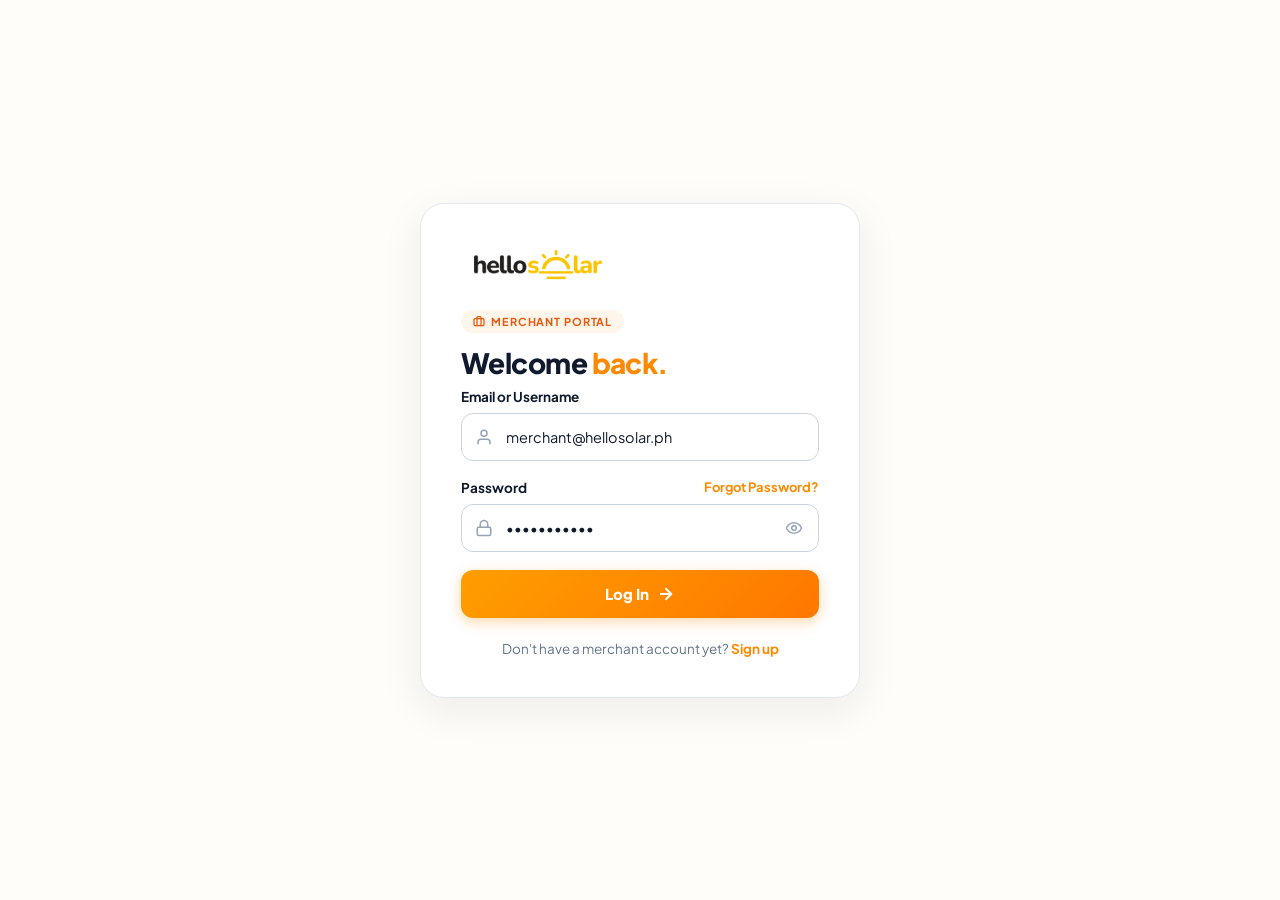
==== commit 6bb64ec5: "Merchant Done" ====
--- a/dashboard.html
+++ b/dashboard.html
@@ -110,6 +110,8 @@
                             <label for="projectStageFilter" class="sr-only" style="display:none;">Filter</label>
                             <select class="filter-select" id="projectStageFilter" aria-label="Filter jobs">
                                 <option value="All">All Jobs</option>
+                                <option value="In Progress">In Progress</option>
+                                <option value="Completed">Completed</option>
                             </select>
                         </div>
                     </div>
@@ -245,6 +247,9 @@
     </div>
 
     <!-- Centralized Data Loading & Interactions -->
+    <script src="../shared/hello-solar-config.js"></script>
+    <script src="../hello_solar_super_admin/data.js"></script>
+    <script src="../shared/hello-solar-shared.js"></script>
     <script src="assets/js/merchant_data.js"></script>
     <script src="assets/js/dashboard.js"></script>
     <script src="assets/js/notifications.js"></script>
--- a/assets/css/dashboard.css
+++ b/assets/css/dashboard.css
@@ -4184,4 +4184,678 @@
     background: #FFFFFF;
 }
 
-/* Payouts table row and action button hovers are unified in Section 11 Data Tables */+/* Payouts table row and action button hovers are unified in Section 11 Data Tables */
+
+/* ==========================================================================
+   20. FINAL POLISH — MERCHANT PORTAL (presentation only)
+   Consistent page titles, compact KPI cards, tables, badges, modals,
+   support form and responsive spacing. No markup/ID/handler changes.
+   ========================================================================== */
+
+/* ---- Page titles: one scale across Dashboard / Payments / Installers / Support ---- */
+.dashboard-greeting,
+.page-header,
+.support-page-header {
+    margin-bottom: 20px;
+}
+
+.page-header {
+    align-items: center;
+}
+
+.dashboard-greeting h1,
+.page-header h1,
+.support-page-title {
+    font-size: 24px !important;
+    font-weight: 800 !important;
+    line-height: 1.25 !important;
+    letter-spacing: -0.02em !important;
+    color: var(--ink) !important;
+    margin: 0;
+}
+
+.support-page-subtitle {
+    margin-top: 4px;
+    font-size: 13.5px;
+    color: var(--text-muted);
+}
+
+.panel-title-group h2 {
+    font-size: 17px;
+    letter-spacing: -0.01em;
+}
+
+.panel-header {
+    margin-bottom: 16px;
+}
+
+/* ---- KPI cards: equal, compact, consistent ---- */
+.stats-grid {
+    gap: 14px;
+    margin-bottom: 20px;
+    align-items: stretch;
+}
+
+.stat-card,
+.stats-grid > .stat-card:nth-child(3) {
+    min-height: 0;
+    height: 100%;
+    padding: 16px 18px;
+    gap: 6px;
+    justify-content: flex-start;
+    border-radius: 14px;
+    box-shadow: var(--shadow-xs);
+    min-width: 0;
+}
+
+.stat-label {
+    font-size: 12.5px;
+    font-weight: 600;
+    line-height: 1.3;
+    color: var(--text-muted);
+    white-space: nowrap;
+    overflow: hidden;
+    text-overflow: ellipsis;
+}
+
+.stat-value {
+    font-size: 24px;
+    line-height: 1.2;
+    white-space: nowrap;
+    font-variant-numeric: tabular-nums;
+    overflow: hidden;
+    text-overflow: ellipsis;
+}
+
+/* ---- Panels & tables ---- */
+.panel-card {
+    padding: 20px;
+    border-radius: 14px;
+    box-shadow: var(--shadow-xs);
+    margin-bottom: 20px;
+}
+
+.next-up-panel {
+    margin-top: 0;
+}
+
+.filter-bar {
+    gap: 10px;
+    margin-bottom: 14px;
+}
+
+.search-box input,
+.filter-select {
+    height: 40px;
+}
+
+thead th {
+    padding: 11px 14px;
+}
+
+tbody td {
+    padding: 11px 14px;
+}
+
+.td-action-cell {
+    width: 1%;
+    white-space: nowrap;
+}
+
+.td-action-cell .btn-sm {
+    min-height: 32px;
+    min-width: 64px;
+    padding: 4px 14px;
+    font-weight: 600;
+}
+
+/* Payments table: amount + date read as numbers, never wrap */
+.payouts-table td[data-label="Amount"],
+.payouts-table td[data-label="Status"],
+.payouts-table td[data-label="Date"],
+.payouts-table th:nth-child(2),
+.payouts-table th:nth-child(3),
+.payouts-table th:nth-child(4) {
+    white-space: nowrap;
+}
+
+.payout-amount-text {
+    font-size: 14px;
+    font-variant-numeric: tabular-nums;
+}
+
+.payout-date-text {
+    font-variant-numeric: tabular-nums;
+}
+
+/* Installers table */
+.installations-table td[data-label="Team"],
+.projects-table td[data-label="Status"] {
+    white-space: nowrap;
+}
+
+.panel-card-footer {
+    padding-top: 12px;
+    margin-top: 12px !important;
+}
+
+/* ---- Status badges: one size everywhere ---- */
+.status-pill,
+.installer-status-badge,
+.payout-status-badge,
+.urgent-indicator {
+    font-size: 11.5px;
+    font-weight: 700;
+    padding: 3px 9px;
+    gap: 5px;
+    line-height: 1.3;
+    border-radius: 9999px;
+    vertical-align: middle;
+}
+
+/* ---- Buttons: consistent heights ---- */
+.btn {
+    min-height: 40px;
+}
+
+.btn-sm {
+    min-height: 32px;
+}
+
+.page-header .btn-sm {
+    min-height: 36px;
+}
+
+/* ---- Installer team cards: one clear primary action ---- */
+.crews-grid {
+    gap: 14px;
+    margin-bottom: 20px;
+}
+
+.crew-card {
+    padding: 18px;
+    border-radius: 14px;
+    box-shadow: var(--shadow-xs);
+}
+
+.crew-name {
+    font-size: 16px;
+}
+
+.crew-lead {
+    font-size: 13px;
+}
+
+.crew-meta {
+    font-size: 12.5px;
+    color: var(--text-muted);
+}
+
+.crew-actions {
+    margin-top: 14px;
+    padding-top: 14px;
+    gap: 8px;
+}
+
+.crew-actions .btn {
+    min-height: 36px;
+    font-size: 12.5px;
+}
+
+/* View Team = the action; Call Team = quiet secondary link-style button */
+.crew-actions a.btn-secondary {
+    flex: 0 0 auto;
+    border-color: transparent;
+    color: var(--text-muted);
+    font-weight: 600;
+}
+
+.crew-actions a.btn-secondary:hover {
+    border-color: var(--border);
+    color: var(--ink);
+    box-shadow: none;
+}
+
+/* ---- Support form ---- */
+.support-card-container {
+    max-width: 600px;
+}
+
+.support-card {
+    padding: 22px;
+    border-radius: 14px;
+}
+
+.support-card:hover {
+    border-color: var(--border);
+}
+
+.support-card-header {
+    margin-bottom: 16px;
+}
+
+.support-card-title {
+    font-size: 16px;
+    font-weight: 700;
+    color: var(--ink);
+    letter-spacing: -0.01em;
+    margin-bottom: 2px;
+}
+
+.support-card-desc {
+    font-size: 13px;
+    color: var(--text-muted);
+}
+
+.support-card .form-group {
+    margin-bottom: 14px;
+}
+
+.support-card .form-select {
+    height: 42px;
+    padding: 0 36px 0 14px;
+    appearance: none;
+    -webkit-appearance: none;
+    background: var(--white) url("data:image/svg+xml,%3Csvg xmlns='http://www.w3.org/2000/svg' width='14' height='14' viewBox='0 0 24 24' fill='none' stroke='%23000000' stroke-width='2' opacity='0.45'%3E%3Cpolyline points='6 9 12 15 18 9'%3E%3C/polyline%3E%3C/svg%3E") no-repeat right 12px center;
+    cursor: pointer;
+}
+
+.support-card .form-textarea {
+    min-height: 112px;
+}
+
+.support-form-actions {
+    margin-top: 18px;
+}
+
+.support-submit-btn {
+    min-height: 42px;
+    padding: 0 24px;
+    font-size: 13.5px;
+}
+
+.support-common-help-trigger {
+    margin-top: 18px;
+    padding-top: 14px;
+}
+
+#incomingContextNotice {
+    margin-bottom: 14px;
+    padding: 10px 12px;
+    border: 1px solid rgba(255, 132, 0, 0.30);
+    background: #FFF9EE;
+    border-radius: var(--radius-sm);
+    font-size: 12.5px;
+    line-height: 1.45;
+    color: var(--ink);
+}
+
+#incomingContextNotice .btn {
+    margin: 8px 0 0 0 !important;
+}
+
+/* ---- Modals (payout details etc.) ---- */
+.modal-header {
+    align-items: flex-start;
+    gap: 12px;
+    padding: 18px 20px;
+}
+
+.modal-body {
+    padding: 18px 20px;
+}
+
+.modal-footer {
+    padding: 14px 20px;
+    gap: 10px;
+}
+
+.modal-footer .btn-sm {
+    min-height: 36px;
+    padding: 6px 16px;
+}
+
+.detail-grid {
+    gap: 14px 18px;
+    margin-bottom: 0;
+}
+
+.detail-item,
+.detail-item-full {
+    display: flex;
+    flex-direction: column;
+    gap: 3px;
+    min-width: 0;
+}
+
+.detail-label {
+    font-size: 11.5px;
+    font-weight: 600;
+    text-transform: none;
+    letter-spacing: 0;
+    color: var(--text-muted);
+    line-height: 1.35;
+}
+
+.detail-value {
+    font-size: 14px !important;
+    line-height: 1.4;
+    overflow-wrap: anywhere;
+}
+
+#payoutModal .modal-header h2 {
+    font-size: 18px;
+    line-height: 1.25;
+}
+
+#payoutModal .modal-header p {
+    margin-top: 2px;
+}
+
+/* Net disbursement = the number that matters */
+#payoutModal .detail-grid > .detail-item:nth-child(3) .detail-value {
+    font-size: 20px !important;
+    font-weight: 800 !important;
+    font-variant-numeric: tabular-nums;
+}
+
+#payoutModal .detail-item-full p {
+    margin: 0;
+    font-size: 13px !important;
+    line-height: 1.5;
+    padding: 10px 12px !important;
+}
+
+/* ---- Tablet (769–1024px): slimmer sidebar, no squeezed rows ---- */
+@media (max-width: 1024px) and (min-width: 769px) {
+    :root {
+        --sidebar-width: 220px;
+    }
+
+    .sidebar {
+        padding: 22px 12px 18px;
+    }
+
+    .content {
+        padding: 24px;
+    }
+
+    .stats-grid {
+        grid-template-columns: repeat(2, minmax(0, 1fr));
+    }
+
+    /* Team cards become compact rows */
+    .crews-grid {
+        grid-template-columns: 1fr;
+        gap: 10px;
+    }
+
+    .crew-card {
+        flex-direction: row;
+        align-items: center;
+        gap: 16px;
+        padding: 14px 18px;
+    }
+
+    .crew-header-simple {
+        gap: 2px;
+    }
+
+    .crew-actions {
+        margin: 0;
+        padding: 0;
+        border: none;
+        flex: 0 0 auto;
+    }
+
+    .crew-actions .btn {
+        flex: 0 0 auto;
+    }
+
+    /* Tighter cells so every column (incl. the action) fits without scrolling */
+    .content .panel-card {
+        padding: 16px;
+    }
+
+    thead th,
+    tbody td {
+        padding-left: 10px;
+        padding-right: 10px;
+    }
+
+    .td-action-cell .btn-sm {
+        min-width: 0;
+        padding: 4px 12px;
+    }
+
+    .installations-table .project-cell-name {
+        flex-direction: column;
+        align-items: flex-start;
+        gap: 4px;
+    }
+
+    /* Next Up: title on its own line, meta below */
+    .next-up-item {
+        flex-wrap: wrap;
+        gap: 6px 10px;
+        padding: 12px 0;
+    }
+
+    .next-up-title {
+        order: 1;
+        flex: 0 0 100%;
+    }
+
+    .next-up-date { order: 2; }
+    .next-up-status { order: 3; }
+    .next-up-action { order: 4; margin-left: auto; }
+}
+
+/* ---- Mobile (≤768px): tighter spacing, compact cards ---- */
+@media (max-width: 768px) {
+    .content {
+        padding: 16px 12px;
+    }
+
+    .dashboard-greeting,
+    .page-header,
+    .support-page-header {
+        margin-bottom: 14px;
+    }
+
+    .page-header {
+        flex-wrap: nowrap;
+    }
+
+    .dashboard-greeting h1,
+    .page-header h1,
+    .support-page-title {
+        font-size: 20px !important;
+    }
+
+    .support-page-subtitle {
+        font-size: 13px;
+    }
+
+    .stats-grid {
+        gap: 10px !important;
+        margin-bottom: 16px;
+    }
+
+    .stat-card,
+    .stats-grid > .stat-card:nth-child(3) {
+        padding: 12px 14px;
+        min-height: 0;
+        gap: 4px;
+    }
+
+    .stat-label {
+        font-size: 11.5px;
+    }
+
+    .stat-value {
+        font-size: 20px;
+    }
+
+    .panel-card,
+    .crew-card {
+        padding: 14px;
+        margin-bottom: 16px;
+    }
+
+    .panel-header {
+        margin-bottom: 12px;
+    }
+
+    .panel-title-group h2 {
+        font-size: 16px;
+    }
+
+    .filter-bar {
+        margin-bottom: 12px;
+        gap: 8px;
+    }
+
+    .search-box {
+        min-width: 0;
+    }
+
+    /* Row cards inside panels */
+    .projects-table tbody tr,
+    .payouts-table tbody tr,
+    .installations-table tbody tr {
+        padding: 10px 12px;
+        margin-bottom: 8px;
+        border-radius: 12px;
+        box-shadow: none;
+    }
+
+    .projects-table tbody tr:last-child,
+    .payouts-table tbody tr:last-child,
+    .installations-table tbody tr:last-child {
+        margin-bottom: 0;
+    }
+
+    .projects-table tbody td,
+    .payouts-table tbody td,
+    .installations-table tbody td {
+        padding: 5px 0;
+        min-width: 0;
+    }
+
+    .projects-table tbody td[data-label="Customer"],
+    .payouts-table tbody td[data-label="Project"],
+    .installations-table tbody td[data-label="Customer"] {
+        padding-bottom: 8px;
+        margin-bottom: 4px;
+    }
+
+    .projects-table tbody td[data-label="Customer"] .td-strong,
+    .installations-table tbody td[data-label="Customer"] .td-strong,
+    .payouts-table tbody td[data-label="Project"] .td-strong {
+        font-size: 14.5px;
+    }
+
+    .projects-table tbody td.td-action-cell,
+    .payouts-table tbody td.td-action-cell,
+    .installations-table tbody td.td-action-cell {
+        width: 100%;
+        padding-top: 8px;
+        margin-top: 4px;
+    }
+
+    .projects-table tbody td.td-action-cell .btn,
+    .payouts-table tbody td.td-action-cell .btn,
+    .installations-table tbody td.td-action-cell .btn {
+        height: 36px;
+        min-height: 36px;
+    }
+
+    .installations-table .installer-status-badge {
+        white-space: normal;
+        text-align: right;
+    }
+
+    .panel-card-footer {
+        padding-top: 10px;
+        margin-top: 10px !important;
+    }
+
+    /* Team cards: compact, primary action dominant */
+    .crews-grid {
+        gap: 10px;
+        margin-bottom: 16px;
+    }
+
+    .crew-card {
+        margin-bottom: 0;
+    }
+
+    .crew-actions {
+        margin-top: 12px;
+        padding-top: 12px;
+    }
+
+    .crew-actions button.btn {
+        flex: 1 1 auto;
+    }
+
+    /* Next Up */
+    .next-up-item {
+        padding: 10px 0;
+    }
+
+    .next-up-footer {
+        margin-top: 10px !important;
+    }
+
+    /* Support */
+    .support-card {
+        padding: 16px;
+    }
+
+    .support-submit-btn {
+        width: 100%;
+    }
+
+    /* Modals */
+    .modal-header {
+        padding: 14px 16px 12px;
+    }
+
+    .modal-body {
+        padding: 14px 16px;
+    }
+
+    .modal-footer {
+        padding: 12px 16px;
+    }
+
+    .modal-footer .btn {
+        flex: 1 1 0;
+    }
+
+    #payoutModal .detail-grid {
+        grid-template-columns: repeat(2, minmax(0, 1fr));
+        gap: 12px 14px;
+    }
+}
+
+@media (max-width: 380px) {
+    .stat-value {
+        font-size: 18px;
+    }
+
+    #payoutModal .detail-grid {
+        grid-template-columns: 1fr;
+    }
+}
+
+/* Narrow tablet band: long installer statuses may wrap inside the pill */
+@media (min-width: 769px) and (max-width: 860px) {
+    .installations-table .installer-status-badge {
+        white-space: normal;
+        border-radius: 10px;
+        max-width: 150px;
+    }
+}
--- a/assets/css/notifications.css
+++ b/assets/css/notifications.css
@@ -660,4 +660,16 @@
         width: auto;
         max-width: 100%;
     }
-}+}
+/* Final polish: keep the closed mobile sheet fully out of layout/focus order */
+@media (max-width: 768px) {
+    .notification-panel:not(.open) {
+        visibility: hidden;
+        transition: transform 0.3s ease, visibility 0s linear 0.3s !important;
+    }
+
+    .notification-panel.open {
+        visibility: visible;
+        transition: transform 0.3s ease, visibility 0s !important;
+    }
+}
